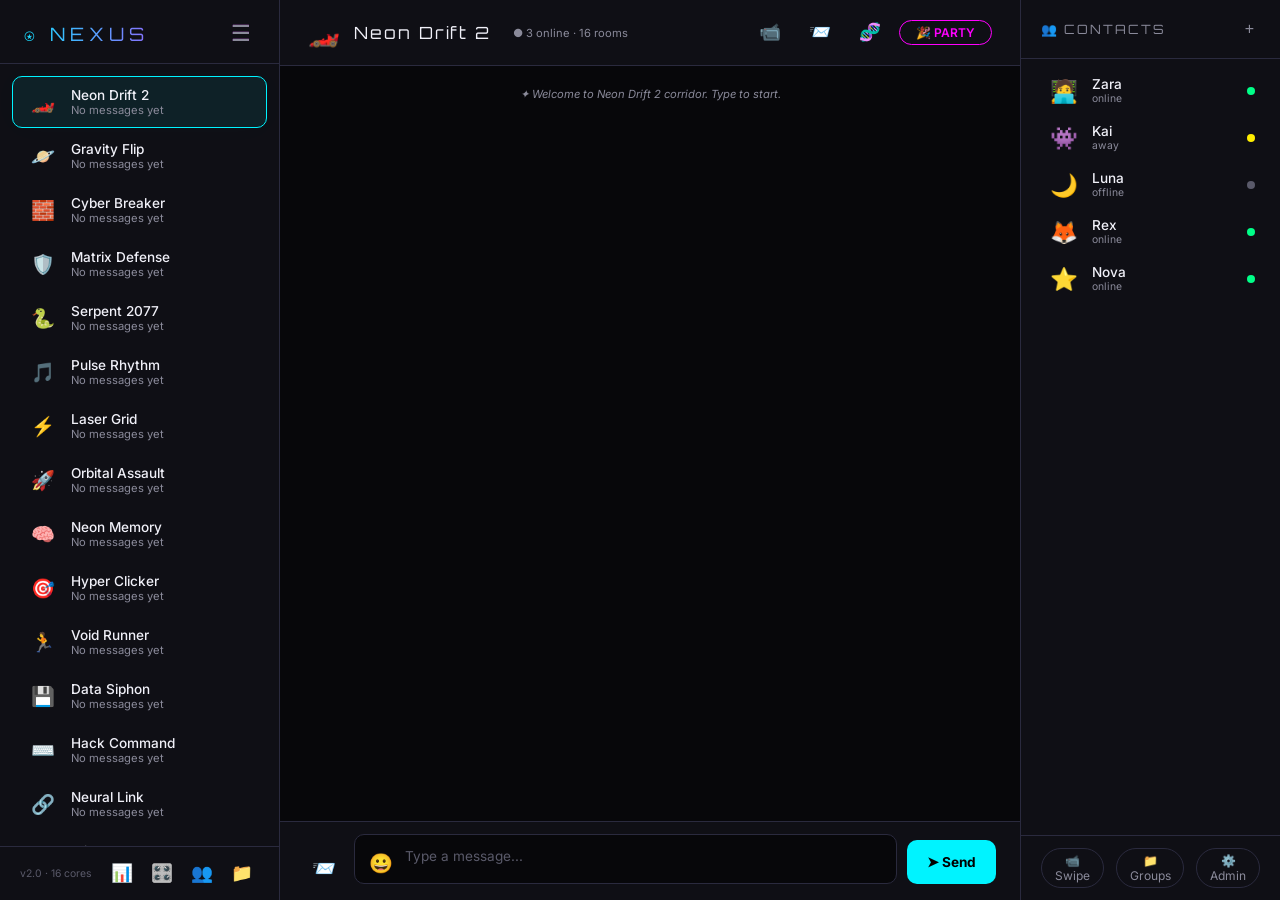
==== chatmd.html @ 2386f86c "Add files via upload" ====
<!DOCTYPE html>
<html lang="en">
<head>
    <meta charset="UTF-8" />
    <meta name="viewport" content="width=device-width, initial-scale=1.0" />
    <link rel="manifest" href="manifest.webmanifest">
<meta name="theme-color" content="#00FFFF">
    <title>NEON NEXUS // CHAT HUB</title>
    <link href="https://fonts.googleapis.com/css2?family=Orbitron:wght@400;700;900&family=Space+Grotesk:wght@400;500;600&family=Share+Tech+Mono&family=Inter:wght@400;500;600;700&display=swap" rel="stylesheet" />
    <style>
        /* ── RESET & ROOT ── */
        :root {
            --n1: #00f3ff;
            --n2: #ff00ff;
            --n3: #00ff88;
            --n4: #ffee00;
            --n5: #ff6b6b;
            --bg: #07070a;
            --surface: #0f0f15;
            --surface2: #181825;
            --card: #1a1a2e;
            --text: #f0f0f8;
            --text-dim: #8a8a9a;
            --text-muted: #5a5a6a;
            --border: #2a2a3e;
            --shadow: 0 8px 40px rgba(0, 0, 0, 0.6);
            --radius: 16px;
            --radius-sm: 10px;
            --transition: 0.25s ease;
            --font-body: 'Inter', sans-serif;
            --font-header: 'Orbitron', sans-serif;
            --font-mono: 'Share Tech Mono', monospace;
        }
        * {
            box-sizing: border-box;
            margin: 0;
            padding: 0;
        }
        body {
            margin: 0;
            background: var(--bg);
            color: var(--text);
            font-family: var(--font-body);
            overflow: hidden;
            height: 100vh;
            transition: background var(--transition), color var(--transition);
        }
        ::-webkit-scrollbar {
            width: 4px;
            height: 4px;
        }
        ::-webkit-scrollbar-track {
            background: var(--surface);
        }
        ::-webkit-scrollbar-thumb {
            background: var(--n1);
            border-radius: 10px;
        }

        /* ── THEMES ── */
        body.theme-dark {
            --bg: #07070a;
            --surface: #0f0f15;
            --surface2: #181825;
            --card: #1a1a2e;
            --text: #f0f0f8;
            --text-dim: #8a8a9a;
            --text-muted: #5a5a6a;
            --border: #2a2a3e;
        }
        body.theme-light {
            --bg: #eef0f5;
            --surface: #ffffff;
            --surface2: #f5f7fc;
            --card: #ffffff;
            --text: #1a1a2e;
            --text-dim: #6a6a7a;
            --text-muted: #9a9aaa;
            --border: #d0d5e0;
            --shadow: 0 8px 40px rgba(0, 0, 0, 0.08);
        }
        body.theme-neon {
            --bg: #0a001a;
            --surface: #12002a;
            --surface2: #1a003a;
            --card: #22004a;
            --text: #d0c0ff;
            --text-dim: #8866cc;
            --text-muted: #553388;
            --border: #442288;
            --shadow: 0 8px 40px rgba(100, 0, 255, 0.15);
        }
        body.theme-amber {
            --bg: #1a0e00;
            --surface: #2a1800;
            --surface2: #3a2200;
            --card: #4a2e00;
            --text: #ffdd99;
            --text-dim: #bb8833;
            --text-muted: #775522;
            --border: #664400;
            --shadow: 0 8px 40px rgba(255, 150, 0, 0.1);
        }

        /* ── FONTS ── */
        body.font-inter {
            --font-body: 'Inter', sans-serif;
            --font-header: 'Orbitron', sans-serif;
            --font-mono: 'Share Tech Mono', monospace;
        }
        body.font-space {
            --font-body: 'Space Grotesk', sans-serif;
            --font-header: 'Orbitron', sans-serif;
            --font-mono: 'Share Tech Mono', monospace;
        }
        body.font-exo {
            --font-body: 'Exo 2', sans-serif;
            --font-header: 'Exo 2', sans-serif;
            --font-mono: 'Share Tech Mono', monospace;
        }
        body.font-mono {
            --font-body: 'Share Tech Mono', monospace;
            --font-header: 'Orbitron', sans-serif;
            --font-mono: 'Share Tech Mono', monospace;
        }

        /* ── LAYOUT ── */
        .app-wrapper {
            display: flex;
            height: 100vh;
            width: 100vw;
            overflow: hidden;
        }

        /* ── LEFT SIDEBAR: CHANNELS ── */
        .sidebar-channels {
            width: 280px;
            min-width: 280px;
            background: var(--surface);
            border-right: 1px solid var(--border);
            display: flex;
            flex-direction: column;
            height: 100vh;
            overflow: hidden;
            transition: transform 0.35s cubic-bezier(0.23, 1, 0.32, 1), background var(--transition);
            z-index: 100;
            flex-shrink: 0;
        }
        .sidebar-channels .brand {
            padding: 20px 24px 16px;
            font-family: var(--font-header);
            font-size: 1.15rem;
            letter-spacing: 5px;
            background: linear-gradient(90deg, var(--n1), var(--n2));
            -webkit-background-clip: text;
            color: transparent;
            border-bottom: 1px solid var(--border);
            display: flex;
            align-items: center;
            justify-content: space-between;
            flex-shrink: 0;
        }
        .sidebar-channels .brand .toggle-btn {
            background: none;
            border: none;
            color: var(--text-dim);
            font-size: 1.4rem;
            cursor: pointer;
            padding: 0 4px;
            transition: 0.2s;
        }
        .sidebar-channels .brand .toggle-btn:hover {
            color: var(--text);
        }

        .channel-list {
            flex: 1;
            overflow-y: auto;
            padding: 12px 12px;
            display: flex;
            flex-direction: column;
            gap: 2px;
        }
        .channel-item {
            display: flex;
            align-items: center;
            gap: 12px;
            padding: 10px 14px;
            border-radius: var(--radius-sm);
            cursor: pointer;
            transition: 0.2s;
            border: 1px solid transparent;
            position: relative;
        }
        .channel-item:hover {
            background: rgba(255, 255, 255, 0.04);
            border-color: var(--border);
        }
        .channel-item.active {
            background: rgba(0, 243, 255, 0.08);
            border-color: var(--n1);
            box-shadow: 0 0 30px rgba(0, 243, 255, 0.02);
        }
        .channel-item .icon {
            font-size: 1.2rem;
            width: 32px;
            text-align: center;
            flex-shrink: 0;
        }
        .channel-item .info {
            flex: 1;
            min-width: 0;
        }
        .channel-item .info .name {
            font-size: 0.85rem;
            font-weight: 500;
            white-space: nowrap;
            overflow: hidden;
            text-overflow: ellipsis;
        }
        .channel-item .info .preview {
            font-size: 0.7rem;
            color: var(--text-dim);
            white-space: nowrap;
            overflow: hidden;
            text-overflow: ellipsis;
        }
        .channel-item .badge {
            background: var(--n2);
            color: #fff;
            border-radius: 30px;
            padding: 0 8px;
            font-size: 0.6rem;
            font-weight: 700;
            line-height: 1.6;
            flex-shrink: 0;
        }
        .channel-item .dot {
            width: 8px;
            height: 8px;
            border-radius: 50%;
            flex-shrink: 0;
        }
        .channel-item .dot.online {
            background: var(--n3);
        }
        .channel-item .dot.away {
            background: var(--n4);
        }
        .channel-item .dot.offline {
            background: var(--text-muted);
        }

        .sidebar-footer {
            padding: 12px 20px;
            border-top: 1px solid var(--border);
            font-size: 0.65rem;
            color: var(--text-muted);
            display: flex;
            justify-content: space-between;
            align-items: center;
            flex-shrink: 0;
        }
        .sidebar-footer .actions {
            display: flex;
            gap: 6px;
        }
        .sidebar-footer .actions button {
            background: none;
            border: none;
            color: var(--text-dim);
            font-size: 1.1rem;
            cursor: pointer;
            padding: 4px 6px;
            border-radius: 6px;
            transition: 0.2s;
        }
        .sidebar-footer .actions button:hover {
            background: rgba(255, 255, 255, 0.05);
            color: var(--text);
        }

        /* ── MAIN CHAT AREA ── */
        .chat-main {
            flex: 1;
            display: flex;
            flex-direction: column;
            height: 100vh;
            background: var(--bg);
            min-width: 0;
            position: relative;
        }

        /* Chat Header */
        .chat-header {
            padding: 16px 28px;
            background: var(--surface);
            border-bottom: 1px solid var(--border);
            display: flex;
            align-items: center;
            justify-content: space-between;
            flex-shrink: 0;
            backdrop-filter: blur(10px);
            transition: background var(--transition);
        }
        .chat-header .left {
            display: flex;
            align-items: center;
            gap: 14px;
        }
        .chat-header .left .back-btn {
            background: none;
            border: none;
            color: var(--text-dim);
            font-size: 1.2rem;
            cursor: pointer;
            display: none;
            padding: 4px 8px;
            border-radius: 8px;
            transition: 0.2s;
        }
        .chat-header .left .back-btn:hover {
            background: rgba(255, 255, 255, 0.05);
            color: var(--text);
        }
        .chat-header .left .room-icon {
            font-size: 1.6rem;
        }
        .chat-header .left .room-title {
            font-family: var(--font-header);
            font-size: 1.05rem;
            letter-spacing: 2px;
        }
        .chat-header .left .room-sub {
            font-size: 0.7rem;
            color: var(--text-dim);
            margin-left: 8px;
        }
        .chat-header .right {
            display: flex;
            align-items: center;
            gap: 8px;
        }
        .chat-header .right button {
            background: none;
            border: none;
            color: var(--text-dim);
            font-size: 1.1rem;
            cursor: pointer;
            padding: 6px 10px;
            border-radius: 8px;
            transition: 0.2s;
        }
        .chat-header .right button:hover {
            background: rgba(255, 255, 255, 0.05);
            color: var(--text);
        }
        .chat-header .right button.party-btn {
            color: var(--n2);
            border: 1px solid var(--n2);
            border-radius: 30px;
            padding: 4px 16px;
            font-size: 0.75rem;
            font-weight: 600;
            font-family: var(--font-body);
        }
        .chat-header .right button.party-btn:hover {
            background: var(--n2);
            color: #000;
            box-shadow: 0 0 40px var(--n2);
        }
        .chat-header .right button.party-btn.active {
            background: var(--n2);
            color: #000;
        }

        /* Messages */
        .message-area {
            flex: 1;
            overflow-y: auto;
            padding: 16px 24px;
            display: flex;
            flex-direction: column;
            gap: 4px;
            background: var(--bg);
            transition: background var(--transition);
        }
        .message-area .msg {
            padding: 8px 14px;
            border-radius: var(--radius-sm);
            max-width: 78%;
            word-break: break-word;
            line-height: 1.5;
            font-size: 0.85rem;
            animation: msgIn 0.25s ease;
            position: relative;
        }
        @keyframes msgIn {
            0% {
                opacity: 0;
                transform: translateY(8px) scale(0.98);
            }
            100% {
                opacity: 1;
                transform: translateY(0) scale(1);
            }
        }
        .message-area .msg.self {
            align-self: flex-end;
            background: var(--n1);
            color: #000;
            border-bottom-right-radius: 4px;
        }
        .message-area .msg.bot {
            align-self: flex-start;
            background: var(--surface2);
            border-left: 3px solid var(--n1);
            color: var(--text);
        }
        .message-area .msg.system {
            align-self: center;
            background: transparent;
            color: var(--text-dim);
            font-size: 0.7rem;
            font-style: italic;
            max-width: 90%;
            text-align: center;
            padding: 4px 12px;
        }
        .message-area .msg.future {
            border-left: 3px solid var(--n2);
            background: rgba(255, 0, 255, 0.05);
            color: var(--text);
        }
        .message-area .msg .meta {
            font-size: 0.6rem;
            opacity: 0.6;
            margin-top: 4px;
            display: flex;
            gap: 8px;
            align-items: center;
        }
        .message-area .msg .meta .time {
            font-family: var(--font-mono);
        }
        .message-area .msg .reactions {
            display: flex;
            gap: 4px;
            margin-top: 4px;
            flex-wrap: wrap;
        }
        .message-area .msg .reactions span {
            font-size: 0.7rem;
            padding: 0 8px;
            background: rgba(255, 255, 255, 0.05);
            border-radius: 20px;
            cursor: pointer;
            transition: 0.2s;
            border: 1px solid transparent;
        }
        .message-area .msg .reactions span:hover {
            border-color: var(--border);
            background: rgba(255, 255, 255, 0.08);
        }

        /* Typing indicator */
        .typing-indicator {
            padding: 4px 16px;
            font-size: 0.7rem;
            color: var(--text-dim);
            display: none;
            align-self: flex-start;
            gap: 6px;
            align-items: center;
        }
        .typing-indicator .dots {
            display: inline-flex;
            gap: 3px;
        }
        .typing-indicator .dots span {
            width: 6px;
            height: 6px;
            border-radius: 50%;
            background: var(--text-dim);
            animation: typingDot 1.2s infinite;
        }
        .typing-indicator .dots span:nth-child(2) {
            animation-delay: 0.2s;
        }
        .typing-indicator .dots span:nth-child(3) {
            animation-delay: 0.4s;
        }
        @keyframes typingDot {
            0%,
            60%,
            100% {
                transform: translateY(0);
                opacity: 0.4;
            }
            30% {
                transform: translateY(-6px);
                opacity: 1;
            }
        }

        /* Input area */
        .input-area {
            padding: 12px 24px 16px;
            background: var(--surface);
            border-top: 1px solid var(--border);
            display: flex;
            align-items: flex-end;
            gap: 10px;
            flex-shrink: 0;
            transition: background var(--transition);
        }
        .input-area .input-wrap {
            flex: 1;
            display: flex;
            align-items: flex-end;
            background: var(--bg);
            border-radius: var(--radius-sm);
            border: 1px solid var(--border);
            padding: 4px 8px;
            transition: 0.2s;
        }
        .input-area .input-wrap:focus-within {
            border-color: var(--n1);
            box-shadow: 0 0 30px rgba(0, 243, 255, 0.03);
        }
        .input-area .input-wrap textarea {
            flex: 1;
            background: transparent;
            border: none;
            color: var(--text);
            padding: 8px 6px;
            outline: none;
            font-family: var(--font-body);
            font-size: 0.85rem;
            resize: none;
            min-height: 40px;
            max-height: 120px;
            line-height: 1.4;
            width: 100%;
        }
        .input-area .input-wrap textarea::placeholder {
            color: var(--text-muted);
        }
        .input-area .input-wrap .emoji-btn {
            background: none;
            border: none;
            color: var(--text-dim);
            font-size: 1.2rem;
            cursor: pointer;
            padding: 4px 6px;
            border-radius: 6px;
            transition: 0.2s;
            flex-shrink: 0;
        }
        .input-area .input-wrap .emoji-btn:hover {
            color: var(--text);
            background: rgba(255, 255, 255, 0.05);
        }
        .input-area .send-btn {
            background: var(--n1);
            color: #000;
            border: none;
            padding: 10px 20px;
            border-radius: var(--radius-sm);
            cursor: pointer;
            font-weight: 700;
            font-family: var(--font-body);
            font-size: 0.85rem;
            transition: 0.2s;
            flex-shrink: 0;
            height: 44px;
            display: flex;
            align-items: center;
            gap: 6px;
        }
        .input-area .send-btn:hover {
            filter: brightness(1.15);
            box-shadow: 0 0 30px rgba(0, 243, 255, 0.15);
        }
        .input-area .attach-btn {
            background: none;
            border: none;
            color: var(--text-dim);
            font-size: 1.2rem;
            cursor: pointer;
            padding: 4px 8px;
            border-radius: 6px;
            transition: 0.2s;
            flex-shrink: 0;
        }
        .input-area .attach-btn:hover {
            color: var(--text);
            background: rgba(255, 255, 255, 0.05);
        }

        /* ── RIGHT SIDEBAR: CONTACTS & INFO ── */
        .sidebar-right {
            width: 260px;
            min-width: 260px;
            background: var(--surface);
            border-left: 1px solid var(--border);
            display: flex;
            flex-direction: column;
            height: 100vh;
            overflow: hidden;
            transition: transform 0.35s cubic-bezier(0.23, 1, 0.32, 1), background var(--transition);
            flex-shrink: 0;
        }
        .sidebar-right .header {
            padding: 16px 20px;
            border-bottom: 1px solid var(--border);
            font-family: var(--font-header);
            font-size: 0.8rem;
            letter-spacing: 2px;
            color: var(--text-dim);
            display: flex;
            justify-content: space-between;
            align-items: center;
            flex-shrink: 0;
        }
        .sidebar-right .header button {
            background: none;
            border: none;
            color: var(--text-dim);
            font-size: 1rem;
            cursor: pointer;
            padding: 4px 6px;
            border-radius: 6px;
            transition: 0.2s;
        }
        .sidebar-right .header button:hover {
            color: var(--text);
            background: rgba(255, 255, 255, 0.05);
        }
        .sidebar-right .contact-list {
            flex: 1;
            overflow-y: auto;
            padding: 8px 12px;
        }
        .sidebar-right .contact-item {
            display: flex;
            align-items: center;
            gap: 10px;
            padding: 8px 12px;
            border-radius: var(--radius-sm);
            cursor: pointer;
            transition: 0.2s;
            border: 1px solid transparent;
        }
        .sidebar-right .contact-item:hover {
            background: rgba(255, 255, 255, 0.03);
            border-color: var(--border);
        }
        .sidebar-right .contact-item .avatar {
            font-size: 1.4rem;
            width: 36px;
            text-align: center;
            flex-shrink: 0;
        }
        .sidebar-right .contact-item .info {
            flex: 1;
            min-width: 0;
        }
        .sidebar-right .contact-item .info .name {
            font-size: 0.85rem;
            font-weight: 500;
        }
        .sidebar-right .contact-item .info .status {
            font-size: 0.65rem;
            color: var(--text-dim);
        }
        .sidebar-right .contact-item .dot {
            width: 8px;
            height: 8px;
            border-radius: 50%;
            flex-shrink: 0;
        }
        .sidebar-right .contact-item .dot.online {
            background: var(--n3);
        }
        .sidebar-right .contact-item .dot.away {
            background: var(--n4);
        }
        .sidebar-right .contact-item .dot.offline {
            background: var(--text-muted);
        }
        .sidebar-right .footer {
            padding: 12px 20px;
            border-top: 1px solid var(--border);
            font-size: 0.65rem;
            color: var(--text-muted);
            display: flex;
            justify-content: center;
            gap: 12px;
            flex-shrink: 0;
        }
        .sidebar-right .footer button {
            background: none;
            border: none;
            color: var(--text-dim);
            font-size: 0.75rem;
            cursor: pointer;
            padding: 4px 10px;
            border-radius: 20px;
            border: 1px solid var(--border);
            transition: 0.2s;
            font-family: var(--font-body);
        }
        .sidebar-right .footer button:hover {
            border-color: var(--n1);
            color: var(--n1);
        }

        /* ── PARTY MODE ── */
        body.party-active .chat-header .room-title {
            animation: jitter 0.5s infinite;
        }
        body.party-active .message-area .msg {
            animation: msgIn 0.25s ease, partyGlow 2s infinite alternate;
        }
        body.party-active .input-area .send-btn {
            animation: pulseBtn 1.5s infinite alternate;
        }
        @keyframes jitter {
            0% {
                transform: translate(0);
                filter: hue-rotate(0deg);
            }
            50% {
                transform: translate(3px, -3px);
                filter: hue-rotate(180deg);
            }
            100% {
                transform: translate(-3px, 3px);
                filter: hue-rotate(360deg);
            }
        }
        @keyframes partyGlow {
            0% {
                box-shadow: 0 0 0px var(--n1);
            }
            100% {
                box-shadow: 0 0 20px var(--n2), 0 0 40px var(--n1);
            }
        }
        @keyframes pulseBtn {
            0% {
                box-shadow: 0 0 0px var(--n1);
            }
            100% {
                box-shadow: 0 0 30px var(--n2), 0 0 60px var(--n1);
            }
        }
        body.party-active .sidebar-channels .brand {
            animation: jitter 0.5s infinite;
        }
        body.party-active .sidebar-right .header {
            animation: jitter 0.5s infinite;
        }

        /* ── MODAL ── */
        .modal-overlay {
            position: fixed;
            inset: 0;
            background: rgba(0, 0, 0, 0.7);
            backdrop-filter: blur(12px);
            z-index: 500;
            display: none;
            align-items: center;
            justify-content: center;
            padding: 20px;
            animation: fadeIn 0.25s ease;
        }
        .modal-overlay.open {
            display: flex;
        }
        .modal {
            background: var(--surface);
            border: 1px solid var(--border);
            border-radius: var(--radius);
            max-width: 560px;
            width: 100%;
            max-height: 90vh;
            overflow-y: auto;
            padding: 28px 30px;
            box-shadow: var(--shadow);
            animation: slideUp 0.3s ease;
        }
        @keyframes fadeIn {
            0% {
                opacity: 0;
            }
            100% {
                opacity: 1;
            }
        }
        @keyframes slideUp {
            0% {
                transform: translateY(30px);
                opacity: 0;
            }
            100% {
                transform: translateY(0);
                opacity: 1;
            }
        }
        .modal h2 {
            font-family: var(--font-header);
            font-size: 1.1rem;
            letter-spacing: 3px;
            margin-bottom: 16px;
            color: var(--n1);
            display: flex;
            align-items: center;
            gap: 10px;
        }
        .modal .close-btn {
            margin-left: auto;
            background: none;
            border: none;
            color: var(--text-dim);
            font-size: 1.4rem;
            cursor: pointer;
            padding: 0 6px;
            transition: 0.2s;
        }
        .modal .close-btn:hover {
            color: var(--text);
        }
        .modal label {
            display: block;
            font-size: 0.75rem;
            color: var(--text-dim);
            margin: 12px 0 4px;
        }
        .modal input,
        .modal select,
        .modal textarea {
            width: 100%;
            padding: 10px 14px;
            background: var(--bg);
            border: 1px solid var(--border);
            border-radius: 8px;
            color: var(--text);
            font-family: var(--font-body);
            font-size: 0.85rem;
            transition: 0.2s;
            outline: none;
        }
        .modal input:focus,
        .modal select:focus,
        .modal textarea:focus {
            border-color: var(--n1);
            box-shadow: 0 0 20px rgba(0, 243, 255, 0.03);
        }
        .modal textarea {
            resize: vertical;
            min-height: 60px;
        }
        .modal .btn-primary {
            background: var(--n1);
            color: #000;
            border: none;
            padding: 10px 24px;
            border-radius: 30px;
            font-weight: 700;
            font-family: var(--font-body);
            cursor: pointer;
            transition: 0.2s;
            margin-top: 12px;
            font-size: 0.85rem;
        }
        .modal .btn-primary:hover {
            filter: brightness(1.15);
            box-shadow: 0 0 30px rgba(0, 243, 255, 0.1);
        }
        .modal .btn-secondary {
            background: transparent;
            border: 1px solid var(--border);
            color: var(--text);
            padding: 10px 24px;
            border-radius: 30px;
            font-weight: 600;
            font-family: var(--font-body);
            cursor: pointer;
            transition: 0.2s;
            margin-top: 12px;
            margin-left: 8px;
            font-size: 0.85rem;
        }
        .modal .btn-secondary:hover {
            border-color: var(--text);
        }
        .modal .row {
            display: flex;
            gap: 16px;
            flex-wrap: wrap;
        }
        .modal .row>* {
            flex: 1;
            min-width: 120px;
        }
        .modal .item-list {
            max-height: 180px;
            overflow-y: auto;
            border: 1px solid var(--border);
            border-radius: 8px;
            padding: 6px;
            background: var(--bg);
        }
        .modal .item-list .item {
            padding: 6px 10px;
            border-radius: 6px;
            display: flex;
            justify-content: space-between;
            align-items: center;
            font-size: 0.8rem;
            border-bottom: 1px solid var(--border);
        }
        .modal .item-list .item:last-child {
            border-bottom: none;
        }
        .modal .item-list .item .tag {
            font-size: 0.6rem;
            padding: 0 8px;
            border-radius: 20px;
            background: rgba(255, 0, 255, 0.08);
            color: var(--n2);
        }

        /* ── TOAST ── */
        .toast {
            position: fixed;
            bottom: 30px;
            right: 30px;
            background: var(--surface);
            border: 1px solid var(--border);
            border-radius: var(--radius-sm);
            padding: 14px 24px;
            box-shadow: var(--shadow);
            z-index: 999;
            font-size: 0.85rem;
            animation: slideUp 0.4s ease;
            max-width: 380px;
            backdrop-filter: blur(10px);
            display: flex;
            align-items: center;
            gap: 12px;
        }
        .toast .toast-icon {
            font-size: 1.4rem;
        }
        .toast .toast-body .toast-title {
            font-weight: 700;
            color: var(--n1);
        }
        .toast .toast-close {
            margin-left: auto;
            background: none;
            border: none;
            color: var(--text-dim);
            cursor: pointer;
            font-size: 1rem;
            padding: 0 4px;
        }

        /* ── EMOJI PICKER (simple) ── */
        .emoji-picker {
            display: none;
            position: absolute;
            bottom: 60px;
            left: 20px;
            background: var(--surface);
            border: 1px solid var(--border);
            border-radius: var(--radius-sm);
            padding: 12px;
            box-shadow: var(--shadow);
            z-index: 50;
            max-width: 260px;
            flex-wrap: wrap;
            gap: 4px;
        }
        .emoji-picker.open {
            display: flex;
        }
        .emoji-picker span {
            font-size: 1.4rem;
            cursor: pointer;
            padding: 4px 6px;
            border-radius: 6px;
            transition: 0.2s;
        }
        .emoji-picker span:hover {
            background: rgba(255, 255, 255, 0.05);
        }

        /* ── RESPONSIVE ── */
        @media (max-width: 1024px) {
            .sidebar-right {
                width: 220px;
                min-width: 220px;
            }
        }
        @media (max-width: 820px) {
            .sidebar-right {
                transform: translateX(260px);
                position: fixed;
                right: 0;
                top: 0;
                height: 100vh;
                box-shadow: 0 0 60px rgba(0, 0, 0, 0.6);
                z-index: 150;
            }
            .sidebar-right.open {
                transform: translateX(0);
            }
            .sidebar-channels {
                width: 240px;
                min-width: 240px;
            }
        }
        @media (max-width: 640px) {
            .sidebar-channels {
                position: fixed;
                transform: translateX(-280px);
                height: 100vh;
                box-shadow: 0 0 60px rgba(0, 0, 0, 0.6);
                z-index: 200;
            }
            .sidebar-channels.open {
                transform: translateX(0);
            }
            .chat-header .left .back-btn {
                display: block;
            }
            .chat-header .left .room-sub {
                display: none;
            }
            .chat-header {
                padding: 12px 16px;
            }
            .message-area {
                padding: 12px 14px;
            }
            .message-area .msg {
                max-width: 90%;
                font-size: 0.8rem;
            }
            .input-area {
                padding: 10px 14px 14px;
                gap: 6px;
            }
            .input-area .send-btn {
                padding: 8px 14px;
                font-size: 0.75rem;
                height: 40px;
            }
            .modal {
                padding: 20px;
                margin: 10px;
            }
            .toast {
                bottom: 16px;
                right: 16px;
                left: 16px;
                max-width: none;
            }
            .sidebar-right {
                width: 100%;
                transform: translateX(100%);
                border-left: none;
            }
            .sidebar-right.open {
                transform: translateX(0);
            }
        }

        /* ── UTILITY ── */
        .hidden {
            display: none !important;
        }
        .text-dim {
            color: var(--text-dim);
        }
        .text-muted {
            color: var(--text-muted);
        }
        .flex {
            display: flex;
        }
        .flex-col {
            flex-direction: column;
        }
        .items-center {
            align-items: center;
        }
        .gap-8 {
            gap: 8px;
        }
        .gap-4 {
            gap: 4px;
        }
        .mt-8 {
            margin-top: 8px;
        }
        .mb-8 {
            margin-bottom: 8px;
        }
        .w-full {
            width: 100%;
        }
        .tag-sm {
            font-size: 0.6rem;
            padding: 2px 10px;
            border-radius: 30px;
            background: rgba(255, 255, 255, 0.04);
            border: 1px solid var(--border);
        }
    </style>
</head>
<body>

    <div class="app-wrapper">

        <!-- ─── LEFT SIDEBAR: CHANNELS ─── -->
        <aside class="sidebar-channels" id="sidebarChannels">
            <div class="brand">
                <span>⍟ NEXUS</span>
                <button class="toggle-btn" id="toggleChannels" aria-label="Toggle channels">☰</button>
            </div>
            <div class="channel-list" id="channelList">
                <!-- populated by JS -->
            </div>
            <div class="sidebar-footer">
                <span>v2.0 · 16 cores</span>
                <div class="actions">
                    <button onclick="openModal('dashboard')" title="Dashboard">📊</button>
                    <button onclick="openModal('settings')" title="Settings">🎛️</button>
                    <button onclick="openModal('contacts')" title="Contacts">👥</button>
                    <button onclick="openModal('groups')" title="Groups">📁</button>
                </div>
            </div>
        </aside>

        <!-- ─── MAIN CHAT ─── -->
        <main class="chat-main">
            <!-- Chat Header -->
            <header class="chat-header">
                <div class="left">
                    <button class="back-btn" id="backBtn" onclick="closeSidebar('sidebarChannels')">←</button>
                    <span class="room-icon" id="roomIcon">🏎️</span>
                    <span class="room-title" id="roomTitle">Neon Drift 2</span>
                    <span class="room-sub" id="roomSub">● 12 online</span>
                </div>
                <div class="right">
                    <button onclick="openModal('facetime')" title="FaceTime Swipe">📹</button>
                    <button onclick="openModal('forward')" title="Forward">📨</button>
                    <button onclick="cloneCurrentRoom()" title="Clone">🧬</button>
                    <button class="party-btn" id="partyBtn" onclick="toggleParty()">🎉 PARTY</button>
                </div>
            </header>

            <!-- Message Area -->
            <div class="message-area" id="messageArea">
                <!-- populated by JS -->
            </div>

            <!-- Typing Indicator -->
            <div class="typing-indicator" id="typingIndicator">
                <span>Someone is typing</span>
                <span class="dots"><span></span><span></span><span></span></span>
            </div>

            <!-- Input Area -->
            <div class="input-area">
                <button class="attach-btn" onclick="openModal('forward')" title="Forward">📨</button>
                <div class="input-wrap" style="position:relative;">
                    <button class="emoji-btn" id="emojiBtn" onclick="toggleEmojiPicker()">😀</button>
                    <textarea id="messageInput" rows="1" placeholder="Type a message..." onkeydown="handleInputKey(event)"></textarea>
                    <div class="emoji-picker" id="emojiPicker">
                        <span onclick="insertEmoji('😀')">😀</span>
                        <span onclick="insertEmoji('😄')">😄</span>
                        <span onclick="insertEmoji('😂')">😂</span>
                        <span onclick="insertEmoji('🥰')">🥰</span>
                        <span onclick="insertEmoji('😎')">😎</span>
                        <span onclick="insertEmoji('🤖')">🤖</span>
                        <span onclick="insertEmoji('💜')">💜</span>
                        <span onclick="insertEmoji('🔥')">🔥</span>
                        <span onclick="insertEmoji('✨')">✨</span>
                        <span onclick="insertEmoji('🚀')">🚀</span>
                        <span onclick="insertEmoji('💎')">💎</span>
                        <span onclick="insertEmoji('🎉')">🎉</span>
                    </div>
                </div>
                <button class="send-btn" onclick="sendMessage()">➤ Send</button>
            </div>
        </main>

        <!-- ─── RIGHT SIDEBAR: CONTACTS ─── -->
        <aside class="sidebar-right" id="sidebarRight">
            <div class="header">
                <span>👥 CONTACTS</span>
                <button onclick="openModal('contacts')">+</button>
            </div>
            <div class="contact-list" id="contactList">
                <!-- populated by JS -->
            </div>
            <div class="footer">
                <button onclick="openModal('facetime')">📹 Swipe</button>
                <button onclick="openModal('groups')">📁 Groups</button>
                <button onclick="openModal('admin')">⚙️ Admin</button>
            </div>
        </aside>
    </div>

    <!-- ─── MODAL ─── -->
    <div class="modal-overlay" id="modalOverlay">
        <div class="modal" id="modalContent"></div>
    </div>

    <!-- ─── TOAST ─── -->
    <div id="toastContainer"></div>

    <script>
        // ━━━━━━━━━━━━━━━━━━━━━━━━━━━━━━━━━━━━━━━━━
        //  DATA
        // ━━━━━━━━━━━━━━━━━━━━━━━━━━━━━━━━━━━━━━━━━

        const CATEGORIES = [
            { name: "Neon Drift 2", icon: "🏎️", color: "#00f3ff" },
            { name: "Gravity Flip", icon: "🪐", color: "#ff00ff" },
            { name: "Cyber Breaker", icon: "🧱", color: "#00ff88" },
            { name: "Matrix Defense", icon: "🛡️", color: "#ffee00" },
            { name: "Serpent 2077", icon: "🐍", color: "#ff6b6b" },
            { name: "Pulse Rhythm", icon: "🎵", color: "#33ffaa" },
            { name: "Laser Grid", icon: "⚡", color: "#ff0055" },
            { name: "Orbital Assault", icon: "🚀", color: "#5500ff" },
            { name: "Neon Memory", icon: "🧠", color: "#00ccff" },
            { name: "Hyper Clicker", icon: "🎯", color: "#ccff00" },
            { name: "Void Runner", icon: "🏃", color: "#ff8800" },
            { name: "Data Siphon", icon: "💾", color: "#00ffcc" },
            { name: "Hack Command", icon: "⌨️", color: "#ff00aa" },
            { name: "Neural Link", icon: "🔗", color: "#aaff00" },
            { name: "Glitch Hunter", icon: "👾", color: "#ff0000" },
            { name: "System Core", icon: "💎", color: "#ffffff" }
        ];

        const DEFAULT_STATE = {
            contacts: [
                { id: 'c1', name: 'Zara', status: 'online', avatar: '🧑‍💻' },
                { id: 'c2', name: 'Kai', status: 'away', avatar: '👾' },
                { id: 'c3', name: 'Luna', status: 'offline', avatar: '🌙' },
                { id: 'c4', name: 'Rex', status: 'online', avatar: '🦊' },
                { id: 'c5', name: 'Nova', status: 'online', avatar: '⭐' },
            ],
            groups: [
                { id: 'g1', name: 'Neon Riders', members: ['c1', 'c2'], roomIds: [0, 2] },
                { id: 'g2', name: 'Void Crew', members: ['c3', 'c4'], roomIds: [1, 7] },
            ],
            adminRequests: [
                { id: 'ar1', userId: 'c2', userName: 'Kai', reason: 'Want to moderate', status: 'pending' },
            ],
            messages: {}, // roomIndex -> [{text, from, time, type, reactions}]
            futureMessages: [], // [{id, text, roomIdx, deliverAt, from, delivered}]
            theme: 'dark',
            font: 'inter',
            party: false,
            activeRoom: 0,
            roomClones: {}, // roomIndex -> [cloneIndex]
        };

        let state = loadState();
        let currentRoom = state.activeRoom || 0;
        let typingTimeout = null;
        let emojiPickerOpen = false;

        // ─── LOAD / SAVE ───
        function loadState() {
            try {
                const raw = localStorage.getItem('nexusChatState');
                if (raw) {
                    const parsed = JSON.parse(raw);
                    return { ...JSON.parse(JSON.stringify(DEFAULT_STATE)), ...parsed };
                }
            } catch (_) { /* ignore */ }
            return JSON.parse(JSON.stringify(DEFAULT_STATE));
        }

        function saveState() {
            try {
                localStorage.setItem('nexusChatState', JSON.stringify(state));
            } catch (_) { /* ignore */ }
        }

        // ─── HELPERS ───
        function uid() { return Date.now().toString(36) + Math.random().toString(36).slice(2, 6); }

        function now() { return new Date().toLocaleTimeString('en-US', { hour12: false, hour: '2-digit', minute: '2-digit' }); }

        function toast(title, msg, icon = '✨', duration = 4000) {
            const container = document.getElementById('toastContainer');
            const el = document.createElement('div');
            el.className = 'toast';
            el.innerHTML = `
            <span class="toast-icon">${icon}</span>
            <div class="toast-body">
              <div class="toast-title">${title}</div>
              <div>${msg}</div>
            </div>
            <button class="toast-close" onclick="this.parentElement.remove()">✕</button>
          `;
            container.appendChild(el);
            setTimeout(() => { if (el.parentElement) el.remove(); }, duration);
        }

        function getRoomName(idx) {
            if (idx < CATEGORIES.length) return CATEGORIES[idx].name;
            return `Room ${idx}`;
        }

        function getRoomIcon(idx) {
            if (idx < CATEGORIES.length) return CATEGORIES[idx].icon;
            return '🧬';
        }

        function getRoomColor(idx) {
            if (idx < CATEGORIES.length) return CATEGORIES[idx].color;
            return '#ffffff';
        }

        // ─━━━━━━━━━━━━━━━━━━━━━━━━━━━━━━━━━━━━━━━━
        //  RENDER
        // ─━━━━━━━━━━━━━━━━━━━━━━━━━━━━━━━━━━━━━━━━

        function renderAll() {
            renderChannelList();
            renderMessages();
            renderContacts();
            updateHeader();
            updateBadges();
        }

        function renderChannelList() {
            const list = document.getElementById('channelList');
            list.innerHTML = '';
            CATEGORIES.forEach((cat, idx) => {
                const item = document.createElement('div');
                item.className = `channel-item ${idx === currentRoom ? 'active' : ''}`;
                item.dataset.idx = idx;
                const msgs = state.messages[idx] || [];
                const last = msgs.length > 0 ? msgs[msgs.length - 1] : null;
                item.innerHTML = `
              <span class="icon">${cat.icon}</span>
              <div class="info">
                <div class="name">${cat.name}</div>
                <div class="preview">${last ? last.text : 'No messages yet'}</div>
              </div>
              ${msgs.length > 0 ? `<span class="badge">${msgs.length}</span>` : ''}
            `;
                item.addEventListener('click', () => switchRoom(idx));
                list.appendChild(item);
            });
        }

        function renderMessages() {
            const area = document.getElementById('messageArea');
            area.innerHTML = '';
            const msgs = state.messages[currentRoom] || [];
            if (msgs.length === 0) {
                const sys = document.createElement('div');
                sys.className = 'msg system';
                sys.innerText = `✦ Welcome to ${getRoomName(currentRoom)} corridor. Type to start.`;
                area.appendChild(sys);
            } else {
                msgs.forEach((m, i) => {
                    const div = document.createElement('div');
                    div.className = `msg ${m.type || 'bot'}`;
                    if (m.future) div.classList.add('future');
                    div.innerHTML = `
                ${m.text}
                <div class="meta">
                  <span>${m.from || 'SYSTEM'}</span>
                  <span class="time">${m.time || ''}</span>
                  ${m.reactions && m.reactions.length ? `<span>${m.reactions.join(' ')}</span>` : ''}
                </div>
              `;
                    // reactions
                    const reactionsDiv = document.createElement('div');
                    reactionsDiv.className = 'reactions';
                    const emojis = ['❤️', '🔥', '😂', '😮', '👏', '💯'];
                    emojis.forEach(e => {
                        const span = document.createElement('span');
                        span.innerText = e;
                        span.onclick = () => addReaction(currentRoom, i, e);
                        reactionsDiv.appendChild(span);
                    });
                    div.appendChild(reactionsDiv);
                    area.appendChild(div);
                });
            }
            area.scrollTop = area.scrollHeight;
        }

        function renderContacts() {
            const list = document.getElementById('contactList');
            list.innerHTML = '';
            state.contacts.forEach(c => {
                const item = document.createElement('div');
                item.className = 'contact-item';
                item.innerHTML = `
              <span class="avatar">${c.avatar || '👤'}</span>
              <div class="info">
                <div class="name">${c.name}</div>
                <div class="status">${c.status}</div>
              </div>
              <span class="dot ${c.status}"></span>
            `;
                item.addEventListener('click', () => {
                    toast('👤 Contact', `Chat with ${c.name}`, '💬');
                });
                list.appendChild(item);
            });
        }

        function updateHeader() {
            const icon = document.getElementById('roomIcon');
            const title = document.getElementById('roomTitle');
            const sub = document.getElementById('roomSub');
            icon.textContent = getRoomIcon(currentRoom);
            title.textContent = getRoomName(currentRoom);
            const online = state.contacts.filter(c => c.status === 'online').length;
            sub.textContent = `● ${online} online · ${CATEGORIES.length} rooms`;
            document.getElementById('roomIcon').style.color = getRoomColor(currentRoom);
        }

        function updateBadges() {
            const total = Object.values(state.messages).reduce((a, b) => a + (b ? b.length : 0), 0);
            // we could show badge on channel list
        }

        // ─── SWITCH ROOM ───
        function switchRoom(idx) {
            if (idx === currentRoom) return;
            currentRoom = idx;
            state.activeRoom = idx;
            saveState();
            renderAll();
            // close mobile sidebar
            if (window.innerWidth <= 640) {
                document.getElementById('sidebarChannels').classList.remove('open');
            }
        }

        // ─── SEND MESSAGE ───
        function sendMessage() {
            const input = document.getElementById('messageInput');
            const text = input.value.trim();
            if (!text) return;

            if (!state.messages[currentRoom]) state.messages[currentRoom] = [];
            const msg = { text, from: 'YOU', time: now(), type: 'self', reactions: [] };
            state.messages[currentRoom].push(msg);
            saveState();
            renderMessages();
            input.value = '';
            input.style.height = '40px';

            // bot reply
            showTyping();
            setTimeout(() => {
                hideTyping();
                const replies = [
                    `"${text}" processed.`, `Acknowledged.`, `Roger that.`, `✅ Done.`,
                    `Neon levels adjusted.`, `Command received.`, `Syncing...`
                ];
                const reply = replies[Math.floor(Math.random() * replies.length)];
                if (!state.messages[currentRoom]) state.messages[currentRoom] = [];
                state.messages[currentRoom].push({
                    text: reply,
                    from: getRoomName(currentRoom),
                    time: now(),
                    type: 'bot',
                    reactions: []
                });
                saveState();
                renderMessages();
                // update channel preview
                renderChannelList();
            }, 800 + Math.random() * 600);
        }

        function handleInputKey(e) {
            if (e.key === 'Enter' && !e.shiftKey) {
                e.preventDefault();
                sendMessage();
            }
            // auto-resize
            const el = e.target;
            el.style.height = '40px';
            el.style.height = Math.min(el.scrollHeight, 120) + 'px';
        }

        function showTyping() {
            document.getElementById('typingIndicator').style.display = 'flex';
        }

        function hideTyping() {
            document.getElementById('typingIndicator').style.display = 'none';
        }

        function addReaction(roomIdx, msgIdx, emoji) {
            const msgs = state.messages[roomIdx];
            if (!msgs || !msgs[msgIdx]) return;
            if (!msgs[msgIdx].reactions) msgs[msgIdx].reactions = [];
            if (!msgs[msgIdx].reactions.includes(emoji)) {
                msgs[msgIdx].reactions.push(emoji);
                saveState();
                renderMessages();
            }
        }

        // ─── EMOJI PICKER ───
        function toggleEmojiPicker() {
            const picker = document.getElementById('emojiPicker');
            emojiPickerOpen = !emojiPickerOpen;
            picker.classList.toggle('open', emojiPickerOpen);
        }

        function insertEmoji(emoji) {
            const input = document.getElementById('messageInput');
            const start = input.selectionStart;
            const end = input.selectionEnd;
            input.value = input.value.substring(0, start) + emoji + input.value.substring(end);
            input.selectionStart = input.selectionEnd = start + emoji.length;
            input.focus();
            toggleEmojiPicker();
        }

        // ─── CLONE ROOM ───
        function cloneCurrentRoom() {
            const cat = CATEGORIES[currentRoom];
            const newName = `${cat.name} Clone`;
            const newIdx = CATEGORIES.length;
            CATEGORIES.push({ name: newName, icon: '🧬', color: cat.color });
            if (!state.messages[currentRoom]) state.messages[currentRoom] = [];
            state.messages[newIdx] = state.messages[currentRoom].map(m => ({ ...m }));
            if (!state.roomClones) state.roomClones = {};
            if (!state.roomClones[currentRoom]) state.roomClones[currentRoom] = [];
            state.roomClones[currentRoom].push(newIdx);
            saveState();
            renderAll();
            toast('🧬 Clone', `Room "${cat.name}" duplicated as "${newName}"`, '🧬');
        }

        // ─── PARTY MODE ───
        function toggleParty() {
            state.party = !state.party;
            document.body.classList.toggle('party-active', state.party);
            const btn = document.getElementById('partyBtn');
            if (state.party) {
                btn.innerText = '🎉 DANCE';
                btn.classList.add('active');
            } else {
                btn.innerText = '🎉 PARTY';
                btn.classList.remove('active');
            }
            saveState();
            toast('🎉 Party', state.party ? 'PARTY MODE ACTIVATED' : 'Party mode deactivated', state.party ? '🎉' : '💤');
        }

        // ─── SIDEBAR TOGGLE ───
        document.getElementById('toggleChannels').addEventListener('click', () => {
            document.getElementById('sidebarChannels').classList.toggle('open');
        });

        document.getElementById('backBtn').addEventListener('click', () => {
            document.getElementById('sidebarChannels').classList.toggle('open');
        });

        // Click outside to close emoji picker
        document.addEventListener('click', (e) => {
            if (!e.target.closest('.emoji-picker') && !e.target.closest('.emoji-btn')) {
                document.getElementById('emojiPicker').classList.remove('open');
                emojiPickerOpen = false;
            }
        });

        // ─━━━━━━━━━━━━━━━━━━━━━━━━━━━━━━━━━━━━━━━━
        //  MODAL SYSTEM
        // ─━━━━━━━━━━━━━━━━━━━━━━━━━━━━━━━━━━━━━━━━

        const overlay = document.getElementById('modalOverlay');
        const content = document.getElementById('modalContent');

        function openModal(tab, data = {}) {
            overlay.classList.add('open');
            let html = '';
            switch (tab) {
                case 'dashboard':
                    html = renderDashboardModal();
                    break;
                case 'contacts':
                    html = renderContactsModal();
                    break;
                case 'groups':
                    html = renderGroupsModal();
                    break;
                case 'admin':
                    html = renderAdminModal();
                    break;
                case 'settings':
                    html = renderSettingsModal();
                    break;
                case 'forward':
                    html = renderForwardModal(data);
                    break;
                case 'facetime':
                    html = renderFaceTimeModal();
                    break;
                default:
                    html = `<h2>✨ ${tab} <button class="close-btn">✕</button></h2><p>Feature coming soon.</p>`;
            }
            content.innerHTML = html;
            content.querySelector('.close-btn')?.addEventListener('click', closeModal);
            overlay.addEventListener('click', (e) => { if (e.target === overlay) closeModal(); });
        }

        function closeModal() {
            overlay.classList.remove('open');
        }

        // ─── MODAL RENDERERS ───
        function renderDashboardModal() {
            const total = Object.values(state.messages).reduce((a, b) => a + (b ? b.length : 0), 0);
            const future = state.futureMessages ? state.futureMessages.length : 0;
            const contacts = state.contacts.length;
            const groups = state.groups.length;
            return `
            <h2>📊 Dashboard <button class="close-btn">✕</button></h2>
            <div style="display:grid;grid-template-columns:1fr 1fr;gap:12px;margin-top:8px;">
              <div style="background:var(--bg);padding:16px;border-radius:12px;border:1px solid var(--border);">
                <div style="font-size:0.6rem;color:var(--text-dim);">ROOMS</div>
                <div style="font-size:1.8rem;font-weight:700;">${CATEGORIES.length}</div>
              </div>
              <div style="background:var(--bg);padding:16px;border-radius:12px;border:1px solid var(--border);">
                <div style="font-size:0.6rem;color:var(--text-dim);">MESSAGES</div>
                <div style="font-size:1.8rem;font-weight:700;">${total}</div>
              </div>
              <div style="background:var(--bg);padding:16px;border-radius:12px;border:1px solid var(--border);">
                <div style="font-size:0.6rem;color:var(--text-dim);">CONTACTS</div>
                <div style="font-size:1.8rem;font-weight:700;">${contacts}</div>
              </div>
              <div style="background:var(--bg);padding:16px;border-radius:12px;border:1px solid var(--border);">
                <div style="font-size:0.6rem;color:var(--text-dim);">FUTURE</div>
                <div style="font-size:1.8rem;font-weight:700;">${future}</div>
              </div>
            </div>
            <div style="margin-top:16px;font-size:0.8rem;color:var(--text-dim);">
              <span class="tag-sm">Theme: ${state.theme}</span>
              <span class="tag-sm" style="margin-left:8px;">Font: ${state.font}</span>
              <span class="tag-sm" style="margin-left:8px;">Party: ${state.party ? '🎉 ON' : 'OFF'}</span>
              <span class="tag-sm" style="margin-left:8px;">Active: ${getRoomName(currentRoom)}</span>
            </div>
            <div style="margin-top:12px;display:flex;gap:8px;flex-wrap:wrap;">
              <button class="btn-primary" onclick="closeModal();toggleParty();">🎉 Toggle Party</button>
              <button class="btn-secondary" onclick="closeModal();">Close</button>
            </div>
          `;
        }

        function renderContactsModal() {
            let list = state.contacts.map(c =>
                `<div class="item">
              <span>${c.avatar || '👤'} ${c.name}</span>
              <span class="tag">${c.status}</span>
            </div>`
            ).join('');
            return `
            <h2>👥 Contacts <button class="close-btn">✕</button></h2>
            <div class="item-list">${list || '<div class="item" style="color:var(--text-dim);padding:12px;">No contacts yet.</div>'}</div>
            <div style="margin-top:12px;display:flex;gap:8px;flex-wrap:wrap;">
              <button class="btn-primary" onclick="addContact()">➕ Add Contact</button>
              <button class="btn-secondary" onclick="closeModal();">Close</button>
            </div>
          `;
        }

        function renderGroupsModal() {
            let list = state.groups.map(g =>
                `<div class="item">
              <span>📁 ${g.name}</span>
              <span class="tag">${g.members.length} members · ${g.roomIds.length} rooms</span>
            </div>`
            ).join('');
            return `
            <h2>📁 Groups <button class="close-btn">✕</button></h2>
            <div class="item-list">${list || '<div class="item" style="color:var(--text-dim);padding:12px;">No groups yet.</div>'}</div>
            <div style="margin-top:12px;display:flex;gap:8px;flex-wrap:wrap;">
              <button class="btn-primary" onclick="addGroup()">➕ New Group</button>
              <button class="btn-secondary" onclick="closeModal();">Close</button>
            </div>
          `;
        }

        function renderAdminModal() {
            const pending = state.adminRequests.filter(r => r.status === 'pending');
            let list = pending.map(r =>
                `<div class="item">
              <span>${r.userName}</span>
              <span style="font-size:0.7rem;color:var(--text-dim);">${r.reason}</span>
              <span>
                <button onclick="approveAdmin('${r.id}')" style="background:var(--n3);color:#000;border:none;padding:2px 10px;border-radius:20px;cursor:pointer;font-size:0.6rem;">✓</button>
                <button onclick="denyAdmin('${r.id}')" style="background:#ff6b6b;color:#fff;border:none;padding:2px 10px;border-radius:20px;cursor:pointer;font-size:0.6rem;">✕</button>
              </span>
            </div>`
            ).join('');
            return `
            <h2>⚙️ Admin Manager <button class="close-btn">✕</button></h2>
            <label>Pending Requests</label>
            <div class="item-list">${list || '<div class="item" style="color:var(--text-dim);padding:12px;">No pending requests.</div>'}</div>
            <div style="margin-top:12px;display:flex;gap:8px;flex-wrap:wrap;">
              <button class="btn-primary" onclick="requestAdmin()">📩 Request Admin</button>
              <button class="btn-secondary" onclick="closeModal();">Close</button>
            </div>
          `;
        }

        function renderSettingsModal() {
            const themes = ['dark', 'light', 'neon', 'amber'];
            const fonts = ['inter', 'space', 'exo', 'mono'];
            return `
            <h2>🎛️ Settings <button class="close-btn">✕</button></h2>
            <label>Theme</label>
            <select id="themeSelect" onchange="applyTheme(this.value)">
              ${themes.map(t => `<option value="${t}" ${state.theme === t ? 'selected' : ''}>${t.charAt(0).toUpperCase()+t.slice(1)}</option>`).join('')}
            </select>
            <label>Font</label>
            <select id="fontSelect" onchange="applyFont(this.value)">
              ${fonts.map(f => `<option value="${f}" ${state.font === f ? 'selected' : ''}>${f.charAt(0).toUpperCase()+f.slice(1)}</option>`).join('')}
            </select>
            <div style="margin-top:16px;display:flex;gap:8px;flex-wrap:wrap;">
              <button class="btn-primary" onclick="resetState()">🔄 Reset State</button>
              <button class="btn-secondary" onclick="closeModal();">Close</button>
            </div>
            <div style="margin-top:12px;font-size:0.7rem;color:var(--text-dim);">
              Data stored in localStorage. Reset clears all custom data.
            </div>
          `;
        }

        function renderForwardModal(data) {
            const roomOpts = CATEGORIES.map((c, i) =>
                `<option value="${i}" ${i === currentRoom ? 'selected' : ''}>${c.icon} ${c.name}</option>`
            ).join('');
            return `
            <h2>📨 Forward to Future <button class="close-btn">✕</button></h2>
            <label>Room</label>
            <select id="forwardRoomSelect">${roomOpts}</select>
            <label>Message</label>
            <textarea id="forwardMsg" placeholder="Write a message to the future..."></textarea>
            <label>Deliver at (date & time)</label>
            <input type="datetime-local" id="forwardTime" value="${new Date(Date.now()+3600000).toISOString().slice(0,16)}" />
            <div style="margin-top:12px;display:flex;gap:8px;flex-wrap:wrap;">
              <button class="btn-primary" onclick="scheduleForward()">📨 Schedule</button>
              <button class="btn-secondary" onclick="closeModal();">Cancel</button>
            </div>
          `;
        }

        function renderFaceTimeModal() {
            const users = state.contacts.length > 0 ? state.contacts : [
                { id: 'demo1', name: 'Neon Girl', avatar: '👩‍💻', status: 'online' },
                { id: 'demo2', name: 'Cyber Pup', avatar: '🐕', status: 'away' },
                { id: 'demo3', name: 'Void Walker', avatar: '🧙', status: 'online' },
                { id: 'demo4', name: 'Glitch Queen', avatar: '👾', status: 'offline' },
            ];
            const cards = users.map(u =>
                `<div class="swipe-card" data-id="${u.id}" style="background:var(--card);border:1px solid var(--border);border-radius:var(--radius);padding:24px;text-align:center;position:absolute;inset:0;display:flex;flex-direction:column;align-items:center;justify-content:center;transition:0.3s;">
              <div style="font-size:3.2rem;">${u.avatar || '👤'}</div>
              <div style="font-family:var(--font-header);font-size:1.1rem;letter-spacing:2px;margin-top:6px;">${u.name}</div>
              <div style="font-size:0.7rem;color:var(--text-dim);">${u.status} · ${Math.floor(Math.random()*999)+1} km away</div>
            </div>`
            ).join('');
            return `
            <h2>📹 FaceTime Swipe <button class="close-btn">✕</button></h2>
            <p style="font-size:0.8rem;color:var(--text-dim);">Swipe right to connect, left to pass. Random match every time.</p>
            <div class="swipe-container" id="swipeContainer" style="position:relative;height:260px;border-radius:var(--radius);border:1px solid var(--border);background:var(--bg);overflow:hidden;">
              ${cards}
            </div>
            <div class="swipe-actions" style="display:flex;justify-content:center;gap:30px;margin-top:16px;">
              <button class="swipe-nope" onclick="swipeAction('nope')" style="width:56px;height:56px;border-radius:50%;border:1px solid var(--border);background:var(--card);color:var(--text);font-size:1.6rem;cursor:pointer;transition:0.2s;">✕</button>
              <button class="swipe-yep" onclick="swipeAction('yep')" style="width:56px;height:56px;border-radius:50%;border:1px solid var(--border);background:var(--card);color:var(--text);font-size:1.6rem;cursor:pointer;transition:0.2s;">❤️</button>
            </div>
            <div style="margin-top:12px;font-size:0.7rem;color:var(--text-dim);text-align:center;" id="swipeStatus">Swipe to connect</div>
          `;
        }

        // ─── MODAL ACTIONS ───
        function addContact() {
            const name = prompt('Contact name:');
            if (name && name.trim()) {
                state.contacts.push({ id: uid(), name: name.trim(), status: 'offline', avatar: '👤' });
                saveState();
                renderAll();
                openModal('contacts');
                toast('👤 Contact', `${name} added.`, '👤');
            }
        }

        function addGroup() {
            const name = prompt('Group name:');
            if (name && name.trim()) {
                state.groups.push({ id: uid(), name: name.trim(), members: [], roomIds: [] });
                saveState();
                renderAll();
                openModal('groups');
                toast('📁 Group', `"${name}" created.`, '📁');
            }
        }

        function requestAdmin() {
            const reason = prompt('Why do you want admin access?');
            if (reason && reason.trim()) {
                state.adminRequests.push({ id: uid(), userId: 'user_' + uid(), userName: 'You', reason: reason.trim(),
                    status: 'pending' });
                saveState();
                renderAll();
                openModal('admin');
                toast('📩 Admin Request', 'Request submitted for review.', '📩');
            }
        }

        function approveAdmin(id) {
            const req = state.adminRequests.find(r => r.id === id);
            if (req) { req.status = 'approved';
                saveState();
                renderAll();
                openModal('admin');
                toast('✅ Admin', `${req.userName} is now an admin.`, '✅'); }
        }

        function denyAdmin(id) {
            const req = state.adminRequests.find(r => r.id === id);
            if (req) { req.status = 'denied';
                saveState();
                renderAll();
                openModal('admin');
                toast('❌ Admin', `${req.userName} request denied.`, '❌'); }
        }

        function applyTheme(val) {
            document.body.className = document.body.className.replace(/theme-\w+/g, '');
            document.body.classList.add(`theme-${val}`);
            state.theme = val;
            saveState();
        }

        function applyFont(val) {
            document.body.className = document.body.className.replace(/font-\w+/g, '');
            document.body.classList.add(`font-${val}`);
            state.font = val;
            saveState();
        }

        function resetState() {
            if (confirm('Reset all data? This cannot be undone.')) {
                localStorage.removeItem('nexusChatState');
                state = JSON.parse(JSON.stringify(DEFAULT_STATE));
                currentRoom = 0;
                renderAll();
                closeModal();
                toast('🔄 Reset', 'State has been reset to defaults.', '🔄');
            }
        }

        function scheduleForward() {
            const roomIdx = parseInt(document.getElementById('forwardRoomSelect').value);
            const text = document.getElementById('forwardMsg').value.trim();
            const deliverAt = document.getElementById('forwardTime').value;
            if (!text) { toast('⚠️ Error', 'Please write a message.', '⚠️'); return; }
            if (!deliverAt) { toast('⚠️ Error', 'Please pick a delivery time.', '⚠️'); return; }
            const dt = new Date(deliverAt);
            if (dt <= new Date()) { toast('⚠️ Error', 'Delivery time must be in the future.', '⚠️'); return; }
            if (!state.futureMessages) state.futureMessages = [];
            state.futureMessages.push({ id: uid(), text, roomIdx, deliverAt: dt.toISOString(), from: 'YOU',
                delivered: false });
            saveState();
            closeModal();
            toast('📨 Forward', `Message scheduled for ${dt.toLocaleString()}`, '📨');
            checkFutureMessages();
        }

        function swipeAction(dir) {
            const container = document.getElementById('swipeContainer');
            if (!container) return;
            const cards = container.querySelectorAll('.swipe-card');
            if (cards.length === 0) return;
            const current = cards[0];
            const name = current?.querySelector('div:nth-child(2)')?.textContent || 'User';
            if (dir === 'yep') {
                toast('❤️ Match!', `You connected with ${name}! 🎉`, '❤️');
                const id = current?.dataset?.id;
                if (id && !state.contacts.find(c => c.id === id)) {
                    const avatar = current.querySelector('div:first-child')?.textContent || '👤';
                    state.contacts.push({ id, name, status: 'online', avatar });
                    saveState();
                    renderAll();
                }
            } else {
                toast('👋 Pass', `Skipped ${name}`, '👋');
            }
            if (current) {
                current.style.transform = dir === 'yep' ? 'translateX(300px) rotate(10deg)' :
                    'translateX(-300px) rotate(-10deg)';
                current.style.opacity = '0';
                setTimeout(() => { if (current.parentElement) current.remove(); }, 300);
            }
            const status = document.getElementById('swipeStatus');
            const remaining = container.querySelectorAll('.swipe-card').length;
            if (remaining === 0) {
                status.textContent = '✨ No more profiles. Close and reopen to shuffle!';
            } else {
                status.textContent = `${remaining} profiles remaining`;
            }
        }

        // ─── CHECK FUTURE MESSAGES ───
        function checkFutureMessages() {
            if (!state.futureMessages) return;
            const now = new Date();
            let changed = false;
            state.futureMessages.forEach(fm => {
                if (!fm.delivered && new Date(fm.deliverAt) <= now) {
                    fm.delivered = true;
                    changed = true;
                    if (!state.messages[fm.roomIdx]) state.messages[fm.roomIdx] = [];
                    state.messages[fm.roomIdx].push({
                        text: `[FUTURE] ${fm.text}`,
                        from: `📨 ${fm.from}`,
                        time: now.toLocaleTimeString(),
                        type: 'future',
                        reactions: [],
                        future: true
                    });
                    toast('📨 Future Message', `Delivered to ${getRoomName(fm.roomIdx)}`, '📨');
                }
            });
            if (changed) {
                saveState();
                renderAll();
            }
            setTimeout(checkFutureMessages, 10000);
        }

        // ─── CLOSE SIDEBAR ───
        function closeSidebar(id) {
            document.getElementById(id).classList.remove('open');
        }

        // ─━━━━━━━━━━━━━━━━━━━━━━━━━━━━━━━━━━━━━━━━
        //  INIT
        // ─━━━━━━━━━━━━━━━━━━━━━━━━━━━━━━━━━━━━━━━━

        applyTheme(state.theme);
        applyFont(state.font);
        if (state.party) {
            document.body.classList.add('party-active');
            document.getElementById('partyBtn').innerText = '🎉 DANCE';
            document.getElementById('partyBtn').classList.add('active');
        }

        renderAll();
        checkFutureMessages();

        document.addEventListener('keydown', (e) => {
            if (e.key === 'Escape') closeModal();
        });

        // expose globals
        window.switchRoom = switchRoom;
        window.sendMessage = sendMessage;
        window.toggleParty = toggleParty;
        window.openModal = openModal;
        window.closeModal = closeModal;
        window.cloneCurrentRoom = cloneCurrentRoom;
        window.addContact = addContact;
        window.addGroup = addGroup;
        window.requestAdmin = requestAdmin;
        window.approveAdmin = approveAdmin;
        window.denyAdmin = denyAdmin;
        window.applyTheme = applyTheme;
        window.applyFont = applyFont;
        window.resetState = resetState;
        window.scheduleForward = scheduleForward;
        window.swipeAction = swipeAction;
        window.toggleEmojiPicker = toggleEmojiPicker;
        window.insertEmoji = insertEmoji;
        window.handleInputKey = handleInputKey;
        window.closeSidebar = closeSidebar;
        window.toast = toast;
        window.renderAll = renderAll;

        console.log('🚀 NEON NEXUS CHAT HUB v2.0');
        console.log('📊 State:', state);
    </script>
    <script>
if ('serviceWorker' in navigator) {
  navigator.serviceWorker.register('sw.js')
    .then(reg => console.log('SW registered:', reg.scope))
    .catch(err => console.warn('SW failed:', err));
}
</script>
</body>
</html>
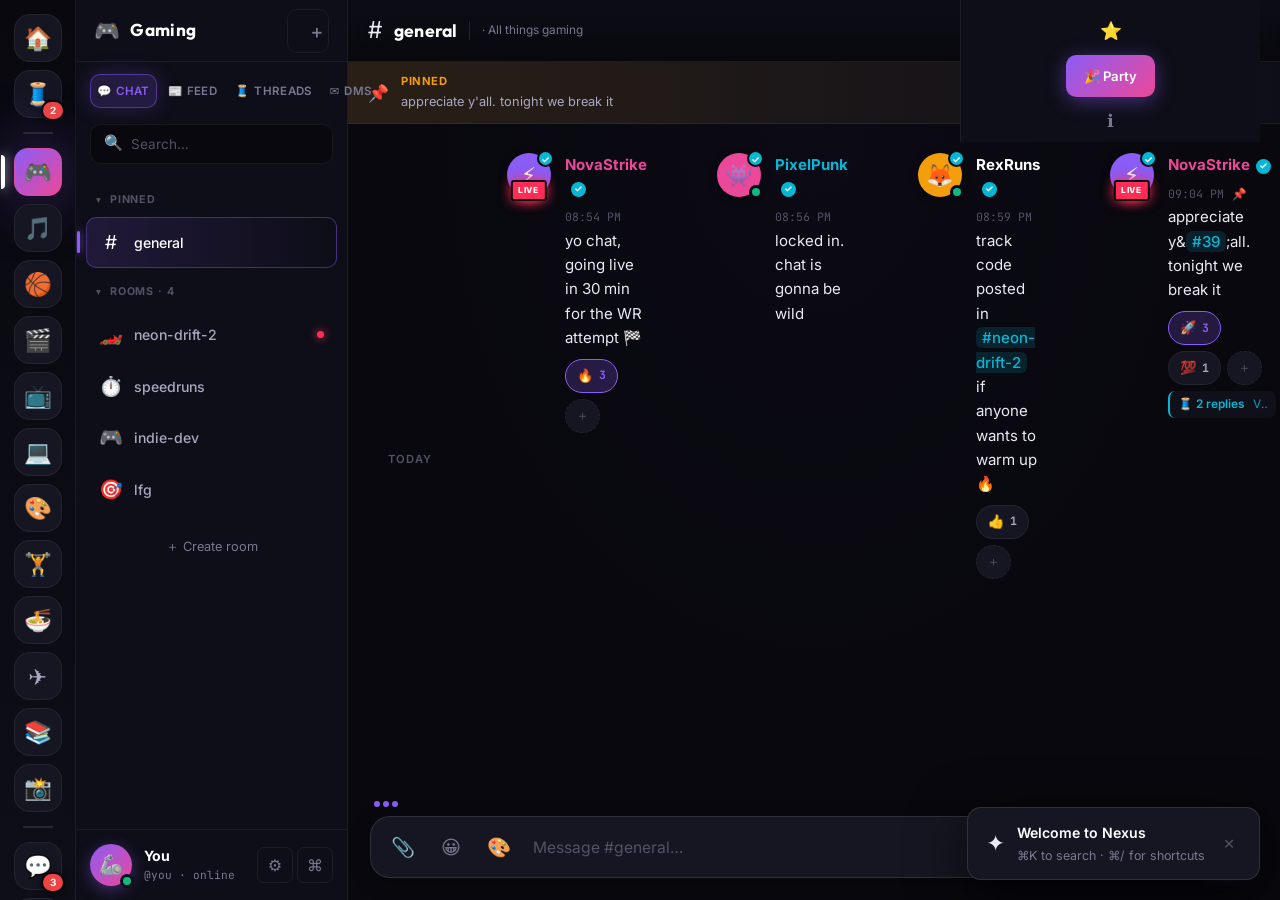
==== commit 81e34267: "Update chatmd.html modern chat" ====
--- a/chatmd.html
+++ b/chatmd.html
@@ -1,2019 +1,3656 @@
 <!DOCTYPE html>
 <html lang="en">
 <head>
-    <meta charset="UTF-8" />
-    <meta name="viewport" content="width=device-width, initial-scale=1.0" />
-    <link rel="manifest" href="manifest.webmanifest">
-<meta name="theme-color" content="#00FFFF">
-    <title>NEON NEXUS // CHAT HUB</title>
-    <link href="https://fonts.googleapis.com/css2?family=Orbitron:wght@400;700;900&family=Space+Grotesk:wght@400;500;600&family=Share+Tech+Mono&family=Inter:wght@400;500;600;700&display=swap" rel="stylesheet" />
-    <style>
-        /* ── RESET & ROOT ── */
-        :root {
-            --n1: #00f3ff;
-            --n2: #ff00ff;
-            --n3: #00ff88;
-            --n4: #ffee00;
-            --n5: #ff6b6b;
-            --bg: #07070a;
-            --surface: #0f0f15;
-            --surface2: #181825;
-            --card: #1a1a2e;
-            --text: #f0f0f8;
-            --text-dim: #8a8a9a;
-            --text-muted: #5a5a6a;
-            --border: #2a2a3e;
-            --shadow: 0 8px 40px rgba(0, 0, 0, 0.6);
-            --radius: 16px;
-            --radius-sm: 10px;
-            --transition: 0.25s ease;
-            --font-body: 'Inter', sans-serif;
-            --font-header: 'Orbitron', sans-serif;
-            --font-mono: 'Share Tech Mono', monospace;
-        }
-        * {
-            box-sizing: border-box;
-            margin: 0;
-            padding: 0;
-        }
-        body {
-            margin: 0;
-            background: var(--bg);
-            color: var(--text);
-            font-family: var(--font-body);
-            overflow: hidden;
-            height: 100vh;
-            transition: background var(--transition), color var(--transition);
-        }
-        ::-webkit-scrollbar {
-            width: 4px;
-            height: 4px;
-        }
-        ::-webkit-scrollbar-track {
-            background: var(--surface);
-        }
-        ::-webkit-scrollbar-thumb {
-            background: var(--n1);
-            border-radius: 10px;
-        }
-
-        /* ── THEMES ── */
-        body.theme-dark {
-            --bg: #07070a;
-            --surface: #0f0f15;
-            --surface2: #181825;
-            --card: #1a1a2e;
-            --text: #f0f0f8;
-            --text-dim: #8a8a9a;
-            --text-muted: #5a5a6a;
-            --border: #2a2a3e;
-        }
-        body.theme-light {
-            --bg: #eef0f5;
-            --surface: #ffffff;
-            --surface2: #f5f7fc;
-            --card: #ffffff;
-            --text: #1a1a2e;
-            --text-dim: #6a6a7a;
-            --text-muted: #9a9aaa;
-            --border: #d0d5e0;
-            --shadow: 0 8px 40px rgba(0, 0, 0, 0.08);
-        }
-        body.theme-neon {
-            --bg: #0a001a;
-            --surface: #12002a;
-            --surface2: #1a003a;
-            --card: #22004a;
-            --text: #d0c0ff;
-            --text-dim: #8866cc;
-            --text-muted: #553388;
-            --border: #442288;
-            --shadow: 0 8px 40px rgba(100, 0, 255, 0.15);
-        }
-        body.theme-amber {
-            --bg: #1a0e00;
-            --surface: #2a1800;
-            --surface2: #3a2200;
-            --card: #4a2e00;
-            --text: #ffdd99;
-            --text-dim: #bb8833;
-            --text-muted: #775522;
-            --border: #664400;
-            --shadow: 0 8px 40px rgba(255, 150, 0, 0.1);
-        }
-
-        /* ── FONTS ── */
-        body.font-inter {
-            --font-body: 'Inter', sans-serif;
-            --font-header: 'Orbitron', sans-serif;
-            --font-mono: 'Share Tech Mono', monospace;
-        }
-        body.font-space {
-            --font-body: 'Space Grotesk', sans-serif;
-            --font-header: 'Orbitron', sans-serif;
-            --font-mono: 'Share Tech Mono', monospace;
-        }
-        body.font-exo {
-            --font-body: 'Exo 2', sans-serif;
-            --font-header: 'Exo 2', sans-serif;
-            --font-mono: 'Share Tech Mono', monospace;
-        }
-        body.font-mono {
-            --font-body: 'Share Tech Mono', monospace;
-            --font-header: 'Orbitron', sans-serif;
-            --font-mono: 'Share Tech Mono', monospace;
-        }
-
-        /* ── LAYOUT ── */
-        .app-wrapper {
-            display: flex;
-            height: 100vh;
-            width: 100vw;
-            overflow: hidden;
-        }
-
-        /* ── LEFT SIDEBAR: CHANNELS ── */
-        .sidebar-channels {
-            width: 280px;
-            min-width: 280px;
-            background: var(--surface);
-            border-right: 1px solid var(--border);
-            display: flex;
-            flex-direction: column;
-            height: 100vh;
-            overflow: hidden;
-            transition: transform 0.35s cubic-bezier(0.23, 1, 0.32, 1), background var(--transition);
-            z-index: 100;
-            flex-shrink: 0;
-        }
-        .sidebar-channels .brand {
-            padding: 20px 24px 16px;
-            font-family: var(--font-header);
-            font-size: 1.15rem;
-            letter-spacing: 5px;
-            background: linear-gradient(90deg, var(--n1), var(--n2));
-            -webkit-background-clip: text;
-            color: transparent;
-            border-bottom: 1px solid var(--border);
-            display: flex;
-            align-items: center;
-            justify-content: space-between;
-            flex-shrink: 0;
-        }
-        .sidebar-channels .brand .toggle-btn {
-            background: none;
-            border: none;
-            color: var(--text-dim);
-            font-size: 1.4rem;
-            cursor: pointer;
-            padding: 0 4px;
-            transition: 0.2s;
-        }
-        .sidebar-channels .brand .toggle-btn:hover {
-            color: var(--text);
-        }
-
-        .channel-list {
-            flex: 1;
-            overflow-y: auto;
-            padding: 12px 12px;
-            display: flex;
-            flex-direction: column;
-            gap: 2px;
-        }
-        .channel-item {
-            display: flex;
-            align-items: center;
-            gap: 12px;
-            padding: 10px 14px;
-            border-radius: var(--radius-sm);
-            cursor: pointer;
-            transition: 0.2s;
-            border: 1px solid transparent;
-            position: relative;
-        }
-        .channel-item:hover {
-            background: rgba(255, 255, 255, 0.04);
-            border-color: var(--border);
-        }
-        .channel-item.active {
-            background: rgba(0, 243, 255, 0.08);
-            border-color: var(--n1);
-            box-shadow: 0 0 30px rgba(0, 243, 255, 0.02);
-        }
-        .channel-item .icon {
-            font-size: 1.2rem;
-            width: 32px;
-            text-align: center;
-            flex-shrink: 0;
-        }
-        .channel-item .info {
-            flex: 1;
-            min-width: 0;
-        }
-        .channel-item .info .name {
-            font-size: 0.85rem;
-            font-weight: 500;
-            white-space: nowrap;
-            overflow: hidden;
-            text-overflow: ellipsis;
-        }
-        .channel-item .info .preview {
-            font-size: 0.7rem;
-            color: var(--text-dim);
-            white-space: nowrap;
-            overflow: hidden;
-            text-overflow: ellipsis;
-        }
-        .channel-item .badge {
-            background: var(--n2);
-            color: #fff;
-            border-radius: 30px;
-            padding: 0 8px;
-            font-size: 0.6rem;
-            font-weight: 700;
-            line-height: 1.6;
-            flex-shrink: 0;
-        }
-        .channel-item .dot {
-            width: 8px;
-            height: 8px;
-            border-radius: 50%;
-            flex-shrink: 0;
-        }
-        .channel-item .dot.online {
-            background: var(--n3);
-        }
-        .channel-item .dot.away {
-            background: var(--n4);
-        }
-        .channel-item .dot.offline {
-            background: var(--text-muted);
-        }
-
-        .sidebar-footer {
-            padding: 12px 20px;
-            border-top: 1px solid var(--border);
-            font-size: 0.65rem;
-            color: var(--text-muted);
-            display: flex;
-            justify-content: space-between;
-            align-items: center;
-            flex-shrink: 0;
-        }
-        .sidebar-footer .actions {
-            display: flex;
-            gap: 6px;
-        }
-        .sidebar-footer .actions button {
-            background: none;
-            border: none;
-            color: var(--text-dim);
-            font-size: 1.1rem;
-            cursor: pointer;
-            padding: 4px 6px;
-            border-radius: 6px;
-            transition: 0.2s;
-        }
-        .sidebar-footer .actions button:hover {
-            background: rgba(255, 255, 255, 0.05);
-            color: var(--text);
-        }
-
-        /* ── MAIN CHAT AREA ── */
-        .chat-main {
-            flex: 1;
-            display: flex;
-            flex-direction: column;
-            height: 100vh;
-            background: var(--bg);
-            min-width: 0;
-            position: relative;
-        }
-
-        /* Chat Header */
-        .chat-header {
-            padding: 16px 28px;
-            background: var(--surface);
-            border-bottom: 1px solid var(--border);
-            display: flex;
-            align-items: center;
-            justify-content: space-between;
-            flex-shrink: 0;
-            backdrop-filter: blur(10px);
-            transition: background var(--transition);
-        }
-        .chat-header .left {
-            display: flex;
-            align-items: center;
-            gap: 14px;
-        }
-        .chat-header .left .back-btn {
-            background: none;
-            border: none;
-            color: var(--text-dim);
-            font-size: 1.2rem;
-            cursor: pointer;
-            display: none;
-            padding: 4px 8px;
-            border-radius: 8px;
-            transition: 0.2s;
-        }
-        .chat-header .left .back-btn:hover {
-            background: rgba(255, 255, 255, 0.05);
-            color: var(--text);
-        }
-        .chat-header .left .room-icon {
-            font-size: 1.6rem;
-        }
-        .chat-header .left .room-title {
-            font-family: var(--font-header);
-            font-size: 1.05rem;
-            letter-spacing: 2px;
-        }
-        .chat-header .left .room-sub {
-            font-size: 0.7rem;
-            color: var(--text-dim);
-            margin-left: 8px;
-        }
-        .chat-header .right {
-            display: flex;
-            align-items: center;
-            gap: 8px;
-        }
-        .chat-header .right button {
-            background: none;
-            border: none;
-            color: var(--text-dim);
-            font-size: 1.1rem;
-            cursor: pointer;
-            padding: 6px 10px;
-            border-radius: 8px;
-            transition: 0.2s;
-        }
-        .chat-header .right button:hover {
-            background: rgba(255, 255, 255, 0.05);
-            color: var(--text);
-        }
-        .chat-header .right button.party-btn {
-            color: var(--n2);
-            border: 1px solid var(--n2);
-            border-radius: 30px;
-            padding: 4px 16px;
-            font-size: 0.75rem;
-            font-weight: 600;
-            font-family: var(--font-body);
-        }
-        .chat-header .right button.party-btn:hover {
-            background: var(--n2);
-            color: #000;
-            box-shadow: 0 0 40px var(--n2);
-        }
-        .chat-header .right button.party-btn.active {
-            background: var(--n2);
-            color: #000;
-        }
-
-        /* Messages */
-        .message-area {
-            flex: 1;
-            overflow-y: auto;
-            padding: 16px 24px;
-            display: flex;
-            flex-direction: column;
-            gap: 4px;
-            background: var(--bg);
-            transition: background var(--transition);
-        }
-        .message-area .msg {
-            padding: 8px 14px;
-            border-radius: var(--radius-sm);
-            max-width: 78%;
-            word-break: break-word;
-            line-height: 1.5;
-            font-size: 0.85rem;
-            animation: msgIn 0.25s ease;
-            position: relative;
-        }
-        @keyframes msgIn {
-            0% {
-                opacity: 0;
-                transform: translateY(8px) scale(0.98);
-            }
-            100% {
-                opacity: 1;
-                transform: translateY(0) scale(1);
-            }
-        }
-        .message-area .msg.self {
-            align-self: flex-end;
-            background: var(--n1);
-            color: #000;
-            border-bottom-right-radius: 4px;
-        }
-        .message-area .msg.bot {
-            align-self: flex-start;
-            background: var(--surface2);
-            border-left: 3px solid var(--n1);
-            color: var(--text);
-        }
-        .message-area .msg.system {
-            align-self: center;
-            background: transparent;
-            color: var(--text-dim);
-            font-size: 0.7rem;
-            font-style: italic;
-            max-width: 90%;
-            text-align: center;
-            padding: 4px 12px;
-        }
-        .message-area .msg.future {
-            border-left: 3px solid var(--n2);
-            background: rgba(255, 0, 255, 0.05);
-            color: var(--text);
-        }
-        .message-area .msg .meta {
-            font-size: 0.6rem;
-            opacity: 0.6;
-            margin-top: 4px;
-            display: flex;
-            gap: 8px;
-            align-items: center;
-        }
-        .message-area .msg .meta .time {
-            font-family: var(--font-mono);
-        }
-        .message-area .msg .reactions {
-            display: flex;
-            gap: 4px;
-            margin-top: 4px;
-            flex-wrap: wrap;
-        }
-        .message-area .msg .reactions span {
-            font-size: 0.7rem;
-            padding: 0 8px;
-            background: rgba(255, 255, 255, 0.05);
-            border-radius: 20px;
-            cursor: pointer;
-            transition: 0.2s;
-            border: 1px solid transparent;
-        }
-        .message-area .msg .reactions span:hover {
-            border-color: var(--border);
-            background: rgba(255, 255, 255, 0.08);
-        }
-
-        /* Typing indicator */
-        .typing-indicator {
-            padding: 4px 16px;
-            font-size: 0.7rem;
-            color: var(--text-dim);
-            display: none;
-            align-self: flex-start;
-            gap: 6px;
-            align-items: center;
-        }
-        .typing-indicator .dots {
-            display: inline-flex;
-            gap: 3px;
-        }
-        .typing-indicator .dots span {
-            width: 6px;
-            height: 6px;
-            border-radius: 50%;
-            background: var(--text-dim);
-            animation: typingDot 1.2s infinite;
-        }
-        .typing-indicator .dots span:nth-child(2) {
-            animation-delay: 0.2s;
-        }
-        .typing-indicator .dots span:nth-child(3) {
-            animation-delay: 0.4s;
-        }
-        @keyframes typingDot {
-            0%,
-            60%,
-            100% {
-                transform: translateY(0);
-                opacity: 0.4;
-            }
-            30% {
-                transform: translateY(-6px);
-                opacity: 1;
-            }
-        }
-
-        /* Input area */
-        .input-area {
-            padding: 12px 24px 16px;
-            background: var(--surface);
-            border-top: 1px solid var(--border);
-            display: flex;
-            align-items: flex-end;
-            gap: 10px;
-            flex-shrink: 0;
-            transition: background var(--transition);
-        }
-        .input-area .input-wrap {
-            flex: 1;
-            display: flex;
-            align-items: flex-end;
-            background: var(--bg);
-            border-radius: var(--radius-sm);
-            border: 1px solid var(--border);
-            padding: 4px 8px;
-            transition: 0.2s;
-        }
-        .input-area .input-wrap:focus-within {
-            border-color: var(--n1);
-            box-shadow: 0 0 30px rgba(0, 243, 255, 0.03);
-        }
-        .input-area .input-wrap textarea {
-            flex: 1;
-            background: transparent;
-            border: none;
-            color: var(--text);
-            padding: 8px 6px;
-            outline: none;
-            font-family: var(--font-body);
-            font-size: 0.85rem;
-            resize: none;
-            min-height: 40px;
-            max-height: 120px;
-            line-height: 1.4;
-            width: 100%;
-        }
-        .input-area .input-wrap textarea::placeholder {
-            color: var(--text-muted);
-        }
-        .input-area .input-wrap .emoji-btn {
-            background: none;
-            border: none;
-            color: var(--text-dim);
-            font-size: 1.2rem;
-            cursor: pointer;
-            padding: 4px 6px;
-            border-radius: 6px;
-            transition: 0.2s;
-            flex-shrink: 0;
-        }
-        .input-area .input-wrap .emoji-btn:hover {
-            color: var(--text);
-            background: rgba(255, 255, 255, 0.05);
-        }
-        .input-area .send-btn {
-            background: var(--n1);
-            color: #000;
-            border: none;
-            padding: 10px 20px;
-            border-radius: var(--radius-sm);
-            cursor: pointer;
-            font-weight: 700;
-            font-family: var(--font-body);
-            font-size: 0.85rem;
-            transition: 0.2s;
-            flex-shrink: 0;
-            height: 44px;
-            display: flex;
-            align-items: center;
-            gap: 6px;
-        }
-        .input-area .send-btn:hover {
-            filter: brightness(1.15);
-            box-shadow: 0 0 30px rgba(0, 243, 255, 0.15);
-        }
-        .input-area .attach-btn {
-            background: none;
-            border: none;
-            color: var(--text-dim);
-            font-size: 1.2rem;
-            cursor: pointer;
-            padding: 4px 8px;
-            border-radius: 6px;
-            transition: 0.2s;
-            flex-shrink: 0;
-        }
-        .input-area .attach-btn:hover {
-            color: var(--text);
-            background: rgba(255, 255, 255, 0.05);
-        }
-
-        /* ── RIGHT SIDEBAR: CONTACTS & INFO ── */
-        .sidebar-right {
-            width: 260px;
-            min-width: 260px;
-            background: var(--surface);
-            border-left: 1px solid var(--border);
-            display: flex;
-            flex-direction: column;
-            height: 100vh;
-            overflow: hidden;
-            transition: transform 0.35s cubic-bezier(0.23, 1, 0.32, 1), background var(--transition);
-            flex-shrink: 0;
-        }
-        .sidebar-right .header {
-            padding: 16px 20px;
-            border-bottom: 1px solid var(--border);
-            font-family: var(--font-header);
-            font-size: 0.8rem;
-            letter-spacing: 2px;
-            color: var(--text-dim);
-            display: flex;
-            justify-content: space-between;
-            align-items: center;
-            flex-shrink: 0;
-        }
-        .sidebar-right .header button {
-            background: none;
-            border: none;
-            color: var(--text-dim);
-            font-size: 1rem;
-            cursor: pointer;
-            padding: 4px 6px;
-            border-radius: 6px;
-            transition: 0.2s;
-        }
-        .sidebar-right .header button:hover {
-            color: var(--text);
-            background: rgba(255, 255, 255, 0.05);
-        }
-        .sidebar-right .contact-list {
-            flex: 1;
-            overflow-y: auto;
-            padding: 8px 12px;
-        }
-        .sidebar-right .contact-item {
-            display: flex;
-            align-items: center;
-            gap: 10px;
-            padding: 8px 12px;
-            border-radius: var(--radius-sm);
-            cursor: pointer;
-            transition: 0.2s;
-            border: 1px solid transparent;
-        }
-        .sidebar-right .contact-item:hover {
-            background: rgba(255, 255, 255, 0.03);
-            border-color: var(--border);
-        }
-        .sidebar-right .contact-item .avatar {
-            font-size: 1.4rem;
-            width: 36px;
-            text-align: center;
-            flex-shrink: 0;
-        }
-        .sidebar-right .contact-item .info {
-            flex: 1;
-            min-width: 0;
-        }
-        .sidebar-right .contact-item .info .name {
-            font-size: 0.85rem;
-            font-weight: 500;
-        }
-        .sidebar-right .contact-item .info .status {
-            font-size: 0.65rem;
-            color: var(--text-dim);
-        }
-        .sidebar-right .contact-item .dot {
-            width: 8px;
-            height: 8px;
-            border-radius: 50%;
-            flex-shrink: 0;
-        }
-        .sidebar-right .contact-item .dot.online {
-            background: var(--n3);
-        }
-        .sidebar-right .contact-item .dot.away {
-            background: var(--n4);
-        }
-        .sidebar-right .contact-item .dot.offline {
-            background: var(--text-muted);
-        }
-        .sidebar-right .footer {
-            padding: 12px 20px;
-            border-top: 1px solid var(--border);
-            font-size: 0.65rem;
-            color: var(--text-muted);
-            display: flex;
-            justify-content: center;
-            gap: 12px;
-            flex-shrink: 0;
-        }
-        .sidebar-right .footer button {
-            background: none;
-            border: none;
-            color: var(--text-dim);
-            font-size: 0.75rem;
-            cursor: pointer;
-            padding: 4px 10px;
-            border-radius: 20px;
-            border: 1px solid var(--border);
-            transition: 0.2s;
-            font-family: var(--font-body);
-        }
-        .sidebar-right .footer button:hover {
-            border-color: var(--n1);
-            color: var(--n1);
-        }
-
-        /* ── PARTY MODE ── */
-        body.party-active .chat-header .room-title {
-            animation: jitter 0.5s infinite;
-        }
-        body.party-active .message-area .msg {
-            animation: msgIn 0.25s ease, partyGlow 2s infinite alternate;
-        }
-        body.party-active .input-area .send-btn {
-            animation: pulseBtn 1.5s infinite alternate;
-        }
-        @keyframes jitter {
-            0% {
-                transform: translate(0);
-                filter: hue-rotate(0deg);
-            }
-            50% {
-                transform: translate(3px, -3px);
-                filter: hue-rotate(180deg);
-            }
-            100% {
-                transform: translate(-3px, 3px);
-                filter: hue-rotate(360deg);
-            }
-        }
-        @keyframes partyGlow {
-            0% {
-                box-shadow: 0 0 0px var(--n1);
-            }
-            100% {
-                box-shadow: 0 0 20px var(--n2), 0 0 40px var(--n1);
-            }
-        }
-        @keyframes pulseBtn {
-            0% {
-                box-shadow: 0 0 0px var(--n1);
-            }
-            100% {
-                box-shadow: 0 0 30px var(--n2), 0 0 60px var(--n1);
-            }
-        }
-        body.party-active .sidebar-channels .brand {
-            animation: jitter 0.5s infinite;
-        }
-        body.party-active .sidebar-right .header {
-            animation: jitter 0.5s infinite;
-        }
-
-        /* ── MODAL ── */
-        .modal-overlay {
-            position: fixed;
-            inset: 0;
-            background: rgba(0, 0, 0, 0.7);
-            backdrop-filter: blur(12px);
-            z-index: 500;
-            display: none;
-            align-items: center;
-            justify-content: center;
-            padding: 20px;
-            animation: fadeIn 0.25s ease;
-        }
-        .modal-overlay.open {
-            display: flex;
-        }
-        .modal {
-            background: var(--surface);
-            border: 1px solid var(--border);
-            border-radius: var(--radius);
-            max-width: 560px;
-            width: 100%;
-            max-height: 90vh;
-            overflow-y: auto;
-            padding: 28px 30px;
-            box-shadow: var(--shadow);
-            animation: slideUp 0.3s ease;
-        }
-        @keyframes fadeIn {
-            0% {
-                opacity: 0;
-            }
-            100% {
-                opacity: 1;
-            }
-        }
-        @keyframes slideUp {
-            0% {
-                transform: translateY(30px);
-                opacity: 0;
-            }
-            100% {
-                transform: translateY(0);
-                opacity: 1;
-            }
-        }
-        .modal h2 {
-            font-family: var(--font-header);
-            font-size: 1.1rem;
-            letter-spacing: 3px;
-            margin-bottom: 16px;
-            color: var(--n1);
-            display: flex;
-            align-items: center;
-            gap: 10px;
-        }
-        .modal .close-btn {
-            margin-left: auto;
-            background: none;
-            border: none;
-            color: var(--text-dim);
-            font-size: 1.4rem;
-            cursor: pointer;
-            padding: 0 6px;
-            transition: 0.2s;
-        }
-        .modal .close-btn:hover {
-            color: var(--text);
-        }
-        .modal label {
-            display: block;
-            font-size: 0.75rem;
-            color: var(--text-dim);
-            margin: 12px 0 4px;
-        }
-        .modal input,
-        .modal select,
-        .modal textarea {
-            width: 100%;
-            padding: 10px 14px;
-            background: var(--bg);
-            border: 1px solid var(--border);
-            border-radius: 8px;
-            color: var(--text);
-            font-family: var(--font-body);
-            font-size: 0.85rem;
-            transition: 0.2s;
-            outline: none;
-        }
-        .modal input:focus,
-        .modal select:focus,
-        .modal textarea:focus {
-            border-color: var(--n1);
-            box-shadow: 0 0 20px rgba(0, 243, 255, 0.03);
-        }
-        .modal textarea {
-            resize: vertical;
-            min-height: 60px;
-        }
-        .modal .btn-primary {
-            background: var(--n1);
-            color: #000;
-            border: none;
-            padding: 10px 24px;
-            border-radius: 30px;
-            font-weight: 700;
-            font-family: var(--font-body);
-            cursor: pointer;
-            transition: 0.2s;
-            margin-top: 12px;
-            font-size: 0.85rem;
-        }
-        .modal .btn-primary:hover {
-            filter: brightness(1.15);
-            box-shadow: 0 0 30px rgba(0, 243, 255, 0.1);
-        }
-        .modal .btn-secondary {
-            background: transparent;
-            border: 1px solid var(--border);
-            color: var(--text);
-            padding: 10px 24px;
-            border-radius: 30px;
-            font-weight: 600;
-            font-family: var(--font-body);
-            cursor: pointer;
-            transition: 0.2s;
-            margin-top: 12px;
-            margin-left: 8px;
-            font-size: 0.85rem;
-        }
-        .modal .btn-secondary:hover {
-            border-color: var(--text);
-        }
-        .modal .row {
-            display: flex;
-            gap: 16px;
-            flex-wrap: wrap;
-        }
-        .modal .row>* {
-            flex: 1;
-            min-width: 120px;
-        }
-        .modal .item-list {
-            max-height: 180px;
-            overflow-y: auto;
-            border: 1px solid var(--border);
-            border-radius: 8px;
-            padding: 6px;
-            background: var(--bg);
-        }
-        .modal .item-list .item {
-            padding: 6px 10px;
-            border-radius: 6px;
-            display: flex;
-            justify-content: space-between;
-            align-items: center;
-            font-size: 0.8rem;
-            border-bottom: 1px solid var(--border);
-        }
-        .modal .item-list .item:last-child {
-            border-bottom: none;
-        }
-        .modal .item-list .item .tag {
-            font-size: 0.6rem;
-            padding: 0 8px;
-            border-radius: 20px;
-            background: rgba(255, 0, 255, 0.08);
-            color: var(--n2);
-        }
-
-        /* ── TOAST ── */
-        .toast {
-            position: fixed;
-            bottom: 30px;
-            right: 30px;
-            background: var(--surface);
-            border: 1px solid var(--border);
-            border-radius: var(--radius-sm);
-            padding: 14px 24px;
-            box-shadow: var(--shadow);
-            z-index: 999;
-            font-size: 0.85rem;
-            animation: slideUp 0.4s ease;
-            max-width: 380px;
-            backdrop-filter: blur(10px);
-            display: flex;
-            align-items: center;
-            gap: 12px;
-        }
-        .toast .toast-icon {
-            font-size: 1.4rem;
-        }
-        .toast .toast-body .toast-title {
-            font-weight: 700;
-            color: var(--n1);
-        }
-        .toast .toast-close {
-            margin-left: auto;
-            background: none;
-            border: none;
-            color: var(--text-dim);
-            cursor: pointer;
-            font-size: 1rem;
-            padding: 0 4px;
-        }
-
-        /* ── EMOJI PICKER (simple) ── */
-        .emoji-picker {
-            display: none;
-            position: absolute;
-            bottom: 60px;
-            left: 20px;
-            background: var(--surface);
-            border: 1px solid var(--border);
-            border-radius: var(--radius-sm);
-            padding: 12px;
-            box-shadow: var(--shadow);
-            z-index: 50;
-            max-width: 260px;
-            flex-wrap: wrap;
-            gap: 4px;
-        }
-        .emoji-picker.open {
-            display: flex;
-        }
-        .emoji-picker span {
-            font-size: 1.4rem;
-            cursor: pointer;
-            padding: 4px 6px;
-            border-radius: 6px;
-            transition: 0.2s;
-        }
-        .emoji-picker span:hover {
-            background: rgba(255, 255, 255, 0.05);
-        }
-
-        /* ── RESPONSIVE ── */
-        @media (max-width: 1024px) {
-            .sidebar-right {
-                width: 220px;
-                min-width: 220px;
-            }
-        }
-        @media (max-width: 820px) {
-            .sidebar-right {
-                transform: translateX(260px);
-                position: fixed;
-                right: 0;
-                top: 0;
-                height: 100vh;
-                box-shadow: 0 0 60px rgba(0, 0, 0, 0.6);
-                z-index: 150;
-            }
-            .sidebar-right.open {
-                transform: translateX(0);
-            }
-            .sidebar-channels {
-                width: 240px;
-                min-width: 240px;
-            }
-        }
-        @media (max-width: 640px) {
-            .sidebar-channels {
-                position: fixed;
-                transform: translateX(-280px);
-                height: 100vh;
-                box-shadow: 0 0 60px rgba(0, 0, 0, 0.6);
-                z-index: 200;
-            }
-            .sidebar-channels.open {
-                transform: translateX(0);
-            }
-            .chat-header .left .back-btn {
-                display: block;
-            }
-            .chat-header .left .room-sub {
-                display: none;
-            }
-            .chat-header {
-                padding: 12px 16px;
-            }
-            .message-area {
-                padding: 12px 14px;
-            }
-            .message-area .msg {
-                max-width: 90%;
-                font-size: 0.8rem;
-            }
-            .input-area {
-                padding: 10px 14px 14px;
-                gap: 6px;
-            }
-            .input-area .send-btn {
-                padding: 8px 14px;
-                font-size: 0.75rem;
-                height: 40px;
-            }
-            .modal {
-                padding: 20px;
-                margin: 10px;
-            }
-            .toast {
-                bottom: 16px;
-                right: 16px;
-                left: 16px;
-                max-width: none;
-            }
-            .sidebar-right {
-                width: 100%;
-                transform: translateX(100%);
-                border-left: none;
-            }
-            .sidebar-right.open {
-                transform: translateX(0);
-            }
-        }
-
-        /* ── UTILITY ── */
-        .hidden {
-            display: none !important;
-        }
-        .text-dim {
-            color: var(--text-dim);
-        }
-        .text-muted {
-            color: var(--text-muted);
-        }
-        .flex {
-            display: flex;
-        }
-        .flex-col {
-            flex-direction: column;
-        }
-        .items-center {
-            align-items: center;
-        }
-        .gap-8 {
-            gap: 8px;
-        }
-        .gap-4 {
-            gap: 4px;
-        }
-        .mt-8 {
-            margin-top: 8px;
-        }
-        .mb-8 {
-            margin-bottom: 8px;
-        }
-        .w-full {
-            width: 100%;
-        }
-        .tag-sm {
-            font-size: 0.6rem;
-            padding: 2px 10px;
-            border-radius: 30px;
-            background: rgba(255, 255, 255, 0.04);
-            border: 1px solid var(--border);
-        }
-    </style>
+<meta charset="UTF-8" />
+<meta name="viewport" content="width=device-width, initial-scale=1.0, viewport-fit=cover, maximum-scale=5" />
+<meta name="theme-color" content="#08080e" />
+<meta name="apple-mobile-web-app-capable" content="yes" />
+<meta name="apple-mobile-web-app-status-bar-style" content="black-translucent" />
+<title>NEXUS · Entertainment Chat</title>
+<link rel="preconnect" href="https://fonts.googleapis.com">
+<link rel="preconnect" href="https://fonts.gstatic.com" crossorigin>
+<link href="https://fonts.googleapis.com/css2?family=Inter:wght@300;400;500;600;700;800&family=Outfit:wght@400;500;600;700;800;900&family=JetBrains+Mono:wght@400;500;700&display=swap" rel="stylesheet">
+<style>
+/* ═══════════════════════════════════════════════════════════════════════
+   NEXUS · ENTERTAINMENT CHAT · v5.1
+   ═══════════════════════════════════════════════════════════════════════ */
+
+/* ── RESET ───────────────────────────────────────────────────────── */
+*,*::before,*::after{box-sizing:border-box;margin:0;padding:0;}
+html,body{height:100%;overflow:hidden;overscroll-behavior:none;}
+body{
+  font-size:15px;line-height:1.55;-webkit-font-smoothing:antialiased;
+  background:var(--bg-0);color:var(--t-1);font-family:var(--ff);
+  -webkit-tap-highlight-color:transparent;
+  text-rendering:optimizeLegibility;
+  transition:background .3s var(--e),color .3s var(--e);
+}
+button,input,textarea,select{font-family:inherit;font-size:inherit;color:inherit;}
+button{background:none;border:none;cursor:pointer;-webkit-tap-highlight-color:transparent;}
+a{color:var(--acc-3);text-decoration:none;}
+a:hover{text-decoration:underline;}
+img{max-width:100%;display:block;}
+::selection{background:color-mix(in srgb,var(--acc) 40%,transparent);}
+::-webkit-scrollbar{width:8px;height:8px;}
+::-webkit-scrollbar-track{background:transparent;}
+::-webkit-scrollbar-thumb{background:var(--line-3);border-radius:8px;}
+::-webkit-scrollbar-thumb:hover{background:var(--t-4);}
+
+/* ── ROOT + AURORA (default theme baked into :root so nothing looks plain) ── */
+:root{
+  --bg-0:#08080e; --bg-1:#0e0e18; --bg-2:#161622; --bg-3:#1e1e2c; --bg-4:#272736;
+  --feed-bg:#0a0a13; --post-bg:#1a1a28;
+  --line-1:rgba(255,255,255,.06); --line-2:rgba(255,255,255,.11); --line-3:rgba(255,255,255,.18);
+  --t-0:#ffffff; --t-1:#eaeaf4; --t-2:#a8a8c0; --t-3:#787890; --t-4:#525266;
+  --acc:#8b5cf6; --acc-2:#ec4899; --acc-3:#06b6d4; --acc-4:#f59e0b;
+  --ok:#10b981; --warn:#f59e0b; --bad:#ef4444; --live:#ff2d55;
+  --grad:linear-gradient(135deg,#8b5cf6 0%,#ec4899 100%);
+  --grad-2:linear-gradient(135deg,#06b6d4 0%,#8b5cf6 100%);
+  --grad-3:linear-gradient(135deg,#8b5cf6,#ec4899,#06b6d4);
+  --sh-sm:0 1px 3px rgba(0,0,0,.4);
+  --sh-md:0 6px 20px rgba(0,0,0,.5);
+  --sh-lg:0 14px 56px rgba(0,0,0,.65);
+  --sh-xl:0 24px 80px rgba(0,0,0,.75);
+  --glow:0 0 40px rgba(139,92,246,.35);
+  --glow-strong:0 0 60px rgba(139,92,246,.5);
+  --r-xs:7px; --r-sm:10px; --r-md:14px; --r-lg:20px; --r-xl:26px; --r-full:999px;
+  --ff:'Inter',system-ui,sans-serif;
+  --fd:'Outfit',system-ui,sans-serif;
+  --fm:'JetBrains Mono',ui-monospace,monospace;
+  --e:cubic-bezier(.4,0,.2,1);
+  --e-out:cubic-bezier(.16,1,.3,1);
+  --e-spring:cubic-bezier(.34,1.56,.64,1);
+  --rail-w:76px; --side-w:272px; --right-w:300px; --nav-h:0px;
+  --party-c1:rgba(139,92,246,.55); --party-c2:rgba(236,72,153,.35); --party-c3:rgba(6,182,212,.25);
+}
+
+/* ── THEMES ─────────────────────────────────────────────────────── */
+body.t-aurora{
+  --bg-0:#08080e; --bg-1:#0e0e18; --bg-2:#161622; --bg-3:#1e1e2c; --bg-4:#272736;
+  --feed-bg:#0a0a13; --post-bg:#1a1a28;
+  --acc:#8b5cf6; --acc-2:#ec4899; --acc-3:#06b6d4;
+  --grad:linear-gradient(135deg,#8b5cf6 0%,#ec4899 100%);
+  --grad-2:linear-gradient(135deg,#06b6d4 0%,#8b5cf6 100%);
+  --glow:0 0 40px rgba(139,92,246,.35);
+  --glow-strong:0 0 60px rgba(139,92,246,.5);
+  --party-c1:rgba(139,92,246,.55); --party-c2:rgba(236,72,153,.35); --party-c3:rgba(6,182,212,.25);
+}
+body.t-midnight{
+  --bg-0:#050810; --bg-1:#0a0f1e; --bg-2:#101828; --bg-3:#17213a; --bg-4:#1f2a48;
+  --feed-bg:#060a16; --post-bg:#0f1729;
+  --acc:#3b82f6; --acc-2:#06b6d4; --acc-3:#8b5cf6;
+  --grad:linear-gradient(135deg,#3b82f6 0%,#06b6d4 100%);
+  --grad-2:linear-gradient(135deg,#06b6d4 0%,#3b82f6 100%);
+  --glow:0 0 40px rgba(59,130,246,.4);
+  --glow-strong:0 0 60px rgba(59,130,246,.55);
+  --party-c1:rgba(59,130,246,.55); --party-c2:rgba(6,182,212,.35); --party-c3:rgba(139,92,246,.25);
+}
+body.t-ember{
+  --bg-0:#120806; --bg-1:#1a0c09; --bg-2:#25120d; --bg-3:#321814; --bg-4:#43201a;
+  --feed-bg:#0e0604; --post-bg:#200f0b;
+  --acc:#f97316; --acc-2:#ef4444; --acc-3:#f59e0b;
+  --grad:linear-gradient(135deg,#f97316 0%,#ef4444 100%);
+  --grad-2:linear-gradient(135deg,#f59e0b 0%,#f97316 100%);
+  --glow:0 0 40px rgba(249,115,22,.4);
+  --glow-strong:0 0 60px rgba(249,115,22,.55);
+  --party-c1:rgba(249,115,22,.55); --party-c2:rgba(239,68,68,.35); --party-c3:rgba(245,158,11,.25);
+}
+body.t-forest{
+  --bg-0:#050e0a; --bg-1:#0a1712; --bg-2:#0f221b; --bg-3:#153024; --bg-4:#1d4030;
+  --feed-bg:#040c08; --post-bg:#0e2018;
+  --acc:#10b981; --acc-2:#84cc16; --acc-3:#06b6d4;
+  --grad:linear-gradient(135deg,#10b981 0%,#84cc16 100%);
+  --grad-2:linear-gradient(135deg,#06b6d4 0%,#10b981 100%);
+  --glow:0 0 40px rgba(16,185,129,.4);
+  --glow-strong:0 0 60px rgba(16,185,129,.55);
+  --party-c1:rgba(16,185,129,.55); --party-c2:rgba(132,204,22,.35); --party-c3:rgba(6,182,212,.25);
+}
+body.t-candy{
+  --bg-0:#1c0d20; --bg-1:#25132a; --bg-2:#301a38; --bg-3:#3e2448; --bg-4:#4e2f58;
+  --feed-bg:#1a0c1e; --post-bg:#2c1833;
+  --acc:#f472b6; --acc-2:#c084fc; --acc-3:#fb7185;
+  --grad:linear-gradient(135deg,#f472b6 0%,#c084fc 100%);
+  --grad-2:linear-gradient(135deg,#fb7185 0%,#c084fc 100%);
+  --glow:0 0 40px rgba(244,114,182,.4);
+  --glow-strong:0 0 60px rgba(244,114,182,.55);
+  --party-c1:rgba(244,114,182,.55); --party-c2:rgba(192,132,252,.35); --party-c3:rgba(251,113,133,.25);
+}
+body.t-cyber{
+  --bg-0:#030508; --bg-1:#070c15; --bg-2:#0a1220; --bg-3:#101a2e; --bg-4:#172440;
+  --feed-bg:#020408; --post-bg:#091220;
+  --acc:#facc15; --acc-2:#06b6d4; --acc-3:#ec4899;
+  --grad:linear-gradient(135deg,#facc15 0%,#06b6d4 100%);
+  --grad-2:linear-gradient(135deg,#06b6d4 0%,#ec4899 100%);
+  --glow:0 0 40px rgba(250,204,21,.4);
+  --glow-strong:0 0 60px rgba(250,204,21,.55);
+  --party-c1:rgba(250,204,21,.55); --party-c2:rgba(6,182,212,.35); --party-c3:rgba(236,72,153,.25);
+}
+body.t-mono{
+  --bg-0:#0a0a0a; --bg-1:#111; --bg-2:#1a1a1a; --bg-3:#242424; --bg-4:#303030;
+  --feed-bg:#0d0d0d; --post-bg:#1c1c1c;
+  --t-0:#fff; --t-1:#e0e0e0; --t-2:#b0b0b0; --t-3:#808080;
+  --acc:#e5e5e5; --acc-2:#a3a3a3; --acc-3:#737373;
+  --grad:linear-gradient(135deg,#e5e5e5 0%,#737373 100%);
+  --grad-2:linear-gradient(135deg,#a3a3a3 0%,#525252 100%);
+  --glow:0 0 40px rgba(229,229,229,.2);
+  --glow-strong:0 0 60px rgba(229,229,229,.35);
+  --party-c1:rgba(229,229,229,.5); --party-c2:rgba(163,163,163,.3); --party-c3:rgba(115,115,115,.22);
+}
+
+/* ── SHELL ──────────────────────────────────────────────────────── */
+.app{display:flex;height:100dvh;width:100vw;overflow:hidden;position:relative;isolation:isolate;}
+.app::before{
+  content:'';position:fixed;inset:0;pointer-events:none;z-index:-1;
+  background:
+    radial-gradient(ellipse 900px 700px at 12% 8%,color-mix(in srgb,var(--acc) 12%,transparent),transparent 55%),
+    radial-gradient(ellipse 700px 500px at 88% 92%,color-mix(in srgb,var(--acc-2) 10%,transparent),transparent 55%),
+    radial-gradient(ellipse 500px 400px at 50% 50%,color-mix(in srgb,var(--acc-3) 5%,transparent),transparent 60%);
+}
+.app>*{position:relative;z-index:1;}
+
+/* ── RAIL ───────────────────────────────────────────────────────── */
+.rail{
+  width:var(--rail-w);flex-shrink:0;
+  background:linear-gradient(180deg,var(--bg-0),var(--bg-1));
+  display:flex;flex-direction:column;align-items:center;
+  padding:14px 0 12px;gap:8px;border-right:1px solid var(--line-1);
+  overflow-y:auto;overflow-x:hidden;
+}
+.rail::-webkit-scrollbar{width:0;}
+.rail-btn{
+  position:relative;width:48px;height:48px;border-radius:16px;
+  display:grid;place-items:center;font-size:1.4rem;
+  background:var(--bg-2);color:var(--t-2);
+  border:1px solid var(--line-1);
+  transition:transform .2s var(--e-spring),background .2s var(--e),
+             color .2s var(--e),box-shadow .3s var(--e),border-radius .2s var(--e);
+  flex-shrink:0;
+}
+.rail-btn:hover{
+  border-radius:14px;transform:translateY(-2px);
+  background:var(--bg-3);color:var(--t-0);
+  border-color:var(--line-3);
+}
+.rail-btn.on{
+  border-radius:14px;background:var(--grad);color:#fff;
+  border-color:transparent;
+  box-shadow:var(--glow-strong),0 6px 24px rgba(0,0,0,.4);
+}
+.rail-btn.on::before{
+  content:'';position:absolute;left:-14px;top:50%;transform:translateY(-50%);
+  width:4px;height:34px;border-radius:0 4px 4px 0;background:var(--t-0);
+  box-shadow:0 0 12px rgba(255,255,255,.8);
+}
+.rail-btn .bdg{
+  position:absolute;bottom:-4px;right:-4px;background:var(--bad);color:#fff;
+  border-radius:var(--r-full);font-size:.62rem;font-weight:700;padding:2px 7px;
+  border:2px solid var(--bg-0);min-width:20px;text-align:center;line-height:1.3;
+  box-shadow:0 2px 8px rgba(0,0,0,.5);
+}
+.rail-btn .bdg.live{background:var(--live);animation:livePulse 2s infinite;}
+@keyframes livePulse{0%,100%{opacity:1;transform:scale(1);}50%{opacity:.7;transform:scale(1.08);}}
+.rail-btn .tip{
+  position:absolute;left:calc(100% + 14px);top:50%;transform:translateY(-50%) scale(.9);
+  background:var(--bg-4);color:var(--t-0);padding:8px 14px;border-radius:var(--r-sm);
+  font-size:.78rem;font-weight:500;white-space:nowrap;pointer-events:none;
+  opacity:0;transition:all .2s var(--e);z-index:100;
+  border:1px solid var(--line-2);box-shadow:var(--sh-md);
+}
+.rail-btn:hover .tip{opacity:1;transform:translateY(-50%) scale(1);}
+.rail-div{width:30px;height:2px;background:var(--line-2);border-radius:2px;margin:6px 0;flex-shrink:0;}
+.rail-add{
+  width:48px;height:48px;border-radius:50%;background:var(--bg-2);
+  border:1px dashed var(--line-3);color:var(--ok);font-size:1.5rem;font-weight:300;
+  display:grid;place-items:center;cursor:pointer;flex-shrink:0;
+  transition:all .25s var(--e-spring);
+}
+.rail-add:hover{
+  border-radius:14px;background:var(--ok);color:#000;
+  border-style:solid;transform:rotate(90deg);
+  box-shadow:0 0 30px rgba(16,185,129,.5);
+}
+
+/* ── SIDEBAR ────────────────────────────────────────────────────── */
+.side{
+  width:var(--side-w);flex-shrink:0;
+  background:var(--bg-1);
+  display:flex;flex-direction:column;
+  border-right:1px solid var(--line-1);
+  z-index:50;
+  transition:transform .3s var(--e-out);
+}
+.side-head{
+  height:62px;padding:0 18px;
+  display:flex;align-items:center;justify-content:space-between;
+  border-bottom:1px solid var(--line-1);flex-shrink:0;gap:10px;
+}
+.side-head .ttl{
+  font-family:var(--fd);font-weight:700;font-size:1.08rem;letter-spacing:.3px;
+  color:var(--t-0);display:flex;align-items:center;gap:10px;min-width:0;
+}
+.side-head .ttl .ic{font-size:1.3rem;}
+.side-head .ttl .nm{overflow:hidden;text-overflow:ellipsis;white-space:nowrap;}
+.side-head .btn{
+  width:36px;height:36px;border-radius:var(--r-sm);display:grid;place-items:center;
+  color:var(--t-3);font-size:1.05rem;transition:all .2s var(--e);
+  border:1px solid var(--line-1);
+}
+.side-head .btn:hover{
+  background:var(--grad);color:#fff;
+  border-color:transparent;box-shadow:var(--glow);
+}
+.view-tabs{display:flex;gap:4px;padding:12px 14px 8px;flex-shrink:0;}
+.view-tabs button{
+  flex:1;padding:9px 6px;border-radius:var(--r-sm);font-size:.72rem;font-weight:600;
+  color:var(--t-3);letter-spacing:.3px;transition:all .2s var(--e);
+  text-transform:uppercase;border:1px solid transparent;
+  display:flex;align-items:center;justify-content:center;gap:5px;
+}
+.view-tabs button:hover{color:var(--t-2);background:var(--bg-2);}
+.view-tabs button.on{
+  background:color-mix(in srgb,var(--acc) 18%,transparent);
+  color:var(--acc);border-color:color-mix(in srgb,var(--acc) 45%,transparent);
+  box-shadow:0 0 20px color-mix(in srgb,var(--acc) 25%,transparent);
+}
+.search-box{padding:8px 14px 12px;position:relative;flex-shrink:0;}
+.search-box input{
+  width:100%;background:var(--bg-0);border:1px solid var(--line-1);
+  border-radius:var(--r-sm);padding:11px 14px 11px 40px;font-size:.85rem;
+  color:var(--t-1);outline:none;transition:all .2s var(--e);
+}
+.search-box input:focus{
+  border-color:var(--acc);background:var(--bg-2);
+  box-shadow:0 0 0 4px color-mix(in srgb,var(--acc) 15%,transparent);
+}
+.search-box input::placeholder{color:var(--t-4);}
+.search-box .ic{
+  position:absolute;left:28px;top:calc(50% - 3px);transform:translateY(-50%);
+  color:var(--t-4);font-size:.95rem;pointer-events:none;
+}
+
+.list{flex:1;overflow-y:auto;padding:0 10px 12px;}
+.list-sec{
+  display:flex;align-items:center;gap:8px;padding:16px 10px 8px;
+  font-size:.67rem;font-weight:700;color:var(--t-4);letter-spacing:.9px;
+  text-transform:uppercase;cursor:pointer;user-select:none;transition:color .2s var(--e);
+}
+.list-sec:hover{color:var(--t-2);}
+.list-sec .ar{font-size:.6rem;transition:transform .2s var(--e);}
+.list-sec.collapsed .ar{transform:rotate(-90deg);}
+
+.item{
+  display:flex;align-items:center;gap:11px;padding:10px 12px;border-radius:var(--r-sm);
+  cursor:pointer;transition:all .15s var(--e);color:var(--t-2);font-size:.88rem;
+  border:1px solid transparent;position:relative;min-width:0;min-height:46px;
+}
+.item:hover{background:var(--bg-2);color:var(--t-0);}
+.item.on{
+  background:linear-gradient(90deg,color-mix(in srgb,var(--acc) 15%,transparent),transparent);
+  color:var(--t-0);border-color:color-mix(in srgb,var(--acc) 40%,transparent);
+}
+.item.on::before{
+  content:'';position:absolute;left:-10px;top:50%;transform:translateY(-50%);
+  width:3px;height:22px;background:var(--acc);border-radius:3px;
+  box-shadow:0 0 10px var(--acc);
+}
+.item .ico{font-size:1.2rem;flex-shrink:0;width:24px;text-align:center;}
+.item .nm{flex:1;min-width:0;white-space:nowrap;overflow:hidden;text-overflow:ellipsis;font-weight:500;}
+.item.unread .nm{color:var(--t-0);font-weight:700;}
+.item.muted{opacity:.5;}
+.item .bdg{
+  background:var(--bad);color:#fff;border-radius:var(--r-full);font-size:.65rem;
+  font-weight:700;padding:2px 8px;min-width:20px;text-align:center;line-height:1.5;flex-shrink:0;
+  box-shadow:0 2px 8px rgba(239,68,68,.4);
+}
+.item .live-dot{
+  width:7px;height:7px;border-radius:50%;background:var(--live);
+  box-shadow:0 0 8px var(--live);flex-shrink:0;animation:livePulse 2s infinite;
+}
+.item .av{
+  width:32px;height:32px;border-radius:50%;display:grid;place-items:center;
+  font-size:.9rem;flex-shrink:0;position:relative;
+}
+.item .av .st{
+  position:absolute;bottom:-1px;right:-1px;width:10px;height:10px;
+  border-radius:50%;border:2px solid var(--bg-1);
+}
+.st.online{background:var(--ok);}
+.st.away{background:var(--warn);}
+.st.busy{background:var(--bad);}
+.st.offline{background:var(--t-4);}
+.st.live{background:var(--live);animation:livePulse 1.2s infinite;}
+
+.me-bar{
+  padding:14px;border-top:1px solid var(--line-1);
+  display:flex;align-items:center;gap:12px;background:var(--bg-1);flex-shrink:0;
+}
+.me-av{
+  width:42px;height:42px;border-radius:50%;background:var(--grad);
+  display:grid;place-items:center;font-size:1.2rem;flex-shrink:0;
+  cursor:pointer;position:relative;
+  transition:transform .2s var(--e-spring),box-shadow .3s var(--e);
+  box-shadow:0 4px 16px rgba(139,92,246,.4);
+}
+.me-av:hover{transform:scale(1.08);box-shadow:var(--glow-strong);}
+.me-av .st{
+  position:absolute;bottom:-2px;right:-2px;width:14px;height:14px;
+  border-radius:50%;border:3px solid var(--bg-1);background:var(--ok);
+}
+.me-info{flex:1;min-width:0;cursor:pointer;}
+.me-info .n{font-size:.88rem;font-weight:700;color:var(--t-0);white-space:nowrap;overflow:hidden;text-overflow:ellipsis;}
+.me-info .t{font-size:.7rem;color:var(--t-3);font-family:var(--fm);}
+.me-acts{display:flex;gap:4px;}
+.me-acts button{
+  width:36px;height:36px;border-radius:var(--r-xs);display:grid;place-items:center;
+  color:var(--t-3);font-size:1rem;transition:all .2s var(--e);
+  border:1px solid var(--line-1);
+}
+.me-acts button:hover{background:var(--bg-3);color:var(--t-0);border-color:var(--line-3);}
+
+/* ── MAIN ───────────────────────────────────────────────────────── */
+.main{flex:1;min-width:0;display:flex;flex-direction:column;background:var(--bg-0);position:relative;}
+.hdr{
+  height:62px;padding:0 20px;display:flex;align-items:center;gap:14px;
+  border-bottom:1px solid var(--line-1);
+  background:linear-gradient(180deg,color-mix(in srgb,var(--bg-1) 90%,transparent),color-mix(in srgb,var(--bg-0) 85%,transparent));
+  backdrop-filter:blur(24px);-webkit-backdrop-filter:blur(24px);
+  flex-shrink:0;z-index:20;
+}
+.hdr .left{display:flex;align-items:center;gap:12px;min-width:0;flex:1;}
+.hdr .back{
+  display:none;width:40px;height:40px;border-radius:var(--r-sm);
+  align-items:center;justify-content:center;color:var(--t-2);font-size:1.2rem;
+  transition:all .2s var(--e);flex-shrink:0;
+  border:1px solid var(--line-1);
+}
+.hdr .back:hover{background:var(--bg-3);color:var(--t-0);}
+.hdr .ic{font-size:1.45rem;flex-shrink:0;}
+.hdr .ttl{
+  font-family:var(--fd);font-weight:700;font-size:1.1rem;color:var(--t-0);
+  white-space:nowrap;overflow:hidden;text-overflow:ellipsis;letter-spacing:.2px;
+}
+.hdr .sub{
+  font-size:.74rem;color:var(--t-3);white-space:nowrap;overflow:hidden;
+  text-overflow:ellipsis;padding-left:12px;border-left:1px solid var(--line-2);
+}
+.hdr .right{display:flex;align-items:center;gap:3px;flex-shrink:0;}
+.ibtn{
+  width:42px;height:42px;border-radius:var(--r-sm);display:grid;place-items:center;
+  color:var(--t-3);font-size:1.1rem;
+  transition:all .2s var(--e);position:relative;
+  border:1px solid transparent;
+}
+.ibtn:hover{background:var(--bg-3);color:var(--t-0);border-color:var(--line-2);}
+.ibtn.on{color:var(--acc);background:color-mix(in srgb,var(--acc) 15%,transparent);border-color:color-mix(in srgb,var(--acc) 40%,transparent);}
+.ibtn.pri{
+  background:var(--grad);color:#fff;width:auto;padding:0 18px;
+  font-weight:600;font-size:.82rem;gap:7px;display:flex;align-items:center;
+  box-shadow:0 4px 20px rgba(139,92,246,.45);
+  border:none;
+}
+.ibtn.pri:hover{filter:brightness(1.12);transform:translateY(-1px);box-shadow:var(--glow-strong);}
+
+.pinned-bar{
+  display:none;align-items:center;gap:12px;padding:11px 20px;
+  background:linear-gradient(90deg,color-mix(in srgb,var(--acc-4) 12%,var(--bg-1)),var(--bg-1));
+  border-bottom:1px solid var(--line-1);font-size:.8rem;flex-shrink:0;
+}
+.pinned-bar.on{display:flex;animation:slideDown .25s var(--e-out);}
+@keyframes slideDown{from{opacity:0;transform:translateY(-8px);}to{opacity:1;transform:translateY(0);}}
+.pinned-bar .pi{color:var(--acc-4);font-size:1.05rem;flex-shrink:0;}
+.pinned-bar .pb{flex:1;min-width:0;}
+.pinned-bar .pb b{
+  color:var(--acc-4);font-size:.7rem;text-transform:uppercase;
+  letter-spacing:.6px;display:block;margin-bottom:2px;
+}
+.pinned-bar .pb span{
+  color:var(--t-2);display:block;white-space:nowrap;
+  overflow:hidden;text-overflow:ellipsis;
+}
+.pinned-bar button{
+  color:var(--t-3);font-size:.85rem;padding:6px 10px;
+  border-radius:var(--r-xs);transition:all .2s var(--e);min-height:36px;
+}
+.pinned-bar button:hover{color:var(--t-0);background:var(--bg-3);}
+
+/* ── MESSAGES ───────────────────────────────────────────────────── */
+.msgs{
+  flex:1;overflow-y:auto;padding:22px 0 28px;
+  scroll-behavior:smooth;position:relative;
+  background:radial-gradient(ellipse at top,color-mix(in srgb,var(--acc) 3%,transparent),transparent 60%);
+}
+.day-div{
+  display:flex;align-items:center;gap:14px;padding:20px 26px 8px;
+  color:var(--t-4);font-size:.7rem;font-weight:600;letter-spacing:.9px;
+  text-transform:uppercase;
+}
+.day-div::before,.day-div::after{content:'';flex:1;height:1px;background:var(--line-1);}
+
+.msg{
+  display:flex;gap:14px;padding:6px 26px;position:relative;
+  border:1px solid transparent;border-radius:var(--r-md);
+  margin:0 8px;
+  transition:background .15s var(--e),border-color .3s var(--e),box-shadow .3s var(--e);
+}
+.msg:hover{background:color-mix(in srgb,var(--bg-2) 60%,transparent);}
+.msg.grp{padding-top:2px;padding-bottom:2px;}
+.msg.grp .av-w{visibility:hidden;height:0;}
+
+.av-w{width:44px;flex-shrink:0;}
+.av{
+  width:44px;height:44px;border-radius:50%;display:grid;place-items:center;
+  font-size:1.2rem;font-weight:600;color:#fff;cursor:pointer;
+  transition:transform .2s var(--e-spring),box-shadow .3s var(--e);
+  position:relative;user-select:none;
+  box-shadow:0 2px 8px rgba(0,0,0,.35);
+}
+.av:hover{transform:scale(1.08);box-shadow:0 4px 16px rgba(0,0,0,.5);}
+.av .st{
+  position:absolute;bottom:-2px;right:-2px;width:14px;height:14px;
+  border-radius:50%;border:3px solid var(--bg-0);
+}
+.av .vf{
+  position:absolute;top:-3px;right:-3px;width:17px;height:17px;border-radius:50%;
+  background:var(--acc-3);border:2px solid var(--bg-0);
+  display:grid;place-items:center;font-size:.62rem;color:#fff;font-weight:700;
+}
+.av .live{
+  position:absolute;bottom:-4px;left:50%;transform:translateX(-50%);
+  background:var(--live);color:#fff;font-size:.52rem;font-weight:800;
+  padding:2px 6px;border-radius:3px;letter-spacing:.6px;
+  border:2px solid var(--bg-0);
+  box-shadow:0 0 12px var(--live);
+}
+
+.body{flex:1;min-width:0;position:relative;}
+.head{display:flex;align-items:baseline;gap:8px;margin-bottom:3px;flex-wrap:wrap;}
+.who{
+  font-weight:700;font-size:.94rem;color:var(--t-0);
+  cursor:pointer;transition:color .2s var(--e);
+}
+.who:hover{text-decoration:underline;}
+.who.vf::after{
+  content:'✓';display:inline-grid;place-items:center;width:15px;height:15px;
+  background:var(--acc-3);color:#fff;border-radius:50%;font-size:.6rem;
+  font-weight:700;margin-left:6px;vertical-align:middle;
+}
+.who.bot::after{
+  content:'BOT';font-size:.55rem;background:var(--acc);color:#fff;
+  padding:1px 6px;border-radius:3px;margin-left:6px;font-weight:700;
+  letter-spacing:.5px;vertical-align:middle;
+}
+.who.role-mod{color:var(--acc-3);}
+.who.role-admin{color:var(--acc-2);}
+.who.role-owner{color:var(--acc-4);}
+.tm{font-size:.72rem;color:var(--t-4);font-family:var(--fm);cursor:default;}
+.edited{font-size:.66rem;color:var(--t-4);font-style:italic;}
+.txt{
+  font-size:.94rem;color:var(--t-1);line-height:1.62;
+  word-wrap:break-word;word-break:break-word;white-space:pre-wrap;
+}
+.txt.emo{font-size:2.8rem;line-height:1.15;}
+
+.txt code{
+  font-family:var(--fm);font-size:.85em;background:var(--bg-3);
+  padding:3px 8px;border-radius:var(--r-xs);color:var(--acc-3);
+  border:1px solid var(--line-1);
+}
+.txt pre{
+  background:var(--bg-0);border:1px solid var(--line-2);border-radius:var(--r-md);
+  padding:14px 16px;margin:10px 0;overflow-x:auto;position:relative;
+}
+.txt pre code{background:none;border:none;padding:0;color:var(--t-1);font-size:.84rem;line-height:1.6;}
+.txt pre .cc{
+  position:absolute;top:8px;right:8px;background:var(--bg-3);
+  border:1px solid var(--line-2);color:var(--t-2);font-size:.7rem;
+  padding:4px 10px;border-radius:var(--r-xs);cursor:pointer;
+  opacity:0;transition:opacity .2s var(--e);
+}
+.txt pre:hover .cc{opacity:1;}
+.txt blockquote{
+  border-left:3px solid var(--acc);padding:3px 0 3px 14px;margin:8px 0;
+  color:var(--t-2);font-style:italic;
+  background:color-mix(in srgb,var(--acc) 5%,transparent);
+  border-radius:0 var(--r-xs) var(--r-xs) 0;
+}
+.txt .spoiler{
+  background:var(--bg-4);color:transparent;border-radius:4px;padding:0 6px;
+  cursor:pointer;transition:all .2s var(--e);user-select:none;
+}
+.txt .spoiler.rev{background:color-mix(in srgb,var(--acc) 20%,transparent);color:var(--t-1);}
+.txt .mention{
+  color:var(--acc);background:color-mix(in srgb,var(--acc) 18%,transparent);
+  padding:1px 6px;border-radius:6px;font-weight:600;cursor:pointer;
+  transition:background .15s var(--e);
+}
+.txt .mention:hover{background:color-mix(in srgb,var(--acc) 30%,transparent);}
+.txt .mention.me{color:var(--acc-4);background:color-mix(in srgb,var(--acc-4) 22%,transparent);}
+.txt .clink{
+  color:var(--acc-3);background:color-mix(in srgb,var(--acc-3) 15%,transparent);
+  padding:1px 6px;border-radius:6px;font-weight:500;cursor:pointer;
+}
+.txt .clink:hover{background:color-mix(in srgb,var(--acc-3) 28%,transparent);}
+.txt b{color:var(--t-0);}
+
+.reply-ref{
+  display:flex;align-items:center;gap:8px;font-size:.74rem;color:var(--t-3);
+  margin-bottom:6px;cursor:pointer;padding:4px 8px;transition:all .15s var(--e);
+  background:color-mix(in srgb,var(--bg-2) 60%,transparent);
+  border-radius:var(--r-xs);border-left:2px solid var(--t-4);
+}
+.reply-ref:hover{color:var(--t-1);background:var(--bg-3);}
+.reply-ref b{color:var(--t-2);font-weight:600;}
+.reply-ref .tx{white-space:nowrap;overflow:hidden;text-overflow:ellipsis;opacity:.85;flex:1;min-width:0;}
+
+.att{margin-top:8px;max-width:440px;}
+.att.image img{
+  border-radius:var(--r-md);cursor:pointer;
+  transition:transform .2s var(--e);border:1px solid var(--line-1);
+}
+.att.image img:hover{transform:scale(1.01);}
+.att.file{
+  display:flex;align-items:center;gap:12px;padding:14px;background:var(--bg-2);
+  border:1px solid var(--line-2);border-radius:var(--r-md);cursor:pointer;
+  transition:all .2s var(--e);
+}
+.att.file:hover{border-color:var(--acc);background:var(--bg-3);}
+.att.file .fi{
+  width:46px;height:46px;border-radius:var(--r-sm);background:var(--grad-2);
+  display:grid;place-items:center;font-size:1.25rem;flex-shrink:0;color:#fff;
+}
+.att.file .fm{flex:1;min-width:0;}
+.att.file .fn{
+  font-size:.86rem;font-weight:600;color:var(--t-0);
+  white-space:nowrap;overflow:hidden;text-overflow:ellipsis;
+}
+.att.file .fs{font-size:.7rem;color:var(--t-3);font-family:var(--fm);}
+
+.att.voice{
+  display:flex;align-items:center;gap:12px;padding:12px 16px;
+  background:var(--bg-2);border:1px solid var(--line-2);
+  border-radius:var(--r-lg);max-width:340px;
+}
+.att.voice .play{
+  width:40px;height:40px;border-radius:50%;background:var(--grad);
+  display:grid;place-items:center;color:#fff;font-size:.95rem;
+  flex-shrink:0;cursor:pointer;transition:transform .2s var(--e-spring);
+}
+.att.voice .play:hover{transform:scale(1.1);}
+.att.voice .wave{flex:1;display:flex;align-items:center;gap:2px;height:30px;}
+.att.voice .wave i{
+  width:3px;background:var(--t-3);border-radius:2px;transition:background .2s var(--e);
+}
+.att.voice.playing .wave i{background:var(--acc-3);}
+.att.voice .dur{font-size:.74rem;color:var(--t-3);font-family:var(--fm);flex-shrink:0;}
+
+.att.poll{display:flex;flex-direction:column;gap:8px;max-width:460px;margin-top:8px;}
+.att.poll .q{font-weight:700;font-size:.92rem;color:var(--t-0);margin-bottom:4px;}
+.att.poll .opt{
+  position:relative;padding:12px 16px;border:1px solid var(--line-2);
+  border-radius:var(--r-md);cursor:pointer;transition:all .2s var(--e);
+  overflow:hidden;font-size:.86rem;
+}
+.att.poll .opt:hover{border-color:var(--acc);}
+.att.poll .opt .bar{
+  position:absolute;left:0;top:0;bottom:0;
+  background:color-mix(in srgb,var(--acc) 20%,transparent);
+  width:0;transition:width .5s var(--e-out);z-index:0;
+}
+.att.poll .opt .row{
+  position:relative;z-index:1;display:flex;
+  justify-content:space-between;align-items:center;gap:10px;
+}
+.att.poll .opt .txt{display:flex;align-items:center;gap:8px;}
+.att.poll .opt .check{
+  width:18px;height:18px;border-radius:50%;border:2px solid var(--line-3);
+  flex-shrink:0;display:grid;place-items:center;
+  transition:all .2s var(--e);font-size:.65rem;color:transparent;
+}
+.att.poll .opt.voted .check{background:var(--acc);border-color:var(--acc);color:#fff;}
+.att.poll .opt.voted{border-color:var(--acc);}
+.att.poll .opt .pct{font-family:var(--fm);font-size:.74rem;color:var(--t-3);}
+.att.poll .meta{font-size:.7rem;color:var(--t-4);display:flex;gap:10px;margin-top:4px;}
+
+.rxns{display:flex;gap:6px;margin-top:8px;flex-wrap:wrap;}
+.rxn{
+  display:flex;align-items:center;gap:6px;padding:4px 11px;
+  border-radius:var(--r-full);background:var(--bg-2);border:1px solid var(--line-1);
+  font-size:.82rem;cursor:pointer;transition:all .18s var(--e-spring);user-select:none;
+  min-height:34px;
+}
+.rxn:hover{border-color:var(--line-3);transform:translateY(-1px);background:var(--bg-3);}
+.rxn.me{background:color-mix(in srgb,var(--acc) 22%,transparent);border-color:var(--acc);}
+.rxn .c{font-size:.72rem;font-weight:700;color:var(--t-2);font-family:var(--fm);}
+.rxn.me .c{color:var(--acc);}
+.rxn.add{padding:4px 10px;color:var(--t-4);border-style:dashed;}
+.rxn.add:hover{color:var(--t-1);}
+
+.tools{
+  position:absolute;top:-18px;right:26px;display:flex;gap:2px;padding:4px;
+  background:var(--bg-3);border:1px solid var(--line-2);
+  border-radius:var(--r-md);box-shadow:var(--sh-md);
+  opacity:0;pointer-events:none;transition:all .18s var(--e-spring);
+  transform:translateY(4px) scale(.96);z-index:5;
+}
+.msg:hover .tools{opacity:1;pointer-events:auto;transform:translateY(0) scale(1);}
+.tools button{
+  width:34px;height:34px;border-radius:var(--r-xs);display:grid;place-items:center;
+  color:var(--t-3);font-size:.95rem;transition:all .15s var(--e);
+}
+.tools button:hover{background:var(--bg-4);color:var(--t-0);}
+.tools .sp{width:1px;background:var(--line-2);margin:4px 3px;}
+
+.sys{display:flex;align-items:center;gap:10px;padding:8px 26px;color:var(--t-3);font-size:.78rem;}
+.sys .i{color:var(--t-4);}
+.sys b{color:var(--t-2);font-weight:600;}
+.sys .t{font-size:.7rem;color:var(--t-4);font-family:var(--fm);margin-left:auto;}
+
+.typing{
+  padding:4px 26px 10px;font-size:.74rem;color:var(--t-3);
+  display:none;align-items:center;gap:10px;flex-shrink:0;height:26px;
+}
+.typing.on{display:flex;}
+.typing .d{display:inline-flex;gap:3px;}
+.typing .d span{
+  width:6px;height:6px;border-radius:50%;background:var(--acc);
+  animation:tp 1.2s infinite;
+}
+.typing .d span:nth-child(2){animation-delay:.15s;}
+.typing .d span:nth-child(3){animation-delay:.3s;}
+@keyframes tp{0%,60%,100%{transform:translateY(0);opacity:.4;}30%{transform:translateY(-5px);opacity:1;}}
+
+.empty{
+  text-align:center;color:var(--t-4);padding:60px 30px;
+  font-size:.92rem;line-height:1.9;
+}
+.empty .ic{font-size:3.8rem;margin-bottom:18px;opacity:.8;}
+.empty .tt{font-size:1.15rem;color:var(--t-2);font-weight:600;margin-bottom:8px;}
+
+/* ── FEED ───────────────────────────────────────────────────────── */
+.feed{
+  flex:1;overflow-y:auto;
+  background:var(--feed-bg);
+  display:none;flex-direction:column;
+}
+.feed.on{display:flex;}
+.feed-wrap{max-width:640px;margin:0 auto;padding:24px 18px 40px;width:100%;}
+
+.feed-composer{
+  background:linear-gradient(135deg,color-mix(in srgb,var(--acc) 8%,var(--post-bg)),var(--post-bg));
+  border:1px solid color-mix(in srgb,var(--acc) 25%,var(--line-2));
+  border-radius:var(--r-lg);
+  padding:20px;margin-bottom:24px;
+  box-shadow:var(--sh-sm);
+}
+.feed-composer .row{display:flex;gap:14px;align-items:flex-start;}
+.feed-composer .av{width:46px;height:46px;font-size:1.25rem;}
+.feed-composer textarea{
+  flex:1;background:transparent;border:none;outline:none;resize:none;
+  font-size:.98rem;color:var(--t-0);padding:12px 0;min-height:56px;
+  font-family:var(--ff);line-height:1.55;
+}
+.feed-composer textarea::placeholder{color:var(--t-4);}
+.feed-composer .acts{
+  display:flex;justify-content:space-between;align-items:center;
+  margin-top:14px;padding-top:14px;border-top:1px solid var(--line-1);
+}
+.feed-composer .acts .ico-row{display:flex;gap:2px;}
+.feed-composer .acts .ico-row button{
+  width:40px;height:40px;border-radius:var(--r-sm);
+  color:var(--t-2);font-size:1.15rem;
+  display:grid;place-items:center;transition:all .15s var(--e);
+}
+.feed-composer .acts .ico-row button:hover{background:var(--bg-3);color:var(--acc);}
+
+.post{
+  background:var(--post-bg);
+  border:1px solid var(--line-2);
+  border-radius:var(--r-lg);
+  padding:22px;margin-bottom:16px;
+  transition:all .2s var(--e);
+  box-shadow:var(--sh-sm);
+}
+.post:hover{
+  border-color:color-mix(in srgb,var(--acc) 50%,var(--line-2));
+  transform:translateY(-2px);
+  box-shadow:var(--sh-md);
+}
+.post-head{display:flex;gap:14px;align-items:flex-start;margin-bottom:16px;}
+.post-head .av{width:48px;height:48px;font-size:1.3rem;cursor:pointer;}
+.post-head .info{flex:1;min-width:0;cursor:pointer;}
+.post-head .nm{
+  font-weight:700;font-size:1rem;color:var(--t-0);
+  display:flex;align-items:center;gap:6px;
+}
+.post-head .vf{
+  width:17px;height:17px;background:var(--acc-3);color:#fff;border-radius:50%;
+  display:grid;place-items:center;font-size:.62rem;font-weight:700;
+}
+.post-head .mt{
+  font-size:.8rem;color:var(--t-3);
+  display:flex;gap:6px;align-items:center;margin-top:4px;
+  flex-wrap:wrap;
+}
+.post-head .tag{
+  font-size:.7rem;background:color-mix(in srgb,var(--acc) 22%,transparent);
+  color:var(--acc);padding:2px 9px;border-radius:5px;font-weight:600;
+}
+.post-head .tag.live{
+  background:color-mix(in srgb,var(--live) 25%,transparent);
+  color:var(--live);
+  animation:livePulse 2s infinite;
+}
+.post-head .more{
+  color:var(--t-3);padding:6px 8px;border-radius:var(--r-xs);
+  transition:all .15s var(--e);
+}
+.post-head .more:hover{background:var(--bg-3);color:var(--t-0);}
+.post-body{
+  font-size:.98rem;color:var(--t-0);line-height:1.7;
+  margin-bottom:16px;white-space:pre-wrap;word-wrap:break-word;
+}
+.post-media{
+  border-radius:var(--r-md);overflow:hidden;margin:16px 0;
+  border:1px solid var(--line-1);
+}
+.post-media .placeholder{
+  aspect-ratio:16/10;
+  background:linear-gradient(135deg,
+    color-mix(in srgb,var(--acc) 55%,var(--bg-3)) 0%,
+    color-mix(in srgb,var(--acc-2) 45%,var(--bg-3)) 100%);
+  display:grid;place-items:center;color:rgba(255,255,255,.95);
+  font-size:3.2rem;
+  text-shadow:0 4px 12px rgba(0,0,0,.5);
+}
+.post-stats{
+  display:flex;gap:20px;font-size:.82rem;color:var(--t-2);
+  padding:12px 0;border-bottom:1px solid var(--line-1);margin-bottom:8px;
+}
+.post-stats span{display:flex;align-items:center;gap:6px;}
+.post-acts{display:flex;justify-content:space-around;padding-top:6px;}
+.post-acts button{
+  flex:1;padding:11px 0;border-radius:var(--r-sm);color:var(--t-2);
+  font-size:.84rem;font-weight:600;
+  display:flex;align-items:center;justify-content:center;gap:8px;
+  transition:all .15s var(--e);min-height:46px;
+}
+.post-acts button:hover{background:var(--bg-3);color:var(--t-0);}
+.post-acts button.liked{color:var(--acc-2);}
+.post-acts button.liked .ic{filter:drop-shadow(0 0 10px var(--acc-2));}
+
+/* ── THREADS ────────────────────────────────────────────────────── */
+.threads-view{flex:1;overflow-y:auto;background:var(--bg-0);display:none;flex-direction:column;}
+.threads-view.on{display:flex;}
+.threads-wrap{max-width:760px;margin:0 auto;padding:28px 20px 40px;width:100%;}
+.threads-head{margin-bottom:28px;}
+.threads-head h1{
+  font-family:var(--fd);font-size:1.8rem;font-weight:800;
+  color:var(--t-0);letter-spacing:-.02em;margin-bottom:8px;
+  background:var(--grad);-webkit-background-clip:text;background-clip:text;-webkit-text-fill-color:transparent;
+}
+.threads-head p{color:var(--t-3);font-size:.94rem;}
+.thread-card{
+  background:var(--post-bg);border:1px solid var(--line-2);
+  border-radius:var(--r-lg);padding:22px;margin-bottom:14px;
+  cursor:pointer;transition:all .2s var(--e);
+}
+.thread-card:hover{
+  border-color:var(--acc);transform:translateY(-2px);
+  box-shadow:var(--sh-md),0 0 40px color-mix(in srgb,var(--acc) 20%,transparent);
+}
+.thread-card .tc-head{display:flex;gap:14px;align-items:flex-start;margin-bottom:14px;}
+.thread-card .tc-av{
+  width:44px;height:44px;border-radius:50%;display:grid;place-items:center;
+  font-size:1.2rem;flex-shrink:0;position:relative;
+}
+.thread-card .tc-meta{flex:1;min-width:0;}
+.thread-card .tc-name{
+  font-weight:700;font-size:.94rem;color:var(--t-0);
+  display:flex;align-items:center;gap:6px;
+}
+.thread-card .tc-time{font-size:.72rem;color:var(--t-3);font-family:var(--fm);}
+.thread-card .tc-room{
+  font-size:.72rem;color:var(--acc);
+  background:color-mix(in srgb,var(--acc) 15%,transparent);
+  padding:2px 10px;border-radius:var(--r-xs);
+  display:inline-block;margin-top:6px;
+}
+.thread-card .tc-text{
+  color:var(--t-1);font-size:.92rem;line-height:1.65;
+  margin-bottom:14px;
+  display:-webkit-box;-webkit-line-clamp:3;-webkit-box-orient:vertical;
+  overflow:hidden;
+}
+.thread-card .tc-foot{
+  display:flex;gap:18px;color:var(--t-3);font-size:.78rem;
+  padding-top:14px;border-top:1px solid var(--line-1);
+}
+.thread-card .tc-foot span{display:flex;align-items:center;gap:6px;}
+
+.thread-detail{flex:1;display:none;flex-direction:column;background:var(--bg-0);}
+.thread-detail.on{display:flex;}
+.thread-detail .td-head{
+  padding:14px 20px;border-bottom:1px solid var(--line-1);
+  background:var(--bg-1);display:flex;align-items:center;gap:14px;flex-shrink:0;
+}
+.thread-detail .td-head button{
+  width:42px;height:42px;border-radius:var(--r-sm);
+  display:grid;place-items:center;color:var(--t-2);font-size:1.2rem;
+  transition:all .2s var(--e);border:1px solid var(--line-1);
+}
+.thread-detail .td-head button:hover{background:var(--bg-3);color:var(--t-0);}
+.thread-detail .td-head h2{
+  font-family:var(--fd);font-size:1.05rem;font-weight:700;
+  color:var(--t-0);flex:1;
+}
+.thread-detail .td-msgs{flex:1;overflow-y:auto;padding:20px 0;}
+
+/* ── COMPOSER ───────────────────────────────────────────────────── */
+.comp-wrap{padding:0 22px 22px;flex-shrink:0;position:relative;}
+.comp{
+  background:var(--bg-2);border:1px solid var(--line-2);
+  border-radius:var(--r-lg);
+  transition:all .3s var(--e);position:relative;
+  box-shadow:0 4px 20px rgba(0,0,0,.3);
+}
+.comp.foc{
+  border-color:color-mix(in srgb,var(--acc) 60%,transparent);
+  box-shadow:0 0 0 4px color-mix(in srgb,var(--acc) 12%,transparent),var(--glow);
+}
+.comp-top{
+  display:none;align-items:center;gap:12px;padding:12px 16px;
+  border-bottom:1px solid var(--line-1);font-size:.78rem;color:var(--t-3);
+}
+.comp-top.on{display:flex;}
+.comp-top .rp{flex:1;min-width:0;display:flex;align-items:center;gap:10px;}
+.comp-top .rp .bar{
+  width:3px;height:38px;background:var(--acc);border-radius:3px;flex-shrink:0;
+  box-shadow:0 0 12px var(--acc);
+}
+.comp-top .rp .inf{min-width:0;}
+.comp-top .rp .inf b{color:var(--acc);display:block;font-size:.72rem;}
+.comp-top .rp .inf span{
+  display:block;white-space:nowrap;overflow:hidden;
+  text-overflow:ellipsis;color:var(--t-2);
+}
+.comp-top button{
+  color:var(--t-3);padding:4px 10px;border-radius:var(--r-xs);
+  transition:all .15s var(--e);
+}
+.comp-top button:hover{color:var(--t-0);background:var(--bg-3);}
+
+.att-prev{
+  display:none;gap:10px;padding:12px 16px;
+  border-bottom:1px solid var(--line-1);flex-wrap:wrap;
+}
+.att-prev.on{display:flex;}
+.att-chip{
+  position:relative;padding:10px 12px;background:var(--bg-3);
+  border:1px solid var(--line-2);border-radius:var(--r-sm);
+  display:flex;align-items:center;gap:10px;font-size:.8rem;max-width:240px;
+}
+.att-chip img{width:42px;height:42px;border-radius:var(--r-xs);object-fit:cover;}
+.att-chip .fn{white-space:nowrap;overflow:hidden;text-overflow:ellipsis;}
+.att-chip .rm{
+  position:absolute;top:-7px;right:-7px;width:22px;height:22px;border-radius:50%;
+  background:var(--bad);color:#fff;display:grid;place-items:center;
+  font-size:.72rem;cursor:pointer;border:2px solid var(--bg-2);
+}
+
+.comp-body{display:flex;align-items:flex-end;gap:4px;padding:8px 10px;}
+.cbtn{
+  width:44px;height:44px;border-radius:var(--r-sm);
+  display:grid;place-items:center;color:var(--t-3);font-size:1.2rem;
+  transition:all .15s var(--e);flex-shrink:0;
+}
+.cbtn:hover{background:var(--bg-3);color:var(--t-0);}
+.comp-body textarea{
+  flex:1;background:transparent;border:none;outline:none;resize:none;
+  padding:11px 8px;font-size:.98rem;line-height:1.5;color:var(--t-1);
+  max-height:200px;min-height:44px;height:44px;
+}
+.comp-body textarea::placeholder{color:var(--t-4);}
+.send{
+  width:44px;height:44px;border-radius:var(--r-sm);background:var(--grad);color:#fff;
+  display:grid;place-items:center;font-size:1.15rem;flex-shrink:0;
+  transition:transform .2s var(--e-spring),box-shadow .3s var(--e);
+  box-shadow:0 4px 16px rgba(139,92,246,.4);
+}
+.send:hover{transform:scale(1.06) translateY(-1px);box-shadow:var(--glow-strong);}
+.send:active{transform:scale(.94);}
+.send:disabled{opacity:.4;cursor:not-allowed;box-shadow:none;transform:none;}
+.cc{
+  font-size:.68rem;color:var(--t-4);font-family:var(--fm);
+  align-self:flex-end;padding:0 10px 12px 0;
+}
+.cc.warn{color:var(--warn);}
+.cc.over{color:var(--bad);}
+
+/* ── EMOJI ──────────────────────────────────────────────────────── */
+.emoji{
+  position:absolute;bottom:calc(100% + 10px);right:0;
+  width:min(380px,calc(100vw - 40px));height:440px;
+  background:var(--bg-1);border:1px solid var(--line-2);
+  border-radius:var(--r-lg);box-shadow:var(--sh-xl);
+  z-index:200;display:none;flex-direction:column;overflow:hidden;
+}
+.emoji.on{display:flex;animation:slideUp .2s var(--e-out);}
+@keyframes slideUp{from{opacity:0;transform:translateY(8px);}to{opacity:1;transform:translateY(0);}}
+.emoji-h{padding:12px 14px;border-bottom:1px solid var(--line-1);flex-shrink:0;}
+.emoji-h input{
+  width:100%;background:var(--bg-0);border:1px solid var(--line-1);
+  border-radius:var(--r-sm);padding:10px 14px;outline:none;font-size:.86rem;
+}
+.emoji-h input:focus{border-color:var(--acc);}
+.emoji-cats{
+  display:flex;gap:2px;padding:8px 10px;
+  border-bottom:1px solid var(--line-1);overflow-x:auto;flex-shrink:0;
+}
+.emoji-cats::-webkit-scrollbar{height:0;}
+.emoji-cats button{
+  width:40px;height:40px;border-radius:var(--r-xs);font-size:1.2rem;
+  flex-shrink:0;transition:all .15s var(--e);
+}
+.emoji-cats button:hover{background:var(--bg-3);}
+.emoji-b{flex:1;overflow-y:auto;padding:10px 14px;}
+.emoji-sec{margin-bottom:16px;}
+.emoji-sec-t{
+  font-size:.68rem;font-weight:700;color:var(--t-4);
+  text-transform:uppercase;letter-spacing:.9px;padding:8px 0 6px;
+}
+.emoji-g{display:grid;grid-template-columns:repeat(8,1fr);gap:2px;}
+.emoji-g button{
+  aspect-ratio:1;border-radius:var(--r-xs);font-size:1.45rem;
+  display:grid;place-items:center;transition:all .15s var(--e);line-height:1;
+}
+.emoji-g button:hover{background:var(--bg-4);transform:scale(1.18);}
+
+/* ── RIGHT PANEL ────────────────────────────────────────────────── */
+.right{
+  width:var(--right-w);flex-shrink:0;background:var(--bg-1);
+  border-left:1px solid var(--line-1);
+  display:flex;flex-direction:column;overflow:hidden;z-index:40;
+  transition:transform .3s var(--e-out),width .3s var(--e-out);
+}
+.right.hide{width:0;border-left:none;transform:translateX(100%);}
+.right .sec{padding:22px;border-bottom:1px solid var(--line-1);}
+.right .sec h4{
+  font-size:.72rem;font-weight:700;color:var(--t-3);
+  text-transform:uppercase;letter-spacing:.9px;margin-bottom:16px;
+}
+.room-info{text-align:center;}
+.room-info .big-ic{
+  width:88px;height:88px;border-radius:26px;background:var(--grad);
+  display:grid;place-items:center;font-size:2.4rem;margin:0 auto 16px;color:#fff;
+  box-shadow:var(--glow-strong);
+}
+.room-info .nm{
+  font-family:var(--fd);font-size:1.2rem;font-weight:700;
+  color:var(--t-0);margin-bottom:6px;
+}
+.room-info .tp{font-size:.82rem;color:var(--t-3);line-height:1.6;margin-bottom:14px;}
+.room-info .st{
+  display:flex;justify-content:center;gap:20px;
+  font-size:.78rem;color:var(--t-3);
+}
+.room-info .st b{color:var(--t-1);}
+.room-acts{display:flex;gap:8px;margin-top:18px;}
+.room-acts button{
+  flex:1;padding:12px 6px;border-radius:var(--r-sm);background:var(--bg-2);
+  border:1px solid var(--line-1);color:var(--t-3);
+  font-size:.74rem;font-weight:600;
+  transition:all .15s var(--e);
+  display:flex;flex-direction:column;align-items:center;gap:4px;
+  min-height:60px;
+}
+.room-acts button:hover{
+  border-color:var(--acc);color:var(--acc);background:var(--bg-3);
+  box-shadow:0 0 20px color-mix(in srgb,var(--acc) 20%,transparent);
+}
+.room-acts button .ic{font-size:1.2rem;}
+
+.member{
+  display:flex;align-items:center;gap:12px;padding:9px 10px;
+  border-radius:var(--r-sm);cursor:pointer;
+  transition:background .15s var(--e);min-height:50px;
+}
+.member:hover{background:var(--bg-2);}
+.member .av{width:38px;height:38px;font-size:1.05rem;flex-shrink:0;}
+.member .inf{flex:1;min-width:0;}
+.member .inf .n{
+  font-size:.88rem;font-weight:600;color:var(--t-1);
+  white-space:nowrap;overflow:hidden;text-overflow:ellipsis;
+  display:flex;align-items:center;gap:5px;
+}
+.member .inf .n .vf{
+  width:14px;height:14px;background:var(--acc-3);color:#fff;border-radius:50%;
+  display:grid;place-items:center;font-size:.52rem;font-weight:700;flex-shrink:0;
+}
+.member .inf .st{
+  font-size:.72rem;color:var(--t-3);
+  white-space:nowrap;overflow:hidden;text-overflow:ellipsis;
+}
+.member .role{
+  font-size:.62rem;font-weight:700;padding:3px 9px;border-radius:5px;
+  letter-spacing:.4px;text-transform:uppercase;flex-shrink:0;
+}
+.member .role.mod{background:color-mix(in srgb,var(--acc-3) 25%,transparent);color:var(--acc-3);}
+.member .role.admin{background:color-mix(in srgb,var(--acc-2) 25%,transparent);color:var(--acc-2);}
+.member .role.owner{background:color-mix(in srgb,var(--acc-4) 25%,transparent);color:var(--acc-4);}
+
+/* ── MODAL ──────────────────────────────────────────────────────── */
+.ovl{
+  position:fixed;inset:0;background:rgba(0,0,0,.78);
+  backdrop-filter:blur(14px);-webkit-backdrop-filter:blur(14px);
+  z-index:500;display:none;align-items:center;justify-content:center;padding:20px;
+}
+.ovl.on{display:flex;animation:fade .2s var(--e);}
+@keyframes fade{from{opacity:0;}to{opacity:1;}}
+.modal{
+  background:var(--bg-1);border:1px solid var(--line-2);border-radius:var(--r-xl);
+  box-shadow:var(--sh-xl);max-width:640px;width:100%;max-height:88vh;
+  overflow:hidden;display:flex;flex-direction:column;
+  animation:mIn .3s var(--e-spring);
+}
+@keyframes mIn{from{transform:scale(.94) translateY(12px);opacity:0;}to{transform:scale(1) translateY(0);opacity:1;}}
+.mh{
+  padding:22px 26px;border-bottom:1px solid var(--line-1);
+  display:flex;align-items:center;gap:12px;flex-shrink:0;
+}
+.mh h2{
+  font-family:var(--fd);font-weight:700;font-size:1.15rem;
+  color:var(--t-0);flex:1;letter-spacing:.2px;
+}
+.mh .x{
+  width:40px;height:40px;border-radius:var(--r-sm);display:grid;place-items:center;
+  color:var(--t-3);font-size:1.1rem;transition:all .2s var(--e);
+  border:1px solid var(--line-1);
+}
+.mh .x:hover{background:var(--bg-3);color:var(--t-0);transform:rotate(90deg);}
+.mb{padding:24px 26px;overflow-y:auto;flex:1;}
+.mf{
+  padding:16px 26px;border-top:1px solid var(--line-1);
+  display:flex;justify-content:flex-end;gap:10px;flex-shrink:0;
+}
+
+.fr{margin-bottom:18px;}
+.fr label{
+  display:block;font-size:.74rem;font-weight:600;color:var(--t-2);
+  margin-bottom:8px;letter-spacing:.3px;
+}
+.fr input,.fr select,.fr textarea{
+  width:100%;background:var(--bg-0);border:1px solid var(--line-2);
+  border-radius:var(--r-sm);padding:12px 16px;outline:none;font-size:.9rem;
+  color:var(--t-1);transition:all .2s var(--e);
+}
+.fr textarea{resize:vertical;min-height:90px;}
+.fr input:focus,.fr select:focus,.fr textarea:focus{
+  border-color:var(--acc);
+  box-shadow:0 0 0 4px color-mix(in srgb,var(--acc) 15%,transparent);
+}
+.hint{font-size:.7rem;color:var(--t-4);margin-top:6px;}
+
+.btn{
+  padding:11px 20px;border-radius:var(--r-sm);font-weight:600;
+  font-size:.86rem;transition:all .15s var(--e);
+  display:inline-flex;align-items:center;gap:8px;
+  white-space:nowrap;cursor:pointer;min-height:44px;
+}
+.btn-pri{
+  background:var(--grad);color:#fff;
+  box-shadow:0 4px 20px rgba(139,92,246,.4);
+}
+.btn-pri:hover{transform:translateY(-1px);box-shadow:var(--glow-strong);}
+.btn-gh{background:transparent;color:var(--t-2);border:1px solid var(--line-2);}
+.btn-gh:hover{background:var(--bg-2);color:var(--t-0);border-color:var(--line-3);}
+.btn-bad{
+  background:color-mix(in srgb,var(--bad) 18%,transparent);color:var(--bad);
+  border:1px solid color-mix(in srgb,var(--bad) 45%,transparent);
+}
+.btn-bad:hover{background:var(--bad);color:#fff;}
+
+.icon-pick{display:grid;grid-template-columns:repeat(8,1fr);gap:8px;}
+.icon-pick button{
+  aspect-ratio:1;border-radius:var(--r-sm);border:1px solid var(--line-1);
+  background:var(--bg-2);font-size:1.3rem;display:grid;place-items:center;
+  transition:all .15s var(--e-spring);
+}
+.icon-pick button:hover{background:var(--bg-3);transform:scale(1.1);}
+.icon-pick button.on{
+  border-color:var(--acc);
+  background:color-mix(in srgb,var(--acc) 22%,transparent);
+  box-shadow:0 0 0 3px color-mix(in srgb,var(--acc) 25%,transparent);
+}
+
+.sgrp{margin-bottom:28px;}
+.sgrp h3{
+  font-size:.74rem;font-weight:700;color:var(--t-3);
+  text-transform:uppercase;letter-spacing:.9px;
+  margin-bottom:14px;padding-bottom:10px;border-bottom:1px solid var(--line-1);
+}
+.srow{
+  display:flex;align-items:center;gap:16px;padding:14px 0;
+  border-bottom:1px solid var(--line-1);
+}
+.srow:last-child{border-bottom:none;}
+.srow .inf{flex:1;min-width:0;}
+.srow .inf .l{font-size:.92rem;font-weight:500;color:var(--t-1);}
+.srow .inf .d{font-size:.74rem;color:var(--t-3);margin-top:3px;}
+.sw{
+  position:relative;width:50px;height:30px;border-radius:15px;
+  background:var(--bg-4);cursor:pointer;
+  transition:background .25s var(--e);flex-shrink:0;
+}
+.sw::after{
+  content:'';position:absolute;top:3px;left:3px;width:24px;height:24px;
+  border-radius:50%;background:var(--t-3);
+  transition:all .25s var(--e-spring);
+}
+.sw.on{background:var(--acc);box-shadow:0 0 20px color-mix(in srgb,var(--acc) 40%,transparent);}
+.sw.on::after{left:23px;background:#fff;}
+
+.theme-grid{display:grid;grid-template-columns:repeat(4,1fr);gap:12px;margin-top:12px;}
+.t-swatch{
+  aspect-ratio:1.4;border-radius:var(--r-md);cursor:pointer;
+  border:2px solid transparent;transition:all .15s var(--e);
+  position:relative;overflow:hidden;
+}
+.t-swatch:hover{transform:translateY(-3px);}
+.t-swatch.on{
+  border-color:var(--t-0);
+  box-shadow:0 0 0 3px color-mix(in srgb,var(--acc) 40%,transparent),var(--glow);
+}
+.t-swatch .nm{
+  position:absolute;bottom:8px;left:10px;font-size:.68rem;font-weight:700;
+  color:#fff;text-shadow:0 2px 6px rgba(0,0,0,.95);text-transform:capitalize;
+  letter-spacing:.3px;
+}
+
+.pills{display:flex;gap:8px;flex-wrap:wrap;}
+.pill{
+  padding:9px 18px;border-radius:var(--r-full);border:1px solid var(--line-2);
+  font-size:.82rem;cursor:pointer;transition:all .15s var(--e);
+  color:var(--t-2);text-transform:capitalize;min-height:40px;
+  display:flex;align-items:center;
+}
+.pill:hover{border-color:var(--line-3);color:var(--t-1);}
+.pill.on{background:var(--acc);color:#fff;border-color:var(--acc);box-shadow:0 0 20px color-mix(in srgb,var(--acc) 40%,transparent);}
+
+/* ── CMDK ───────────────────────────────────────────────────────── */
+.cmdk{
+  position:fixed;inset:0;background:rgba(0,0,0,.75);
+  backdrop-filter:blur(16px);-webkit-backdrop-filter:blur(16px);
+  z-index:800;display:none;
+  align-items:flex-start;justify-content:center;padding-top:12vh;
+}
+.cmdk.on{display:flex;animation:fade .15s var(--e);}
+.cmdk-box{
+  width:min(640px,92vw);background:var(--bg-1);
+  border:1px solid var(--line-2);border-radius:var(--r-xl);
+  box-shadow:var(--sh-xl);display:flex;flex-direction:column;
+  max-height:72vh;overflow:hidden;animation:mIn .28s var(--e-spring);
+}
+.cmdk-in{
+  display:flex;align-items:center;gap:12px;padding:20px 24px;
+  border-bottom:1px solid var(--line-1);flex-shrink:0;
+}
+.cmdk-in .i{color:var(--t-3);font-size:1.1rem;}
+.cmdk-in input{
+  flex:1;background:transparent;border:none;outline:none;
+  font-size:1.05rem;color:var(--t-0);
+}
+.cmdk-in input::placeholder{color:var(--t-4);}
+.cmdk-in .k{
+  font-family:var(--fm);font-size:.68rem;color:var(--t-4);
+  padding:5px 10px;border:1px solid var(--line-2);border-radius:6px;
+}
+.cmdk-list{overflow-y:auto;padding:10px;}
+.cmdk-it{
+  display:flex;align-items:center;gap:14px;padding:13px 16px;
+  border-radius:var(--r-md);cursor:pointer;transition:background .12s var(--e);
+  font-size:.92rem;min-height:50px;
+}
+.cmdk-it:hover,.cmdk-it.sel{background:var(--bg-3);}
+.cmdk-it .ic{font-size:1.2rem;width:28px;text-align:center;flex-shrink:0;}
+.cmdk-it .c{flex:1;min-width:0;}
+.cmdk-it .c b{color:var(--t-0);font-weight:600;}
+.cmdk-it .c .s{
+  font-size:.74rem;color:var(--t-3);display:block;margin-top:2px;
+  white-space:nowrap;overflow:hidden;text-overflow:ellipsis;
+}
+.cmdk-group{
+  font-size:.68rem;font-weight:700;color:var(--t-4);
+  text-transform:uppercase;letter-spacing:.9px;padding:14px 16px 6px;
+}
+
+/* ── CTX ────────────────────────────────────────────────────────── */
+.ctx{
+  position:fixed;background:var(--bg-2);border:1px solid var(--line-2);
+  border-radius:var(--r-md);box-shadow:var(--sh-lg);padding:8px;
+  min-width:240px;z-index:900;display:none;
+}
+.ctx.on{display:block;animation:mIn .14s var(--e-spring);}
+.ctx-it{
+  display:flex;align-items:center;gap:12px;padding:11px 14px;
+  border-radius:var(--r-sm);cursor:pointer;font-size:.88rem;
+  color:var(--t-1);transition:all .12s var(--e);min-height:44px;
+}
+.ctx-it:hover{background:var(--bg-4);}
+.ctx-it.dng{color:var(--bad);}
+.ctx-it.dng:hover{background:color-mix(in srgb,var(--bad) 18%,transparent);}
+.ctx-it .ik{font-size:1.05rem;width:22px;text-align:center;flex-shrink:0;}
+.ctx-sep{height:1px;background:var(--line-1);margin:6px 8px;}
+.ctx-quick{
+  display:flex;gap:2px;padding:6px 8px 8px;
+  border-bottom:1px solid var(--line-1);margin-bottom:6px;
+}
+.ctx-quick button{
+  width:40px;height:40px;border-radius:var(--r-xs);font-size:1.35rem;
+  transition:all .15s var(--e-spring);display:grid;place-items:center;
+}
+.ctx-quick button:hover{background:var(--bg-4);transform:scale(1.18);}
+
+/* ── TOASTS / LB / CONFETTI ─────────────────────────────────────── */
+.toasts{
+  position:fixed;bottom:20px;right:20px;z-index:999;
+  display:flex;flex-direction:column;gap:10px;align-items:flex-end;
+  pointer-events:none;
+}
+.toast{
+  background:var(--bg-2);border:1px solid var(--line-2);border-radius:var(--r-md);
+  padding:14px 18px;box-shadow:var(--sh-lg);font-size:.88rem;max-width:360px;
+  backdrop-filter:blur(24px);display:flex;align-items:center;gap:12px;
+  pointer-events:auto;animation:tIn .3s var(--e-spring);
+}
+@keyframes tIn{from{transform:translateX(120%);opacity:0;}to{transform:translateX(0);opacity:1;}}
+.toast.out{animation:tOut .2s var(--e) forwards;}
+@keyframes tOut{to{transform:translateX(120%);opacity:0;}}
+.toast .i{font-size:1.4rem;flex-shrink:0;}
+.toast .b{min-width:0;flex:1;}
+.toast .b .t{font-weight:600;color:var(--t-0);font-size:.88rem;}
+.toast .b .m{color:var(--t-3);font-size:.78rem;margin-top:2px;}
+.toast .x{color:var(--t-4);padding:4px 6px;font-size:.9rem;transition:color .15s var(--e);}
+.toast .x:hover{color:var(--t-0);}
+
+.lb{
+  position:fixed;inset:0;background:rgba(0,0,0,.95);z-index:950;
+  display:none;align-items:center;justify-content:center;padding:40px;
+}
+.lb.on{display:flex;animation:fade .2s var(--e);}
+.lb img{max-width:100%;max-height:100%;border-radius:var(--r-md);box-shadow:var(--sh-xl);}
+.lb .x{
+  position:absolute;top:20px;right:20px;width:50px;height:50px;border-radius:50%;
+  background:rgba(255,255,255,.14);color:#fff;font-size:1.25rem;
+  display:grid;place-items:center;transition:all .2s var(--e);
+}
+.lb .x:hover{background:rgba(255,255,255,.26);transform:rotate(90deg);}
+
+#confetti{position:fixed;inset:0;pointer-events:none;z-index:998;}
+
+.scroll-btm{
+  position:absolute;right:26px;bottom:130px;width:50px;height:50px;
+  border-radius:50%;background:var(--bg-3);border:1px solid var(--line-3);
+  color:var(--t-1);display:none;align-items:center;justify-content:center;
+  font-size:1.2rem;box-shadow:var(--sh-md);z-index:15;
+  transition:all .2s var(--e-spring);
+}
+.scroll-btm.on{display:flex;}
+.scroll-btm:hover{
+  background:var(--acc);color:#fff;transform:translateY(-3px);
+  box-shadow:var(--glow-strong);
+}
+
+/* ── PARTY MODE — NEON BORDERS ─────────────────────────────────── */
+body.party .msg{
+  border-color:var(--party-c1);
+  box-shadow:0 0 16px var(--party-c2),0 0 32px var(--party-c3),
+    inset 0 0 20px color-mix(in srgb,var(--acc-3) 10%,transparent);
+}
+body.party .comp{
+  border-color:var(--party-c1);
+  box-shadow:0 0 24px var(--party-c2),0 0 48px var(--party-c3);
+}
+body.party .hdr{
+  box-shadow:0 1px 0 var(--party-c1),0 4px 32px var(--party-c2);
+}
+body.party .side{box-shadow:inset -1px 0 0 var(--party-c1),0 0 32px var(--party-c3);}
+body.party .rail{box-shadow:inset -1px 0 0 var(--party-c1);}
+body.party .right{box-shadow:inset 1px 0 0 var(--party-c1),0 0 32px var(--party-c3);}
+body.party .send,
+body.party .ibtn.pri,
+body.party .rail-btn.on,
+body.party .me-av{box-shadow:0 0 28px var(--party-c1),0 0 56px var(--party-c2);}
+body.party .av{box-shadow:0 0 16px var(--party-c2);}
+body.party .post{
+  border-color:var(--party-c1);
+  box-shadow:0 0 18px var(--party-c2),0 0 36px var(--party-c3);
+}
+
+/* ── MOBILE NAV ─────────────────────────────────────────────────── */
+.mnav{
+  display:none;position:fixed;bottom:0;left:0;right:0;
+  height:calc(66px + env(safe-area-inset-bottom,0px));
+  padding-bottom:env(safe-area-inset-bottom,0px);
+  background:color-mix(in srgb,var(--bg-1) 96%,transparent);
+  backdrop-filter:blur(28px);-webkit-backdrop-filter:blur(28px);
+  border-top:1px solid var(--line-1);z-index:150;
+}
+.mnav-inner{
+  height:66px;display:flex;align-items:stretch;justify-content:space-around;
+  max-width:640px;margin:0 auto;
+}
+.mnav-btn{
+  flex:1;display:flex;flex-direction:column;align-items:center;justify-content:center;
+  gap:3px;color:var(--t-3);font-size:.64rem;font-weight:600;
+  letter-spacing:.2px;transition:all .2s var(--e);
+  position:relative;padding:6px 4px;min-height:46px;
+}
+.mnav-btn .mi{font-size:1.4rem;line-height:1;}
+.mnav-btn.on{color:var(--acc);}
+.mnav-btn.on::after{
+  content:'';position:absolute;top:0;left:50%;transform:translateX(-50%);
+  width:36px;height:3px;background:var(--acc);border-radius:0 0 4px 4px;
+  box-shadow:0 0 12px var(--acc);
+}
+
+/* ── RESPONSIVE ─────────────────────────────────────────────────── */
+@media (max-width:1200px){:root{--right-w:270px;--side-w:250px;}}
+@media (max-width:1024px){
+  .right{position:fixed;right:0;top:0;bottom:0;height:100dvh;
+    box-shadow:-20px 0 60px rgba(0,0,0,.55);z-index:200;}
+  .right.hide{width:var(--right-w);}
+}
+@media (max-width:860px){
+  :root{
+    --rail-w:0px;--side-w:280px;--right-w:290px;
+    --nav-h:calc(66px + env(safe-area-inset-bottom,0px));
+  }
+  .rail{display:none;}
+  .mnav{display:block;}
+  .side{
+    position:fixed;left:0;top:0;bottom:0;height:100dvh;
+    box-shadow:20px 0 60px rgba(0,0,0,.6);z-index:200;
+    transform:translateX(-100%);width:var(--side-w);
+  }
+  .side.open{transform:translateX(0);}
+  .right{
+    position:fixed;right:0;top:0;bottom:0;height:100dvh;
+    box-shadow:-20px 0 60px rgba(0,0,0,.6);z-index:200;
+    transform:translateX(100%);width:var(--right-w);
+  }
+  .right.open{transform:translateX(0);}
+  .right.hide{transform:translateX(100%);width:var(--right-w);}
+  .hdr .back{display:flex;}
+  .main{padding-bottom:var(--nav-h);}
+  .comp-wrap{padding:0 12px 12px;}
+  .hdr{padding:0 12px;height:58px;}
+  .hdr .sub{display:none;}
+  .msgs{padding:18px 0 20px;}
+  .msg{padding:6px 14px;gap:12px;margin:0 4px;}
+  .av-w{width:38px;}
+  .av{width:38px;height:38px;font-size:1.05rem;}
+  .tools{right:10px;top:-16px;}
+  .feed-wrap{padding:16px 14px 32px;}
+  .post{padding:18px;border-radius:var(--r-md);}
+  .threads-wrap{padding:20px 14px 32px;}
+  .emoji{
+    position:fixed;bottom:var(--nav-h);left:0;right:0;
+    width:100%;max-width:none;height:60vh;
+    border-radius:var(--r-xl) var(--r-xl) 0 0;
+  }
+  .toasts{bottom:calc(var(--nav-h) + 12px);left:12px;right:12px;align-items:stretch;}
+  .toast{max-width:none;}
+  .scroll-btm{bottom:calc(var(--nav-h) + 100px);}
+  .ibtn.pri{padding:0 12px;font-size:.75rem;}
+}
+@media (max-width:480px){
+  .post-head .av{width:42px;height:42px;font-size:1.15rem;}
+  .post-body{font-size:.94rem;}
+  .feed-composer{padding:16px;}
+  .threads-head h1{font-size:1.5rem;}
+  .thread-card{padding:18px;}
+  .hdr .ttl{font-size:1rem;}
+  .btn{padding:10px 16px;font-size:.84rem;}
+  .mh{padding:18px 20px;}
+  .mb{padding:20px;}
+  .mf{padding:14px 20px;}
+}
+@media (prefers-reduced-motion:reduce){
+  *,*::before,*::after{animation-duration:.01ms !important;transition-duration:.01ms !important;}
+}
+</style>
 </head>
-<body>
-
-    <div class="app-wrapper">
-
-        <!-- ─── LEFT SIDEBAR: CHANNELS ─── -->
-        <aside class="sidebar-channels" id="sidebarChannels">
-            <div class="brand">
-                <span>⍟ NEXUS</span>
-                <button class="toggle-btn" id="toggleChannels" aria-label="Toggle channels">☰</button>
+
+<body class="t-aurora">
+
+<div class="app">
+
+  <nav class="rail" id="rail" aria-label="Categories"></nav>
+
+  <aside class="side" id="side" aria-label="Rooms and DMs">
+    <div class="side-head">
+      <div class="ttl">
+        <span class="ic" id="sideIc">🎮</span>
+        <span class="nm" id="sideNm">Gaming</span>
+      </div>
+      <button class="btn" onclick="openNewRoom()" aria-label="New room">＋</button>
+    </div>
+    <div class="view-tabs" id="viewTabs">
+      <button data-v="chat"    onclick="setView('chat')">💬 <span>Chat</span></button>
+      <button data-v="feed"    onclick="setView('feed')">📰 <span>Feed</span></button>
+      <button data-v="threads" onclick="setView('threads')">🧵 <span>Threads</span></button>
+      <button data-v="dms"     onclick="setView('dms')">✉️ <span>DMs</span></button>
+    </div>
+    <div class="search-box">
+      <span class="ic">🔍</span>
+      <input id="roomSearch" placeholder="Search…" oninput="renderList()" />
+    </div>
+    <div class="list" id="list"></div>
+    <div class="me-bar">
+      <div class="me-av" onclick="openMe()">🦾<span class="st"></span></div>
+      <div class="me-info" onclick="openMe()">
+        <div class="n">You</div>
+        <div class="t">@you · online</div>
+      </div>
+      <div class="me-acts">
+        <button onclick="openSettings()" aria-label="Settings">⚙️</button>
+        <button onclick="openCmdk()" aria-label="Commands">⌘</button>
+      </div>
+    </div>
+  </aside>
+
+  <main class="main">
+    <header class="hdr">
+      <div class="left">
+        <button class="back" onclick="toggleSide()" aria-label="Menu">☰</button>
+        <span class="ic" id="hdrIc">#</span>
+        <span class="ttl" id="hdrTtl">general</span>
+        <span class="sub" id="hdrSub"></span>
+      </div>
+      <div class="right">
+        <button class="ibtn" onclick="toggleGlobalSearch()" aria-label="Search">🔍</button>
+        <button class="ibtn" onclick="openPinned()" aria-label="Pinned">📌</button>
+        <button class="ibtn" onclick="openStarred()" aria-label="Starred">⭐</button>
+        <button class="ibtn pri" id="partyBtn" onclick="toggleParty()">🎉 Party</button>
+        <button class="ibtn" onclick="toggleRight()" aria-label="Details">ℹ️</button>
+      </div>
+    </header>
+
+    <div class="pinned-bar" id="pinnedBar">
+      <span class="pi">📌</span>
+      <div class="pb">
+        <b>Pinned</b>
+        <span id="pinnedText"></span>
+      </div>
+      <button onclick="jumpToPin()">Jump</button>
+      <button onclick="closePinnedBar()" aria-label="Close">✕</button>
+    </div>
+
+    <div class="msgs" id="msgs"></div>
+    <div class="feed" id="feed"></div>
+
+    <div class="threads-view" id="threadsView">
+      <div class="threads-wrap">
+        <div class="threads-head">
+          <h1>🧵 Threads</h1>
+          <p>Deep-dive conversations, offshoots from rooms.</p>
+        </div>
+        <div id="threadsList"></div>
+      </div>
+    </div>
+
+    <div class="thread-detail" id="threadDetail">
+      <div class="td-head">
+        <button onclick="closeThreadDetail()" aria-label="Back">←</button>
+        <h2 id="threadDetailTitle">Thread</h2>
+      </div>
+      <div class="td-msgs" id="threadDetailMsgs"></div>
+    </div>
+
+    <div class="typing" id="typing">
+      <span class="d"><span></span><span></span><span></span></span>
+      <span id="typingTxt"></span>
+    </div>
+
+    <button class="scroll-btm" id="scrollBtm" onclick="scrollBottom()" aria-label="Scroll to bottom">↓</button>
+
+    <div class="comp-wrap" id="compWrap">
+      <div class="comp" id="comp">
+        <div class="comp-top" id="compTop">
+          <div class="rp">
+            <div class="bar"></div>
+            <div class="inf">
+              <b id="rpNm">Replying</b>
+              <span id="rpTx"></span>
             </div>
-            <div class="channel-list" id="channelList">
-                <!-- populated by JS -->
-            </div>
-            <div class="sidebar-footer">
-                <span>v2.0 · 16 cores</span>
-                <div class="actions">
-                    <button onclick="openModal('dashboard')" title="Dashboard">📊</button>
-                    <button onclick="openModal('settings')" title="Settings">🎛️</button>
-                    <button onclick="openModal('contacts')" title="Contacts">👥</button>
-                    <button onclick="openModal('groups')" title="Groups">📁</button>
-                </div>
-            </div>
-        </aside>
-
-        <!-- ─── MAIN CHAT ─── -->
-        <main class="chat-main">
-            <!-- Chat Header -->
-            <header class="chat-header">
-                <div class="left">
-                    <button class="back-btn" id="backBtn" onclick="closeSidebar('sidebarChannels')">←</button>
-                    <span class="room-icon" id="roomIcon">🏎️</span>
-                    <span class="room-title" id="roomTitle">Neon Drift 2</span>
-                    <span class="room-sub" id="roomSub">● 12 online</span>
-                </div>
-                <div class="right">
-                    <button onclick="openModal('facetime')" title="FaceTime Swipe">📹</button>
-                    <button onclick="openModal('forward')" title="Forward">📨</button>
-                    <button onclick="cloneCurrentRoom()" title="Clone">🧬</button>
-                    <button class="party-btn" id="partyBtn" onclick="toggleParty()">🎉 PARTY</button>
-                </div>
-            </header>
-
-            <!-- Message Area -->
-            <div class="message-area" id="messageArea">
-                <!-- populated by JS -->
-            </div>
-
-            <!-- Typing Indicator -->
-            <div class="typing-indicator" id="typingIndicator">
-                <span>Someone is typing</span>
-                <span class="dots"><span></span><span></span><span></span></span>
-            </div>
-
-            <!-- Input Area -->
-            <div class="input-area">
-                <button class="attach-btn" onclick="openModal('forward')" title="Forward">📨</button>
-                <div class="input-wrap" style="position:relative;">
-                    <button class="emoji-btn" id="emojiBtn" onclick="toggleEmojiPicker()">😀</button>
-                    <textarea id="messageInput" rows="1" placeholder="Type a message..." onkeydown="handleInputKey(event)"></textarea>
-                    <div class="emoji-picker" id="emojiPicker">
-                        <span onclick="insertEmoji('😀')">😀</span>
-                        <span onclick="insertEmoji('😄')">😄</span>
-                        <span onclick="insertEmoji('😂')">😂</span>
-                        <span onclick="insertEmoji('🥰')">🥰</span>
-                        <span onclick="insertEmoji('😎')">😎</span>
-                        <span onclick="insertEmoji('🤖')">🤖</span>
-                        <span onclick="insertEmoji('💜')">💜</span>
-                        <span onclick="insertEmoji('🔥')">🔥</span>
-                        <span onclick="insertEmoji('✨')">✨</span>
-                        <span onclick="insertEmoji('🚀')">🚀</span>
-                        <span onclick="insertEmoji('💎')">💎</span>
-                        <span onclick="insertEmoji('🎉')">🎉</span>
-                    </div>
-                </div>
-                <button class="send-btn" onclick="sendMessage()">➤ Send</button>
-            </div>
-        </main>
-
-        <!-- ─── RIGHT SIDEBAR: CONTACTS ─── -->
-        <aside class="sidebar-right" id="sidebarRight">
-            <div class="header">
-                <span>👥 CONTACTS</span>
-                <button onclick="openModal('contacts')">+</button>
-            </div>
-            <div class="contact-list" id="contactList">
-                <!-- populated by JS -->
-            </div>
-            <div class="footer">
-                <button onclick="openModal('facetime')">📹 Swipe</button>
-                <button onclick="openModal('groups')">📁 Groups</button>
-                <button onclick="openModal('admin')">⚙️ Admin</button>
-            </div>
-        </aside>
+          </div>
+          <button onclick="clearReply()" aria-label="Cancel">✕</button>
+        </div>
+        <div class="att-prev" id="attPrev"></div>
+        <div class="comp-body">
+          <button class="cbtn" onclick="document.getElementById('fileIn').click()" aria-label="Attach">📎</button>
+          <input type="file" id="fileIn" hidden multiple onchange="handleFiles(this.files)" />
+          <button class="cbtn" id="emojiBtn" onclick="toggleEmoji(event)" aria-label="Emoji">😀</button>
+          <button class="cbtn" onclick="insertSticker()" aria-label="Sticker">🎨</button>
+          <textarea id="input" placeholder="Message…" onkeydown="onKey(event)" oninput="onInput()" onfocus="onFocus()" onblur="onBlur()"></textarea>
+          <span class="cc" id="cc"></span>
+          <button class="send" id="sendBtn" onclick="send()" aria-label="Send">➤</button>
+        </div>
+        <div class="emoji" id="emoji"></div>
+      </div>
     </div>
-
-    <!-- ─── MODAL ─── -->
-    <div class="modal-overlay" id="modalOverlay">
-        <div class="modal" id="modalContent"></div>
+  </main>
+
+  <aside class="right" id="right" aria-label="Room details">
+    <div id="rightBody"></div>
+  </aside>
+</div>
+
+<nav class="mnav" id="mnav">
+  <div class="mnav-inner">
+    <button class="mnav-btn" data-nav="chat" onclick="mobileNav('chat')"><span class="mi">💬</span><span>Chat</span></button>
+    <button class="mnav-btn" data-nav="feed" onclick="mobileNav('feed')"><span class="mi">📰</span><span>Feed</span></button>
+    <button class="mnav-btn" data-nav="threads" onclick="mobileNav('threads')"><span class="mi">🧵</span><span>Threads</span></button>
+    <button class="mnav-btn" data-nav="dms" onclick="mobileNav('dms')"><span class="mi">✉️</span><span>DMs</span></button>
+    <button class="mnav-btn" data-nav="you" onclick="mobileNav('you')"><span class="mi">🦾</span><span>You</span></button>
+  </div>
+</nav>
+
+<div class="ovl" id="ovl"><div class="modal" id="modal"></div></div>
+
+<div class="cmdk" id="cmdk">
+  <div class="cmdk-box">
+    <div class="cmdk-in">
+      <span class="i">⌘</span>
+      <input id="cmdkIn" placeholder="Search rooms, people, messages, or a command…"
+             oninput="renderCmdk()" onkeydown="cmdkKey(event)" />
+      <span class="k">ESC</span>
     </div>
-
-    <!-- ─── TOAST ─── -->
-    <div id="toastContainer"></div>
-
-    <script>
-        // ━━━━━━━━━━━━━━━━━━━━━━━━━━━━━━━━━━━━━━━━━
-        //  DATA
-        // ━━━━━━━━━━━━━━━━━━━━━━━━━━━━━━━━━━━━━━━━━
-
-        const CATEGORIES = [
-            { name: "Neon Drift 2", icon: "🏎️", color: "#00f3ff" },
-            { name: "Gravity Flip", icon: "🪐", color: "#ff00ff" },
-            { name: "Cyber Breaker", icon: "🧱", color: "#00ff88" },
-            { name: "Matrix Defense", icon: "🛡️", color: "#ffee00" },
-            { name: "Serpent 2077", icon: "🐍", color: "#ff6b6b" },
-            { name: "Pulse Rhythm", icon: "🎵", color: "#33ffaa" },
-            { name: "Laser Grid", icon: "⚡", color: "#ff0055" },
-            { name: "Orbital Assault", icon: "🚀", color: "#5500ff" },
-            { name: "Neon Memory", icon: "🧠", color: "#00ccff" },
-            { name: "Hyper Clicker", icon: "🎯", color: "#ccff00" },
-            { name: "Void Runner", icon: "🏃", color: "#ff8800" },
-            { name: "Data Siphon", icon: "💾", color: "#00ffcc" },
-            { name: "Hack Command", icon: "⌨️", color: "#ff00aa" },
-            { name: "Neural Link", icon: "🔗", color: "#aaff00" },
-            { name: "Glitch Hunter", icon: "👾", color: "#ff0000" },
-            { name: "System Core", icon: "💎", color: "#ffffff" }
-        ];
-
-        const DEFAULT_STATE = {
-            contacts: [
-                { id: 'c1', name: 'Zara', status: 'online', avatar: '🧑‍💻' },
-                { id: 'c2', name: 'Kai', status: 'away', avatar: '👾' },
-                { id: 'c3', name: 'Luna', status: 'offline', avatar: '🌙' },
-                { id: 'c4', name: 'Rex', status: 'online', avatar: '🦊' },
-                { id: 'c5', name: 'Nova', status: 'online', avatar: '⭐' },
-            ],
-            groups: [
-                { id: 'g1', name: 'Neon Riders', members: ['c1', 'c2'], roomIds: [0, 2] },
-                { id: 'g2', name: 'Void Crew', members: ['c3', 'c4'], roomIds: [1, 7] },
-            ],
-            adminRequests: [
-                { id: 'ar1', userId: 'c2', userName: 'Kai', reason: 'Want to moderate', status: 'pending' },
-            ],
-            messages: {}, // roomIndex -> [{text, from, time, type, reactions}]
-            futureMessages: [], // [{id, text, roomIdx, deliverAt, from, delivered}]
-            theme: 'dark',
-            font: 'inter',
-            party: false,
-            activeRoom: 0,
-            roomClones: {}, // roomIndex -> [cloneIndex]
-        };
-
-        let state = loadState();
-        let currentRoom = state.activeRoom || 0;
-        let typingTimeout = null;
-        let emojiPickerOpen = false;
-
-        // ─── LOAD / SAVE ───
-        function loadState() {
-            try {
-                const raw = localStorage.getItem('nexusChatState');
-                if (raw) {
-                    const parsed = JSON.parse(raw);
-                    return { ...JSON.parse(JSON.stringify(DEFAULT_STATE)), ...parsed };
-                }
-            } catch (_) { /* ignore */ }
-            return JSON.parse(JSON.stringify(DEFAULT_STATE));
-        }
-
-        function saveState() {
-            try {
-                localStorage.setItem('nexusChatState', JSON.stringify(state));
-            } catch (_) { /* ignore */ }
-        }
-
-        // ─── HELPERS ───
-        function uid() { return Date.now().toString(36) + Math.random().toString(36).slice(2, 6); }
-
-        function now() { return new Date().toLocaleTimeString('en-US', { hour12: false, hour: '2-digit', minute: '2-digit' }); }
-
-        function toast(title, msg, icon = '✨', duration = 4000) {
-            const container = document.getElementById('toastContainer');
-            const el = document.createElement('div');
-            el.className = 'toast';
-            el.innerHTML = `
-            <span class="toast-icon">${icon}</span>
-            <div class="toast-body">
-              <div class="toast-title">${title}</div>
-              <div>${msg}</div>
-            </div>
-            <button class="toast-close" onclick="this.parentElement.remove()">✕</button>
-          `;
-            container.appendChild(el);
-            setTimeout(() => { if (el.parentElement) el.remove(); }, duration);
-        }
-
-        function getRoomName(idx) {
-            if (idx < CATEGORIES.length) return CATEGORIES[idx].name;
-            return `Room ${idx}`;
-        }
-
-        function getRoomIcon(idx) {
-            if (idx < CATEGORIES.length) return CATEGORIES[idx].icon;
-            return '🧬';
-        }
-
-        function getRoomColor(idx) {
-            if (idx < CATEGORIES.length) return CATEGORIES[idx].color;
-            return '#ffffff';
-        }
-
-        // ─━━━━━━━━━━━━━━━━━━━━━━━━━━━━━━━━━━━━━━━━
-        //  RENDER
-        // ─━━━━━━━━━━━━━━━━━━━━━━━━━━━━━━━━━━━━━━━━
-
-        function renderAll() {
-            renderChannelList();
-            renderMessages();
-            renderContacts();
-            updateHeader();
-            updateBadges();
-        }
-
-        function renderChannelList() {
-            const list = document.getElementById('channelList');
-            list.innerHTML = '';
-            CATEGORIES.forEach((cat, idx) => {
-                const item = document.createElement('div');
-                item.className = `channel-item ${idx === currentRoom ? 'active' : ''}`;
-                item.dataset.idx = idx;
-                const msgs = state.messages[idx] || [];
-                const last = msgs.length > 0 ? msgs[msgs.length - 1] : null;
-                item.innerHTML = `
-              <span class="icon">${cat.icon}</span>
-              <div class="info">
-                <div class="name">${cat.name}</div>
-                <div class="preview">${last ? last.text : 'No messages yet'}</div>
-              </div>
-              ${msgs.length > 0 ? `<span class="badge">${msgs.length}</span>` : ''}
-            `;
-                item.addEventListener('click', () => switchRoom(idx));
-                list.appendChild(item);
-            });
-        }
-
-        function renderMessages() {
-            const area = document.getElementById('messageArea');
-            area.innerHTML = '';
-            const msgs = state.messages[currentRoom] || [];
-            if (msgs.length === 0) {
-                const sys = document.createElement('div');
-                sys.className = 'msg system';
-                sys.innerText = `✦ Welcome to ${getRoomName(currentRoom)} corridor. Type to start.`;
-                area.appendChild(sys);
-            } else {
-                msgs.forEach((m, i) => {
-                    const div = document.createElement('div');
-                    div.className = `msg ${m.type || 'bot'}`;
-                    if (m.future) div.classList.add('future');
-                    div.innerHTML = `
-                ${m.text}
-                <div class="meta">
-                  <span>${m.from || 'SYSTEM'}</span>
-                  <span class="time">${m.time || ''}</span>
-                  ${m.reactions && m.reactions.length ? `<span>${m.reactions.join(' ')}</span>` : ''}
-                </div>
-              `;
-                    // reactions
-                    const reactionsDiv = document.createElement('div');
-                    reactionsDiv.className = 'reactions';
-                    const emojis = ['❤️', '🔥', '😂', '😮', '👏', '💯'];
-                    emojis.forEach(e => {
-                        const span = document.createElement('span');
-                        span.innerText = e;
-                        span.onclick = () => addReaction(currentRoom, i, e);
-                        reactionsDiv.appendChild(span);
-                    });
-                    div.appendChild(reactionsDiv);
-                    area.appendChild(div);
-                });
-            }
-            area.scrollTop = area.scrollHeight;
-        }
-
-        function renderContacts() {
-            const list = document.getElementById('contactList');
-            list.innerHTML = '';
-            state.contacts.forEach(c => {
-                const item = document.createElement('div');
-                item.className = 'contact-item';
-                item.innerHTML = `
-              <span class="avatar">${c.avatar || '👤'}</span>
-              <div class="info">
-                <div class="name">${c.name}</div>
-                <div class="status">${c.status}</div>
-              </div>
-              <span class="dot ${c.status}"></span>
-            `;
-                item.addEventListener('click', () => {
-                    toast('👤 Contact', `Chat with ${c.name}`, '💬');
-                });
-                list.appendChild(item);
-            });
-        }
-
-        function updateHeader() {
-            const icon = document.getElementById('roomIcon');
-            const title = document.getElementById('roomTitle');
-            const sub = document.getElementById('roomSub');
-            icon.textContent = getRoomIcon(currentRoom);
-            title.textContent = getRoomName(currentRoom);
-            const online = state.contacts.filter(c => c.status === 'online').length;
-            sub.textContent = `● ${online} online · ${CATEGORIES.length} rooms`;
-            document.getElementById('roomIcon').style.color = getRoomColor(currentRoom);
-        }
-
-        function updateBadges() {
-            const total = Object.values(state.messages).reduce((a, b) => a + (b ? b.length : 0), 0);
-            // we could show badge on channel list
-        }
-
-        // ─── SWITCH ROOM ───
-        function switchRoom(idx) {
-            if (idx === currentRoom) return;
-            currentRoom = idx;
-            state.activeRoom = idx;
-            saveState();
-            renderAll();
-            // close mobile sidebar
-            if (window.innerWidth <= 640) {
-                document.getElementById('sidebarChannels').classList.remove('open');
-            }
-        }
-
-        // ─── SEND MESSAGE ───
-        function sendMessage() {
-            const input = document.getElementById('messageInput');
-            const text = input.value.trim();
-            if (!text) return;
-
-            if (!state.messages[currentRoom]) state.messages[currentRoom] = [];
-            const msg = { text, from: 'YOU', time: now(), type: 'self', reactions: [] };
-            state.messages[currentRoom].push(msg);
-            saveState();
-            renderMessages();
-            input.value = '';
-            input.style.height = '40px';
-
-            // bot reply
-            showTyping();
-            setTimeout(() => {
-                hideTyping();
-                const replies = [
-                    `"${text}" processed.`, `Acknowledged.`, `Roger that.`, `✅ Done.`,
-                    `Neon levels adjusted.`, `Command received.`, `Syncing...`
-                ];
-                const reply = replies[Math.floor(Math.random() * replies.length)];
-                if (!state.messages[currentRoom]) state.messages[currentRoom] = [];
-                state.messages[currentRoom].push({
-                    text: reply,
-                    from: getRoomName(currentRoom),
-                    time: now(),
-                    type: 'bot',
-                    reactions: []
-                });
-                saveState();
-                renderMessages();
-                // update channel preview
-                renderChannelList();
-            }, 800 + Math.random() * 600);
-        }
-
-        function handleInputKey(e) {
-            if (e.key === 'Enter' && !e.shiftKey) {
-                e.preventDefault();
-                sendMessage();
-            }
-            // auto-resize
-            const el = e.target;
-            el.style.height = '40px';
-            el.style.height = Math.min(el.scrollHeight, 120) + 'px';
-        }
-
-        function showTyping() {
-            document.getElementById('typingIndicator').style.display = 'flex';
-        }
-
-        function hideTyping() {
-            document.getElementById('typingIndicator').style.display = 'none';
-        }
-
-        function addReaction(roomIdx, msgIdx, emoji) {
-            const msgs = state.messages[roomIdx];
-            if (!msgs || !msgs[msgIdx]) return;
-            if (!msgs[msgIdx].reactions) msgs[msgIdx].reactions = [];
-            if (!msgs[msgIdx].reactions.includes(emoji)) {
-                msgs[msgIdx].reactions.push(emoji);
-                saveState();
-                renderMessages();
-            }
-        }
-
-        // ─── EMOJI PICKER ───
-        function toggleEmojiPicker() {
-            const picker = document.getElementById('emojiPicker');
-            emojiPickerOpen = !emojiPickerOpen;
-            picker.classList.toggle('open', emojiPickerOpen);
-        }
-
-        function insertEmoji(emoji) {
-            const input = document.getElementById('messageInput');
-            const start = input.selectionStart;
-            const end = input.selectionEnd;
-            input.value = input.value.substring(0, start) + emoji + input.value.substring(end);
-            input.selectionStart = input.selectionEnd = start + emoji.length;
-            input.focus();
-            toggleEmojiPicker();
-        }
-
-        // ─── CLONE ROOM ───
-        function cloneCurrentRoom() {
-            const cat = CATEGORIES[currentRoom];
-            const newName = `${cat.name} Clone`;
-            const newIdx = CATEGORIES.length;
-            CATEGORIES.push({ name: newName, icon: '🧬', color: cat.color });
-            if (!state.messages[currentRoom]) state.messages[currentRoom] = [];
-            state.messages[newIdx] = state.messages[currentRoom].map(m => ({ ...m }));
-            if (!state.roomClones) state.roomClones = {};
-            if (!state.roomClones[currentRoom]) state.roomClones[currentRoom] = [];
-            state.roomClones[currentRoom].push(newIdx);
-            saveState();
-            renderAll();
-            toast('🧬 Clone', `Room "${cat.name}" duplicated as "${newName}"`, '🧬');
-        }
-
-        // ─── PARTY MODE ───
-        function toggleParty() {
-            state.party = !state.party;
-            document.body.classList.toggle('party-active', state.party);
-            const btn = document.getElementById('partyBtn');
-            if (state.party) {
-                btn.innerText = '🎉 DANCE';
-                btn.classList.add('active');
-            } else {
-                btn.innerText = '🎉 PARTY';
-                btn.classList.remove('active');
-            }
-            saveState();
-            toast('🎉 Party', state.party ? 'PARTY MODE ACTIVATED' : 'Party mode deactivated', state.party ? '🎉' : '💤');
-        }
-
-        // ─── SIDEBAR TOGGLE ───
-        document.getElementById('toggleChannels').addEventListener('click', () => {
-            document.getElementById('sidebarChannels').classList.toggle('open');
+    <div class="cmdk-list" id="cmdkList"></div>
+  </div>
+</div>
+
+<div class="ctx" id="ctx"></div>
+<div class="toasts" id="toasts"></div>
+<div class="lb" id="lb">
+  <button class="x" onclick="closeLb()" aria-label="Close">✕</button>
+  <img id="lbImg" src="" alt="" />
+</div>
+<canvas id="confetti"></canvas>
+
+<script>
+/* ═══════════════════════════════════════════════════════════════════════
+   NEXUS v5.1 · Corrected execution order + bold visuals
+   ▸ SECTION 1 · Utilities (must be first — many things depend on them)
+   ▸ SECTION 2 · Data (categories, users, rooms, emoji, bots)
+   ▸ SECTION 3 · Seed functions
+   ▸ SECTION 4 · State + load() (now safe — utils already defined)
+   ▸ SECTION 5 · Runtime vars
+   ▸ SECTION 6 · Render
+   ▸ SECTION 7 · Navigation
+   ▸ SECTION 8 · Messaging
+   ▸ SECTION 9 · Composer
+   ▸ SECTION 10 · Rooms
+   ▸ SECTION 11 · Users
+   ▸ SECTION 12 · Threads
+   ▸ SECTION 13 · Search
+   ▸ SECTION 14 · Modals
+   ▸ SECTION 15 · Feed
+   ▸ SECTION 16 · Effects
+   ▸ SECTION 17 · Global events
+   ▸ SECTION 18 · Init
+   ▸ SECTION 19 · Exports
+   ═══════════════════════════════════════════════════════════════════════ */
+
+/* ═══════════════════════════════════════════════════════════════════
+   SECTION 1 · UTILITIES
+   ═══════════════════════════════════════════════════════════════════ */
+const $  = (s,r=document)=>r.querySelector(s);
+const $$ = (s,r=document)=>Array.from(r.querySelectorAll(s));
+const uid = ()=>Date.now().toString(36)+Math.random().toString(36).slice(2,7);
+const esc = s=>String(s).replace(/[&<>"']/g,c=>({'&':'&amp;','<':'&lt;','>':'&gt;','"':'&quot;',"'":'&#39;'}[c]));
+const rand = arr=>arr[Math.floor(Math.random()*arr.length)];
+const clamp = (v,a,b)=>Math.max(a,Math.min(b,v));
+const fmtTime = t=>new Date(t).toLocaleTimeString([], {hour:'2-digit',minute:'2-digit'});
+const fmtDate = t=>{
+  const d = new Date(t), n = new Date(), y = new Date(Date.now()-864e5);
+  if(d.toDateString()===n.toDateString()) return 'Today';
+  if(d.toDateString()===y.toDateString()) return 'Yesterday';
+  return d.toLocaleDateString([], {month:'short', day:'numeric'});
+};
+const dkey = t=>new Date(t).toDateString();
+const fmtSize = b=>b<1024?b+' B' : b<1048576?(b/1024).toFixed(1)+' KB' : (b/1048576).toFixed(1)+' MB';
+const userById = id=>USERS.find(u=>u.id===id) || USERS[0];
+const catById  = id=>CATEGORIES.find(c=>c.id===id);
+const roomById = id=>S.rooms.find(r=>r.id===id);
+const dmById   = id=>S.dms.find(d=>d.id===id);
+const isDM     = id=>!!id && id.startsWith('dm-');
+const isMobile = ()=>window.innerWidth <= 860;
+
+function isEmojiOnly(t){
+  if(!t) return false;
+  const c = t.trim();
+  if(c.length > 12) return false;
+  try { return /^[\p{Extended_Pictographic}\s\u200d\ufe0f\u{1F3FB}-\u{1F3FF}]+$/u.test(c); }
+  catch(e){ return false; }
+}
+function md(t){
+  if(!t) return '';
+  let h = esc(t);
+  h = h.replace(/```([\s\S]*?)```/g, (_,c)=>`<pre><button class="cc" onclick="copyText(this.parentElement.querySelector('code').innerText)">copy</button><code>${c.replace(/^\w*\n?/,'')}</code></pre>`);
+  h = h.replace(/`([^`]+)`/g, '<code>$1</code>');
+  h = h.replace(/\|\|([^|]+)\|\|/g, '<span class="spoiler" onclick="this.classList.toggle(\'rev\')">$1</span>');
+  h = h.replace(/\*\*([^*]+)\*\*/g, '<b>$1</b>');
+  h = h.replace(/(^|\s)\*([^*\n]+)\*(?=\s|$)/g, '$1<i>$2</i>');
+  h = h.replace(/(^|\s)_([^_\n]+)_(?=\s|$)/g, '$1<i>$2</i>');
+  h = h.replace(/~~([^~]+)~~/g, '<s>$1</s>');
+  h = h.replace(/^&gt;\s?(.*)$/gm, '<blockquote>$1</blockquote>');
+  h = h.replace(/(https?:\/\/[^\s<]+)/g, '<a href="$1" target="_blank" rel="noopener">$1</a>');
+  h = h.replace(/@(\w+)/g, (_,n)=>{
+    const u = USERS.find(x=>x.handle.toLowerCase()==='@'+n.toLowerCase());
+    const me = u && u.id==='me' ? ' me' : '';
+    return `<span class="mention${me}" onclick="openUser('${u?u.id:n}')">@${n}</span>`;
+  });
+  h = h.replace(/#([\w-]+)/g, '<span class="clink" onclick="jumpToRoomByName(\'$1\')">#$1</span>');
+  return h;
+}
+function stripMd(t){ return String(t||'').replace(/```[\s\S]*?```/g,'[code]').replace(/[*_~`|]/g,''); }
+function copyText(t){
+  if(navigator.clipboard && navigator.clipboard.writeText){
+    navigator.clipboard.writeText(t).then(()=>toast('Copied','📋')).catch(()=>fallbackCopy(t));
+  } else fallbackCopy(t);
+}
+function fallbackCopy(t){
+  const ta = document.createElement('textarea');
+  ta.value = t; ta.style.cssText='position:fixed;opacity:0';
+  document.body.appendChild(ta); ta.select();
+  try{ document.execCommand('copy'); toast('Copied','📋'); } catch(e){}
+  ta.remove();
+}
+
+/* ═══════════════════════════════════════════════════════════════════
+   SECTION 2 · DATA
+   ═══════════════════════════════════════════════════════════════════ */
+
+const CATEGORIES = [
+  {id:'gaming',      name:'Gaming',       icon:'🎮', desc:'Streamers, esports, walkthroughs'},
+  {id:'music',       name:'Music',        icon:'🎵', desc:'Producers, artists, playlists'},
+  {id:'sports',      name:'Sports',       icon:'🏀', desc:'Live scores, analysis, fan talk'},
+  {id:'movies',      name:'Movies & TV',  icon:'🎬', desc:'Reviews, premieres, theories'},
+  {id:'anime',       name:'Anime',        icon:'📺', desc:'Seasonals, manga, studios'},
+  {id:'tech',        name:'Tech',         icon:'💻', desc:'Devices, coding, AI'},
+  {id:'art',         name:'Art',          icon:'🎨', desc:'Digital, traditional, commissions'},
+  {id:'fitness',     name:'Fitness',      icon:'🏋️', desc:'Training, nutrition, progress'},
+  {id:'food',        name:'Food',         icon:'🍜', desc:'Recipes, restaurants, cooking'},
+  {id:'travel',      name:'Travel',       icon:'✈️', desc:'Destinations, tips, photography'},
+  {id:'books',       name:'Books',        icon:'📚', desc:'Fiction, non-fiction, book clubs'},
+  {id:'photography', name:'Photography',  icon:'📸', desc:'Gear, technique, critique'},
+];
+
+const USERS = [
+  {id:'me',    name:'You',         handle:'@you',         icon:'🦾', color:'#8b5cf6', verified:false, status:'online',  role:'owner', followers:128,     following:64,  bio:'Chilling in the grid.', isLive:false, category:'gaming', tags:['Runner']},
+  {id:'nova',  name:'NovaStrike',  handle:'@novastrike',  icon:'⚡', color:'#8b5cf6', verified:true,  status:'live',    role:'admin', followers:2410000, following:312, bio:'FPS streamer · 2.4M subs · Neon Drift WR holder', isLive:true, liveTitle:'🔴 Neon Drift 2 — WR Attempt', category:'gaming', tags:['Streamer','FPS','Speedrun']},
+  {id:'pixel', name:'PixelPunk',   handle:'@pixelpunk',   icon:'👾', color:'#ec4899', verified:true,  status:'online',  role:'mod',   followers:184000,  following:512, bio:'Indie dev · Cyber Breaker · pixel artist', isLive:false, category:'gaming', tags:['Dev','Indie','Artist']},
+  {id:'rex',   name:'RexRuns',     handle:'@rexruns',     icon:'🦊', color:'#f59e0b', verified:true,  status:'online',  role:'member',followers:92000,   following:203, bio:'Speedrunner · SNES + N64 · WR holder x7', isLive:false, category:'gaming', tags:['Speedrun','Retro']},
+  {id:'luna',  name:'LunaByte',    handle:'@lunabyte',    icon:'🌙', color:'#06b6d4', verified:false, status:'away',    role:'member',followers:8400,    following:401, bio:'Chill streamer · variety · lo-fi vibes', isLive:false, category:'gaming', tags:['Variety','Chill']},
+  {id:'echo',  name:'EchoMain',    handle:'@echomain',    icon:'🎧', color:'#a855f7', verified:true,  status:'online',  role:'member',followers:412000,  following:180, bio:'Music producer · DJ sets · synthwave', isLive:false, category:'music',  tags:['Producer','DJ']},
+  {id:'lw',    name:'LunaWaves',   handle:'@lunawaves',   icon:'🌊', color:'#06b6d4', verified:true,  status:'online',  role:'admin', followers:890000,  following:220, bio:'Indie pop artist · new album "Tide"', isLive:false, category:'music',  tags:['Artist','Indie']},
+  {id:'bass',  name:'BasslineB',   handle:'@basslineb',   icon:'🎸', color:'#ef4444', verified:true,  status:'live',    role:'mod',   followers:340000,  following:150, bio:'Bassist · covers + originals · LIVE jam rn', isLive:true, liveTitle:'🔴 Live jam session — requests open', category:'music', tags:['Live','Bass']},
+  {id:'synth', name:'SynthLord',   handle:'@synthlord',   icon:'🎹', color:'#facc15', verified:false, status:'online',  role:'member',followers:28000,   following:340, bio:'Synthwave producer · analog collector', isLive:false, category:'music',  tags:['Synthwave']},
+  {id:'jump',  name:'JumpShotJay', handle:'@jumpshotjay', icon:'🏀', color:'#f59e0b', verified:true,  status:'online',  role:'admin', followers:1200000, following:98,  bio:'NBA analyst · former D1 · daily takes', isLive:false, category:'sports', tags:['NBA','Analyst']},
+  {id:'coach', name:'CoachM',      handle:'@coachm',      icon:'⚽', color:'#10b981', verified:true,  status:'online',  role:'mod',   followers:245000,  following:210, bio:'Football tactics · Champions League', isLive:false, category:'sports', tags:['Soccer','Tactics']},
+  {id:'run',   name:'RunFastLena', handle:'@runfastlena', icon:'🏃', color:'#ec4899', verified:true,  status:'away',    role:'member',followers:89000,   following:305, bio:'Marathoner · 2:48 PB · running coach', isLive:false, category:'sports', tags:['Running']},
+  {id:'cine',  name:'CineMax',     handle:'@cinemax',     icon:'🎬', color:'#06b6d4', verified:true,  status:'online',  role:'admin', followers:520000,  following:401, bio:'Film critic · spoiler-free reviews', isLive:false, category:'movies', tags:['Critic']},
+  {id:'poptalk',name:'PopcornTalk',handle:'@popcorntalk', icon:'🍿', color:'#f97316', verified:false, status:'online',  role:'mod',   followers:67000,   following:289, bio:'Movies, series, hot takes', isLive:false, category:'movies', tags:['Reviews']},
+  {id:'sensei',name:'SenseiKai',   handle:'@senseikai',   icon:'⛩️', color:'#ef4444', verified:true,  status:'online',  role:'admin', followers:390000,  following:112, bio:'Seasonal anime reviewer · manga collector', isLive:false, category:'anime',  tags:['Reviewer']},
+  {id:'sub',   name:'SubOrDub',    handle:'@subordub',    icon:'🌸', color:'#ec4899', verified:false, status:'away',    role:'member',followers:34000,   following:420, bio:'Anime enthusiast · cosplay · figure collector', isLive:false, category:'anime',  tags:['Cosplay']},
+  {id:'stack', name:'StackSage',   handle:'@stacksage',   icon:'⚙️', color:'#10b981', verified:true,  status:'online',  role:'admin', followers:780000,  following:301, bio:'Full-stack dev · Rust + TypeScript · AI', isLive:false, category:'tech', tags:['Dev','AI']},
+  {id:'hw',    name:'HardwareHank',handle:'@hardwarehank',icon:'🔧', color:'#06b6d4', verified:true,  status:'online',  role:'mod',   followers:290000,  following:170, bio:'PC builds · reviews · benches', isLive:false, category:'tech',   tags:['Hardware']},
+  {id:'sec',   name:'SecOpsSam',   handle:'@secopssam',   icon:'🛡️', color:'#ef4444', verified:false, status:'busy',    role:'member',followers:45000,   following:88,  bio:'Security researcher · CTFs · threat intel', isLive:false, category:'tech',   tags:['Security']},
+  {id:'ink',   name:'InkAndIvy',   handle:'@inkandivy',   icon:'🖌️', color:'#a855f7', verified:true,  status:'online',  role:'admin', followers:640000,  following:401, bio:'Digital illustrator · commissions open', isLive:false, category:'art',    tags:['Illustrator']},
+  {id:'threeD',name:'PolyBytes',   handle:'@polybytes',   icon:'🧊', color:'#06b6d4', verified:false, status:'online',  role:'member',followers:56000,   following:289, bio:'3D artist · Blender · game assets', isLive:false, category:'art',    tags:['3D']},
+  {id:'lift',  name:'LiftLifeMax', handle:'@liftlifemax', icon:'💪', color:'#14b8a6', verified:true,  status:'online',  role:'admin', followers:520000,  following:150, bio:'Powerlifter · coaching · natural', isLive:false, category:'fitness',tags:['Powerlifting']},
+  {id:'yoga',  name:'ZenFlowRae',  handle:'@zenflowrae',  icon:'🧘', color:'#a855f7', verified:true,  status:'away',    role:'member',followers:180000,  following:289, bio:'Yoga + mobility · breathwork', isLive:false, category:'fitness',tags:['Yoga']},
+  {id:'chef',  name:'ChefMarco',   handle:'@chefmarco',   icon:'🍝', color:'#f97316', verified:true,  status:'online',  role:'admin', followers:890000,  following:220, bio:'Italian chef · restaurant owner', isLive:false, category:'food',   tags:['Chef']},
+  {id:'bake',  name:'BakeItBecca', handle:'@bakeitbecca', icon:'🧁', color:'#ec4899', verified:true,  status:'online',  role:'member',followers:290000,  following:180, bio:'Pastry chef · bread · sourdough nerd', isLive:false, category:'food',   tags:['Pastry']},
+  {id:'wander',name:'WanderJules', handle:'@wanderjules', icon:'🌍', color:'#3b82f6', verified:true,  status:'online',  role:'admin', followers:410000,  following:512, bio:'48 countries · slow travel', isLive:false, category:'travel', tags:['Travel']},
+  {id:'read',  name:'ReadAllDay',  handle:'@readallday',  icon:'📖', color:'#84cc16', verified:false, status:'online',  role:'admin', followers:64000,   following:401, bio:'Book reviewer · 100+ books/year', isLive:false, category:'books',  tags:['Reviewer']},
+  {id:'lens',  name:'LensLuxe',    handle:'@lensluxe',    icon:'📷', color:'#e879f9', verified:true,  status:'online',  role:'admin', followers:240000,  following:220, bio:'Portrait + street photographer', isLive:false, category:'photography',tags:['Photographer']},
+];
+
+const DEFAULT_ROOMS = [
+  {id:'r-g1', cat:'gaming', name:'general',       icon:'#',   topic:'All things gaming',           members:['nova','pixel','rex','luna','me'],  created:Date.now()-864e5*30, pinned:true},
+  {id:'r-g2', cat:'gaming', name:'neon-drift-2',  icon:'🏎️', topic:'Track codes, WRs, drift tech',members:['nova','rex','luna','me'],          created:Date.now()-864e5*14, live:true},
+  {id:'r-g3', cat:'gaming', name:'speedruns',     icon:'⏱️', topic:'WRs, routes, tech',           members:['rex','pixel','me'],                created:Date.now()-864e5*20},
+  {id:'r-g4', cat:'gaming', name:'indie-dev',     icon:'🎮', topic:'Solo devs, jams, feedback',   members:['pixel','echo','me'],               created:Date.now()-864e5*10},
+  {id:'r-g5', cat:'gaming', name:'lfg',           icon:'🎯', topic:'Looking for group',           members:['nova','rex','luna','me'],          created:Date.now()-864e5*5},
+  {id:'r-m1', cat:'music',  name:'general',       icon:'#',   topic:'Music talk',                  members:['echo','lw','bass','synth','me'],   created:Date.now()-864e5*30},
+  {id:'r-m2', cat:'music',  name:'producers',     icon:'🎛️', topic:'DAWs, samples, feedback',     members:['echo','synth','me'],               created:Date.now()-864e5*15},
+  {id:'r-m3', cat:'music',  name:'live-shows',    icon:'🎤', topic:'Upcoming shows + streams',    members:['bass','lw','me'],                  created:Date.now()-864e5*7},
+  {id:'r-m4', cat:'music',  name:'vinyl',         icon:'💿', topic:'Collectors + finds',          members:['synth','echo','me'],               created:Date.now()-864e5*3},
+  {id:'r-s1', cat:'sports', name:'nba',           icon:'🏀', topic:'NBA talk, game threads',      members:['jump','me'],                       created:Date.now()-864e5*30},
+  {id:'r-s2', cat:'sports', name:'football',      icon:'⚽', topic:'Champions League + Premier',  members:['coach','me'],                      created:Date.now()-864e5*20},
+  {id:'r-s3', cat:'sports', name:'running',       icon:'🏃', topic:'Training + race reports',     members:['run','me'],                        created:Date.now()-864e5*10},
+  {id:'r-mv1',cat:'movies', name:'general',       icon:'#',   topic:'Reviews, premieres',          members:['cine','poptalk','me'],             created:Date.now()-864e5*30},
+  {id:'r-mv2',cat:'movies', name:'spoiler-zone',  icon:'🚨', topic:'SPOILERS AHEAD',              members:['cine','poptalk','me'],             created:Date.now()-864e5*15},
+  {id:'r-mv3',cat:'movies', name:'series',        icon:'📺', topic:'Streaming series talk',       members:['poptalk','me'],                    created:Date.now()-864e5*7},
+  {id:'r-a1', cat:'anime',  name:'seasonal',      icon:'🌸', topic:'Current season airing',       members:['sensei','sub','me'],               created:Date.now()-864e5*30},
+  {id:'r-a2', cat:'anime',  name:'manga',         icon:'📖', topic:'Manga + light novels',        members:['sensei','me'],                     created:Date.now()-864e5*15},
+  {id:'r-t1', cat:'tech',   name:'general',       icon:'#',   topic:'Tech news + chat',            members:['stack','hw','sec','me'],           created:Date.now()-864e5*30},
+  {id:'r-t2', cat:'tech',   name:'dev',           icon:'💻', topic:'Coding, PRs, stack help',     members:['stack','sec','me'],                created:Date.now()-864e5*20},
+  {id:'r-t3', cat:'tech',   name:'ai-ml',         icon:'🤖', topic:'LLMs, models, prompts',       members:['stack','me'],                      created:Date.now()-864e5*10},
+  {id:'r-t4', cat:'tech',   name:'pc-builds',     icon:'🔧', topic:'Show your build',             members:['hw','me'],                         created:Date.now()-864e5*5},
+  {id:'r-ar1',cat:'art',    name:'general',       icon:'#',   topic:'Art community',               members:['ink','threeD','me'],               created:Date.now()-864e5*30},
+  {id:'r-ar2',cat:'art',    name:'critique',      icon:'🔍', topic:'Get feedback',                members:['ink','threeD','me'],               created:Date.now()-864e5*15},
+  {id:'r-ar3',cat:'art',    name:'commissions',   icon:'💰', topic:'Open for commissions',        members:['ink','me'],                        created:Date.now()-864e5*7},
+  {id:'r-f1', cat:'fitness',name:'general',       icon:'#',   topic:'Training + nutrition',        members:['lift','yoga','me'],                created:Date.now()-864e5*30},
+  {id:'r-f2', cat:'fitness',name:'progress',      icon:'📈', topic:'Progress pics + PRs',         members:['lift','me'],                       created:Date.now()-864e5*15},
+  {id:'r-fo1',cat:'food',   name:'recipes',       icon:'📖', topic:'Share recipes',               members:['chef','bake','me'],                created:Date.now()-864e5*30},
+  {id:'r-fo2',cat:'food',   name:'restaurants',   icon:'🍽️', topic:'Reviews + recs',              members:['chef','me'],                       created:Date.now()-864e5*15},
+  {id:'r-tr1',cat:'travel', name:'general',       icon:'#',   topic:'Travel chat',                 members:['wander','me'],                     created:Date.now()-864e5*30},
+  {id:'r-tr2',cat:'travel', name:'photos',        icon:'📸', topic:'Share travel photos',         members:['wander','me'],                     created:Date.now()-864e5*10},
+  {id:'r-b1', cat:'books',  name:'general',       icon:'#',   topic:'Book talk',                   members:['read','me'],                       created:Date.now()-864e5*30},
+  {id:'r-p1', cat:'photography', name:'general',  icon:'#',   topic:'Photography chat',            members:['lens','me'],                       created:Date.now()-864e5*30},
+];
+
+const DEFAULT_DMS = [
+  {id:'dm-nova',  userId:'nova',  unread:2},
+  {id:'dm-pixel', userId:'pixel', unread:0},
+  {id:'dm-echo',  userId:'echo',  unread:1},
+  {id:'dm-lw',    userId:'lw',    unread:0},
+];
+
+const BOT = {
+  greet:    ['yo! 👋','hey there','sup','hello friend'],
+  question: ['good question','hmm let me think','not sure, what do you think?','could go either way'],
+  hype:     ['LET\'S GOOO 🔥','that\'s wild','no way 😱','insane!!','you\'re on fire'],
+  cool:     ['that\'s clean','nice one','respect','👏👏'],
+  generic:  ['totally','yeah','for sure','agreed','fr fr','say less','100%','mood'],
+};
+
+const STICKERS = ['🚀','🎉','🔥','💎','👾','🤖','🛸','⚡','🌌','🏆','🎯','💯','🧬','🕹️','🎮','👑','🌈','🍕','🐉','🦄','🌊','☄️','🪐'];
+
+const EMOJI_DATA = {
+  'Smileys':['😀','😃','😄','😁','😆','😅','🤣','😂','🙂','🙃','😉','😊','😇','🥰','😍','🤩','😘','😋','😛','😜','🤪','😝','🤗','🤭','🤫','🤔','🤐','🤨','😐','😑','😶','😏','😒','🙄','😬','🤥','😌','😔','😪','🤤','😴','😷','🤒','🤕','🤢','🤮','🥵','🥶','😵','🤯','🤠','🥳','😎','🤓','🧐','😕','😟','🙁','😮','😯','😲','😳','🥺','😦','😧','😨','😰','😥','😢','😭','😱','😖','😣','😞','😓','😩','😫','🥱','😤','😡','😠','🤬','😈','👿','💀','💩','🤡','👹','👺','👻','👽','👾','🤖'],
+  'Gestures':['👋','🤚','🖐️','✋','🖖','👌','🤌','🤏','✌️','🤞','🤟','🤘','🤙','👈','👉','👆','👇','☝️','👍','👎','✊','👊','🤛','🤜','👏','🙌','👐','🤲','🤝','🙏','💪','🦾','✍️','🤳','💅'],
+  'Hearts':['❤️','🧡','💛','💚','💙','💜','🖤','🤍','🤎','💔','❣️','💕','💞','💓','💗','💖','💘','💝','💟','♥️','💌','🫶','💋'],
+  'Gaming':['🎮','🎯','🎲','🕹️','👾','🦾','⚔️','🛡️','🏆','🥇','🥈','🥉','🎪','🎭','🎨','🎬','🎤','🎧','🎼','🎹','🥁','🎷','🎺','🎸','🎻','🃏','♟️','🎳','🎰','🧩'],
+  'Food':['🍎','🍊','🍌','🍉','🍇','🍓','🍒','🥭','🍍','🥥','🥝','🍅','🥑','🥦','🌽','🥕','🍞','🧀','🥚','🍳','🥓','🍔','🍟','🍕','🌮','🌯','🥗','🍝','🍜','🍣','🍱','🍤','🍙','🍚','🍦','🍰','🎂','🍭','🍫','🍿','🍩','🍪','☕','🍵','🧃','🥤','🧋','🍺','🍻','🥂','🍷','🥃','🍸','🍹'],
+  'Nature':['🌸','🌺','🌼','🌻','🌷','🌹','🌴','🌵','🌲','🌳','🌿','🍀','🍁','🍂','🍃','🌎','🌍','🌏','🌕','🌖','🌗','🌘','🌑','🌒','🌓','🌔','⭐','🌟','✨','💫','⚡','🔥','💧','☀️','🌤️','⛅','🌥️','☁️','🌦️','🌧️','⛈️','🌩️','❄️','☃️','☄️','🌈'],
+  'Symbols':['❤️‍🔥','💯','💢','💥','💫','💦','💨','💬','💭','🗯️','♠️','♣️','♥️','♦️','🔴','🟠','🟡','🟢','🔵','🟣','⚫','⚪','🟤','✅','❌','⭕','🚫','⚠️','❗','❓','‼️','⁉️','💡','🔔','🔕','🎵','🎶','➕','➖','➗','✖️','♾️','™️','©️','®️','✔️','☑️','🔘'],
+};
+
+/* ═══════════════════════════════════════════════════════════════════
+   SECTION 3 · SEED MESSAGES
+   ═══════════════════════════════════════════════════════════════════ */
+function seedGaming(){
+  const t = Date.now()-3600000;
+  return [
+    {id:'sg1', authorId:'nova',  author:'NovaStrike', icon:'⚡', color:'#8b5cf6', role:'admin',  status:'live',   text:'yo chat, going live in 30 min for the WR attempt 🏁', ts:t,          reactions:{'🔥':['pixel','rex','me']}, read:true},
+    {id:'sg2', authorId:'pixel', author:'PixelPunk',  icon:'👾', color:'#ec4899', role:'mod',    status:'online', text:'locked in. chat is gonna be wild',                    ts:t+120000,   reactions:{}, read:true},
+    {id:'sg3', authorId:'rex',   author:'RexRuns',    icon:'🦊', color:'#f59e0b', role:'member', status:'online', text:'track code posted in #neon-drift-2 if anyone wants to warm up 🔥', ts:t+300000, reactions:{'👍':['nova']}, read:true},
+    {id:'sg4', authorId:'nova',  author:'NovaStrike', icon:'⚡', color:'#8b5cf6', role:'admin',  status:'live',   text:'appreciate y\'all. tonight we break it',              ts:t+600000,   reactions:{'🚀':['pixel','rex','me'],'💯':['luna']}, pinned:true, read:true},
+  ];
+}
+function seedNeon(){
+  const t = Date.now()-1800000;
+  return [
+    {id:'sn1', authorId:'rex',  author:'RexRuns',    icon:'🦊', color:'#f59e0b', role:'member', status:'online', text:'new PB on Midnight Loop — 47.21s 🏁\n\nTrack: `NL-4732-MX`', ts:t, reactions:{'🏆':['nova','me','pixel'],'🔥':['luna']}, read:true},
+    {id:'sn2', authorId:'luna', author:'LunaByte',   icon:'🌙', color:'#06b6d4', role:'member', status:'away',   text:'loaded it up, that second hairpin is brutal 😤',         ts:t+180000, reactions:{}, read:true},
+    {id:'sn3', authorId:'rex',  author:'RexRuns',    icon:'🦊', color:'#f59e0b', role:'member', status:'online', text:'tap drift on entry, release ~0.4s, re-engage.', ts:t+300000, reactions:{'🧠':['nova','luna']}, read:true},
+    {id:'sn4', authorId:'nova', author:'NovaStrike', icon:'⚡', color:'#8b5cf6', role:'admin',  status:'live',   text:'trying this tonight live. if it works, WR is done',       ts:t+600000, reactions:{'🚀':['rex','me']}, read:true},
+  ];
+}
+function seedMusic(){
+  const t = Date.now()-5400000;
+  return [
+    {id:'sm1', authorId:'lw',    author:'LunaWaves', icon:'🌊', color:'#06b6d4', role:'admin',  status:'online', text:'new single "Tide" drops friday 🌊 pre-save in bio', ts:t,        reactions:{'❤️':['echo','bass','me'],'🔥':['synth']}, read:true},
+    {id:'sm2', authorId:'echo',  author:'EchoMain',  icon:'🎧', color:'#a855f7', role:'member', status:'online', text:'the synth work on this is insane. who produced?',   ts:t+60000,  reactions:{}, read:true},
+    {id:'sm3', authorId:'lw',    author:'LunaWaves', icon:'🌊', color:'#06b6d4', role:'admin',  status:'online', text:'@EchoMain produced it with me actually 😄',        ts:t+120000, reactions:{'🎉':['echo','bass']}, read:true},
+    {id:'sm4', authorId:'bass',  author:'BasslineB', icon:'🎸', color:'#ef4444', role:'mod',    status:'live',   text:'going live in 15 — jam session, requests open 🎸',  ts:t+240000, reactions:{'🔥':['lw','echo','me']}, read:true},
+  ];
+}
+function seedTech(){
+  const t = Date.now()-2400000;
+  return [
+    {id:'st1', authorId:'stack', author:'StackSage',   icon:'⚙️', color:'#10b981', role:'admin',  status:'online', text:'hot take: Rust is finally ready for mainstream backend work.', ts:t,         reactions:{'🔥':['hw','sec'],'🤔':['me']}, read:true},
+    {id:'st2', authorId:'hw',    author:'HardwareHank',icon:'🔧', color:'#06b6d4', role:'mod',    status:'online', text:'as someone who benches GPUs for a living, i have no opinion here lol',          ts:t+90000,   reactions:{'😂':['stack','me']}, read:true},
+    {id:'st3', authorId:'sec',   author:'SecOpsSam',   icon:'🛡️', color:'#ef4444', role:'member', status:'busy',   text:'the memory safety alone makes it worth it for me.',                              ts:t+300000,  reactions:{'💯':['stack','hw']}, read:true},
+  ];
+}
+function seedSports(){
+  const t = Date.now()-7200000;
+  return [
+    {id:'ss1', authorId:'jump',  author:'JumpShotJay', icon:'🏀', color:'#f59e0b', role:'admin',  status:'online', text:'nobody is talking about how the bench unit has been +14 in the last 5 games.', ts:t,        reactions:{'👏':['me'],'💯':['coach']}, read:true},
+    {id:'ss2', authorId:'coach', author:'CoachM',      icon:'⚽', color:'#10b981', role:'mod',    status:'online', text:'agreed. depth wins championships.',                                                             ts:t+120000, reactions:{}, read:true},
+  ];
+}
+function seedMovies(){
+  const t = Date.now()-10800000;
+  return [
+    {id:'smv1', authorId:'cine',    author:'CineMax',     icon:'🎬', color:'#06b6d4', role:'admin',  status:'online', text:'saw the new Villeneuve film last night. no spoilers but it\'s his best since BR2049', ts:t,        reactions:{'🔥':['poptalk','me']}, read:true},
+    {id:'smv2', authorId:'poptalk', author:'PopcornTalk', icon:'🍿', color:'#f97316', role:'mod',    status:'online', text:'whoa that\'s a bold take. better than Dune 2?',                                        ts:t+180000, reactions:{}, read:true},
+  ];
+}
+
+/* ═══════════════════════════════════════════════════════════════════
+   SECTION 4 · STATE (safe to call load() now — all utils defined)
+   ═══════════════════════════════════════════════════════════════════ */
+const SK = 'nexus.ent.v5';
+
+const DEFAULT_STATE = {
+  view:'chat',
+  activeCat:'gaming',
+  activeRoom:'r-g1',
+  theme:'aurora',
+  sounds:true,
+  notifications:false,
+  muted:false,
+  party:false,
+  rightOpen:false,
+  rooms:null,
+  dms:null,
+  messages:{},
+  drafts:{},
+  threads:{},
+  pinnedRooms:['r-g1','r-m1','r-t1'],
+  follows:['nova','pixel','rex','echo','lw'],
+  recentEmoji:['❤️','🔥','😂','👍','🎉','😎'],
+};
+
+function cloneDefault(){
+  const s = JSON.parse(JSON.stringify(DEFAULT_STATE));
+  s.rooms = JSON.parse(JSON.stringify(DEFAULT_ROOMS));
+  s.dms   = JSON.parse(JSON.stringify(DEFAULT_DMS));
+  s.messages['r-g1']  = seedGaming();
+  s.messages['r-g2']  = seedNeon();
+  s.messages['r-m1']  = seedMusic();
+  s.messages['r-t1']  = seedTech();
+  s.messages['r-s1']  = seedSports();
+  s.messages['r-mv1'] = seedMovies();
+  s.threads['sg4'] = [
+    {id:uid(), authorId:'pixel', author:'PixelPunk', icon:'👾', color:'#ec4899', role:'mod', status:'online',
+     text:'chat is gonna explode when you break it 🔥', ts:Date.now()-600000, reactions:{}, read:true},
+    {id:uid(), authorId:'nova', author:'NovaStrike', icon:'⚡', color:'#8b5cf6', role:'admin', status:'live',
+     text:'lets gooo. hydrate now, we\'re in for a long one', ts:Date.now()-300000, reactions:{'💯':['me']}, read:true},
+  ];
+  s.threads['sn1'] = [
+    {id:uid(), authorId:'luna', author:'LunaByte', icon:'🌙', color:'#06b6d4', role:'member', status:'away',
+     text:'congrats! that hairpin took me forever', ts:Date.now()-1700000, reactions:{}, read:true},
+    {id:uid(), authorId:'rex', author:'RexRuns', icon:'🦊', color:'#f59e0b', role:'member', status:'online',
+     text:'ty! the re-engage timing was the key', ts:Date.now()-1600000, reactions:{}, read:true},
+  ];
+  return s;
+}
+function load(){
+  try{
+    const raw = localStorage.getItem(SK);
+    if(raw){
+      const p = JSON.parse(raw);
+      const base = cloneDefault();
+      const st = {...base, ...p};
+      if(!st.rooms || !st.rooms.length)  st.rooms = JSON.parse(JSON.stringify(DEFAULT_ROOMS));
+      if(!st.dms || !st.dms.length)      st.dms   = JSON.parse(JSON.stringify(DEFAULT_DMS));
+      if(!st.messages)                   st.messages = base.messages;
+      if(!st.drafts)                     st.drafts = {};
+      if(!st.threads)                    st.threads = base.threads;
+      if(!st.pinnedRooms)                st.pinnedRooms = ['r-g1','r-m1','r-t1'];
+      if(!st.follows)                    st.follows = ['nova','pixel','rex','echo','lw'];
+      if(!st.recentEmoji)                st.recentEmoji = ['❤️','🔥','😂','👍','🎉','😎'];
+      return st;
+    }
+  }catch(e){ console.warn('load failed', e); }
+  return cloneDefault();
+}
+function save(){ try{ localStorage.setItem(SK, JSON.stringify(S)); }catch(e){ console.warn('save failed', e); } }
+
+/* NOW safe — utils + data + seed fns all defined above */
+let S = load();
+
+/* ═══════════════════════════════════════════════════════════════════
+   SECTION 5 · RUNTIME VARS
+   ═══════════════════════════════════════════════════════════════════ */
+let curReply    = null;
+let pendingAtt  = [];
+let editingId   = null;
+let cmdkIdx     = 0;
+let cmdkResults = [];
+
+/* ═══════════════════════════════════════════════════════════════════
+   SECTION 6 · RENDER
+   ═══════════════════════════════════════════════════════════════════ */
+
+function renderRail(){
+  const el = $('#rail'); if(!el) return;
+  let html = '';
+  html += `<button class="rail-btn ${S.view==='feed'?'on':''}" onclick="setView('feed')" title="Home feed">
+    <span>🏠</span>
+  </button>`;
+  html += `<button class="rail-btn ${S.view==='threads'?'on':''}" onclick="setView('threads')" title="Threads">
+    <span>🧵</span>
+    ${Object.keys(S.threads||{}).length ? `<span class="bdg">${Object.keys(S.threads).length}</span>`:''}
+  </button>`;
+  html += `<div class="rail-div"></div>`;
+  CATEGORIES.forEach(c=>{
+    const unread = S.rooms.filter(r=>r.cat===c.id)
+      .reduce((a,r)=>a+(S.messages[r.id]||[]).filter(m=>!m.read).length,0);
+    html += `<button class="rail-btn ${S.activeCat===c.id && S.view==='chat'?'on':''}"
+              onclick="setCat('${c.id}')" title="${esc(c.name)}">
+      <span>${c.icon}</span>
+      ${unread ? `<span class="bdg">${unread>9?'9+':unread}</span>`:''}
+    </button>`;
+  });
+  html += `<div class="rail-div"></div>`;
+  const dmUnread = S.dms.reduce((a,d)=>a+(d.unread||0),0);
+  html += `<button class="rail-btn ${S.view==='dms'?'on':''}" onclick="setView('dms')" title="Messages">
+    <span>💬</span>${dmUnread?`<span class="bdg">${dmUnread}</span>`:''}
+  </button>`;
+  html += `<button class="rail-btn" onclick="openCmdk()" title="Search"><span>🔍</span></button>`;
+  html += `<button class="rail-btn" onclick="openSettings()" title="Settings"><span>⚙️</span></button>`;
+  html += `<button class="rail-add" onclick="openNewRoom()" title="New room">＋</button>`;
+  el.innerHTML = html;
+}
+
+function renderList(){
+  const el = $('#list'); if(!el) return;
+  const q = ($('#roomSearch')?.value||'').toLowerCase();
+  let html = '';
+
+  if(S.view==='feed' || S.view==='threads' || S.view==='dms'){
+    html += `<div class="list-sec"><span class="ar">▾</span>Direct Messages</div>`;
+    S.dms.forEach(d=>{
+      const u = userById(d.userId);
+      const isOn = S.activeRoom === d.id;
+      html += `
+        <div class="item ${isOn?'on':''} ${d.unread?'unread':''}" onclick="openDM('${d.id}')">
+          <div class="av" style="background:${u.color}">${u.icon}<span class="st ${u.status==='live'?'live':u.status}"></span></div>
+          <span class="nm">${esc(u.name)}</span>
+          ${d.unread ? `<span class="bdg">${d.unread}</span>`:''}
+        </div>`;
+    });
+    const suggested = USERS.filter(u=>u.id!=='me' && !S.dms.find(d=>d.userId===u.id)).slice(0,4);
+    if(suggested.length){
+      html += `<div class="list-sec" style="cursor:default"><span class="ar" style="visibility:hidden">▾</span>Suggested</div>`;
+      suggested.forEach(u=>{
+        html += `<div class="item" onclick="startDM('${u.id}')">
+          <div class="av" style="background:${u.color}">${u.icon}</div>
+          <span class="nm">${esc(u.name)}</span>
+          <span style="font-size:.62rem;color:var(--t-4)">new</span>
+        </div>`;
+      });
+    }
+  } else {
+    const rooms = S.rooms.filter(r=>r.cat===S.activeCat && (!q || r.name.toLowerCase().includes(q)));
+    const pinned = rooms.filter(r=>S.pinnedRooms.includes(r.id));
+    const rest   = rooms.filter(r=>!S.pinnedRooms.includes(r.id));
+    if(pinned.length){
+      html += `<div class="list-sec"><span class="ar">▾</span>Pinned</div>`;
+      pinned.forEach(r=>{ html += renderRoomItem(r); });
+    }
+    html += `<div class="list-sec"><span class="ar">▾</span>Rooms · ${rest.length}</div>`;
+    rest.forEach(r=>{ html += renderRoomItem(r); });
+    html += `<div class="item" style="justify-content:center;color:var(--t-3);font-size:.8rem;margin-top:8px" onclick="openNewRoom()">
+      <span>＋ Create room</span>
+    </div>`;
+  }
+  el.innerHTML = html;
+  renderRail();
+}
+function renderRoomItem(r){
+  const isOn = S.activeRoom === r.id;
+  const unread = (S.messages[r.id]||[]).filter(m=>!m.read).length;
+  return `
+    <div class="item ${isOn?'on':''} ${unread?'unread':''}" onclick="openRoom('${r.id}')">
+      <span class="ico">${r.icon||'#'}</span>
+      <span class="nm">${esc(r.name)}</span>
+      ${r.live?'<span class="live-dot"></span>':''}
+      ${unread ? `<span class="bdg">${unread}</span>`:''}
+    </div>`;
+}
+
+function renderHeader(){
+  const room = roomById(S.activeRoom);
+  const dm   = dmById(S.activeRoom);
+  const ic = $('#hdrIc'), ttl = $('#hdrTtl'), sub = $('#hdrSub'), inp = $('#input');
+  const pinbar = $('#pinnedBar'), pintext = $('#pinnedText');
+
+  if(S.view === 'feed'){
+    if(ic)  ic.textContent  = '📰';
+    if(ttl) ttl.textContent = 'Home';
+    if(sub) sub.textContent = 'Trending from people you follow';
+    if(pinbar) pinbar.classList.remove('on');
+    return;
+  }
+  if(S.view === 'threads'){
+    if(ic)  ic.textContent  = '🧵';
+    if(ttl) ttl.textContent = 'Threads';
+    if(sub) sub.textContent = 'Deep-dive conversations';
+    if(pinbar) pinbar.classList.remove('on');
+    return;
+  }
+
+  if(room){
+    if(ic)  ic.textContent  = room.icon||'#';
+    if(ttl) ttl.textContent = room.name;
+    if(sub) sub.textContent = room.topic ? '· '+room.topic : '';
+    if(inp) inp.placeholder = `Message #${room.name}…`;
+    document.title = `#${room.name} · Nexus`;
+    const pinnedMsgs = (S.messages[room.id]||[]).filter(m=>m.pinned);
+    if(pinnedMsgs.length && pinbar && pintext){
+      pinbar.classList.add('on');
+      pintext.textContent = stripMd(pinnedMsgs[pinnedMsgs.length-1].text).slice(0,80);
+    } else if(pinbar) pinbar.classList.remove('on');
+  } else if(dm){
+    const u = userById(dm.userId);
+    if(ic)  ic.textContent  = u.icon;
+    if(ttl) ttl.textContent = u.name;
+    if(sub) sub.textContent = `${u.verified?'✓ ':''}@${u.handle.slice(1)} · ${u.status}`;
+    if(inp) inp.placeholder = `Message @${u.handle.slice(1)}…`;
+    document.title = `@${u.handle.slice(1)} · Nexus`;
+    if(pinbar) pinbar.classList.remove('on');
+  }
+}
+
+function renderMessages(){
+  const area = $('#msgs'); if(!area) return;
+  const msgs = S.messages[S.activeRoom] || [];
+  if(!msgs.length){
+    const room = roomById(S.activeRoom);
+    const dm   = dmById(S.activeRoom);
+    const label = room ? `#${room.name}` : (dm ? `@${userById(dm.userId).handle.slice(1)}` : 'this chat');
+    area.innerHTML = `<div class="empty"><div class="ic">💬</div><div class="tt">No messages yet</div><div>Start the conversation in <b style="color:var(--t-1)">${esc(label)}</b></div></div>`;
+    return;
+  }
+  let html = '';
+  let lastAuth = null, lastTs = 0, lastDay = null;
+  msgs.forEach(m=>{
+    const dk = dkey(m.ts);
+    if(dk !== lastDay){
+      html += `<div class="day-div">${fmtDate(m.ts)}</div>`;
+      lastDay = dk; lastAuth = null;
+    }
+    if(m.type === 'system'){
+      html += `<div class="sys"><span class="i">⚙️</span><span><b>${esc(m.author)}</b> ${esc(m.text)}</span><span class="t">${fmtTime(m.ts)}</span></div>`;
+      return;
+    }
+    const grouped = lastAuth === m.author && (m.ts - lastTs) < 300000;
+    const u = USERS.find(x=>x.name===m.author);
+    const isMe = m.authorId === 'me' || m.author === 'You';
+    const vf = u?.verified ? ' vf' : '';
+    const roleCls = m.role ? 'role-'+m.role : '';
+    const stIcon = isMe && m.status
+      ? `<span class="tm" style="color:${m.status==='read'?'var(--acc-3)':'var(--t-4)'}">${m.status==='sent'?'✓':'✓✓'}</span>`
+      : '';
+    const pinnedIcon = m.pinned ? '<span class="tm" style="color:var(--acc-4)">📌</span>' : '';
+    const attachments = m.attachments?.length ? m.attachments.map(renderAtt).join('') : '';
+    const poll = m.poll ? renderPoll(m) : '';
+    const reactions = renderReactions(m);
+    const replyRef = m.replyTo
+      ? `<div class="reply-ref" onclick="jumpToMsg('${m.replyTo.id}')"><b>${esc(m.replyTo.author)}</b><span class="tx">${esc(stripMd(m.replyTo.text).slice(0,80))}</span></div>`
+      : '';
+    const threadCount = (S.threads[m.id]?.length) || 0;
+    const threadChip = threadCount
+      ? `<div class="reply-ref" onclick="openThread('${m.id}')" style="color:var(--acc-3);border-color:var(--acc-3);margin-top:6px"><b style="color:var(--acc-3)">🧵 ${threadCount} ${threadCount===1?'reply':'replies'}</b><span class="tx">View thread</span></div>`
+      : '';
+
+    html += `
+      <div class="msg ${grouped?'grp':''}" data-id="${m.id}">
+        <div class="av-w">
+          ${renderAv(m.icon, m.color, m.status, 44, true, u?.verified, u?.isLive)}
+        </div>
+        <div class="body">
+          ${!grouped ? `
+            <div class="head">
+              <span class="who ${vf} ${roleCls}" onclick="openUser('${u?.id||m.authorId||m.author}')">${esc(m.author)}</span>
+              <span class="tm" title="${new Date(m.ts).toLocaleString()}">${fmtTime(m.ts)}</span>
+              ${m.edited?'<span class="edited">(edited)</span>':''}
+              ${stIcon} ${pinnedIcon}
+            </div>`:''}
+          <div class="txt ${isEmojiOnly(m.text)?'emo':''}">${replyRef}${m.text ? md(m.text) : ''}${attachments}${poll}${reactions}${threadChip}</div>
+        </div>
+        <div class="tools">
+          <button onclick="react('${m.id}','❤️')" title="Love">❤️</button>
+          <button onclick="react('${m.id}','🔥')" title="Fire">🔥</button>
+          <button onclick="react('${m.id}','😂')" title="Laugh">😂</button>
+          <div class="sp"></div>
+          <button onclick="replyTo('${m.id}')" title="Reply">↩️</button>
+          <button onclick="startThread('${m.id}')" title="Thread">🧵</button>
+          <button onclick="openMsgMenu(event,'${m.id}')" title="More">⋯</button>
+        </div>
+      </div>`;
+    lastAuth = m.author; lastTs = m.ts;
+  });
+  area.innerHTML = html;
+  requestAnimationFrame(()=>{ area.scrollTop = area.scrollHeight; });
+  attachMsgCtx();
+}
+function renderAv(icon, color, status, size=44, showStatus=true, verified=false, isLive=false){
+  const st = (showStatus && status) ? `<span class="st ${status==='live'?'live':status}"></span>` : '';
+  const vf = verified ? `<span class="vf">✓</span>` : '';
+  const live = isLive ? `<span class="live">LIVE</span>` : '';
+  return `<div class="av" style="background:${color};width:${size}px;height:${size}px;font-size:${size*0.5}px">${icon}${st}${vf}${live}</div>`;
+}
+function renderAtt(a){
+  if(a.type==='image') return `<div class="att image"><img src="${a.url}" onclick="openLb('${a.url}')" alt="${esc(a.name||'')}" loading="lazy" /></div>`;
+  if(a.type==='voice'){
+    const bars = Array.from({length:28}, ()=>Math.random()*0.8+0.2);
+    return `<div class="att voice" onclick="playVoice(this)">
+      <button class="play">▶</button>
+      <div class="wave">${bars.map(h=>`<i style="height:${(h*100).toFixed(0)}%"></i>`).join('')}</div>
+      <span class="dur">0:${String(Math.floor(Math.random()*40+5)).padStart(2,'0')}</span>
+    </div>`;
+  }
+  return `<div class="att file" onclick="toast('Download','${esc(a.name)}','📥')">
+    <div class="fi">📄</div>
+    <div class="fm">
+      <div class="fn">${esc(a.name)}</div>
+      <div class="fs">${fmtSize(a.size||0)}</div>
+    </div>
+  </div>`;
+}
+function renderPoll(m){
+  const p = m.poll;
+  const total = p.options.reduce((a,o)=>a+o.votes.length,0);
+  return `<div class="att poll">
+    <div class="q">📊 ${esc(p.question)}</div>
+    ${p.options.map((o,i)=>{
+      const pct = total ? Math.round((o.votes.length/total)*100) : 0;
+      const voted = o.votes.includes('me');
+      return `<div class="opt ${voted?'voted':''}" onclick="votePoll('${m.id}',${i})">
+        <div class="bar" style="width:${pct}%"></div>
+        <div class="row">
+          <div class="txt"><span class="check">✓</span><span>${esc(o.text)}</span></div>
+          <div class="pct">${pct}% · ${o.votes.length}</div>
+        </div>
+      </div>`;
+    }).join('')}
+    <div class="meta">${total} vote${total===1?'':'s'} · single choice</div>
+  </div>`;
+}
+function renderReactions(m){
+  const rxns = m.reactions || {};
+  const keys = Object.keys(rxns);
+  if(!keys.length) return '';
+  const html = keys.map(e=>{
+    const list = rxns[e]||[];
+    const mine = list.includes('me');
+    return `<div class="rxn ${mine?'me':''}" onclick="react('${m.id}','${e}')"><span>${e}</span><span class="c">${list.length}</span></div>`;
+  }).join('');
+  return `<div class="rxns">${html}<div class="rxn add" onclick="openReactionPicker('${m.id}',event)">＋</div></div>`;
+}
+function attachMsgCtx(){
+  $$('.msg').forEach(el=>{
+    el.addEventListener('contextmenu', e=>{ e.preventDefault(); openMsgMenu(e, el.dataset.id); });
+  });
+}
+
+function renderFeed(){
+  const area = $('#feed'); if(!area) return;
+  const me = userById('me');
+  const posts = generateFeed();
+  area.innerHTML = `
+    <div class="feed-wrap">
+      <div class="feed-composer">
+        <div class="row">
+          <div class="av" style="background:${me.color};width:46px;height:46px;font-size:1.25rem">${me.icon}</div>
+          <textarea id="feedInput" placeholder="Share something with the grid…"></textarea>
+        </div>
+        <div class="acts">
+          <div class="ico-row">
+            <button onclick="toast('Media','Attach media','📷')">📷</button>
+            <button onclick="toast('GIF','Search GIFs','🎬')">🎬</button>
+            <button onclick="toast('Poll','Create poll','📊')">📊</button>
+            <button onclick="toast('Location','Add location','📍')">📍</button>
+          </div>
+          <button class="btn btn-pri" onclick="postFeed()">Post</button>
+        </div>
+      </div>
+      ${posts.map(renderPost).join('')}
+    </div>`;
+}
+function generateFeed(){
+  const now = Date.now();
+  return [
+    {user:'nova',  ts:now-300000,  text:'LIVE in 20 minutes for the Neon Drift WR attempt 🏁\n\nEverything\'s dialed in. This is the run.', likes:12400, comments:892, shares:340, liked:false, media:'live'},
+    {user:'lw',    ts:now-1800000, text:'"Tide" drops Friday. Pre-save now 🌊\n\nThis one took 18 months to finish.', likes:8900, comments:412, shares:180, liked:false, media:'music'},
+    {user:'stack', ts:now-3600000, text:'Hot take: Rust in 2026 is what Python was in 2015. Everything\'s about to shift.', likes:4200, comments:298, shares:145, liked:false},
+    {user:'cine',  ts:now-5400000, text:'Watched the new Villeneuve last night.\n\nNo spoilers but this is his best since Blade Runner 2049.', likes:6700, comments:504, shares:220, liked:false, media:'movie'},
+    {user:'rex',   ts:now-7200000, text:'New PB: 47.21s on Midnight Loop 🏁\n\nWent frame perfect on the last hairpin.', likes:2100, comments:88, shares:22, liked:false, media:'game'},
+    {user:'chef',  ts:now-9000000, text:'Tonight\'s special: cacio e pepe done the right way.\n\n3 ingredients. Zero shortcuts.', likes:3400, comments:120, shares:88, liked:false, media:'food'},
+  ];
+}
+function renderPost(p){
+  const u = userById(p.user);
+  if(!u) return '';
+  const ago = formatAgo(Date.now()-p.ts);
+  const mediaHtml = p.media ? renderFeedMedia(p.media) : '';
+  return `
+    <div class="post">
+      <div class="post-head">
+        <div class="av" style="background:${u.color};width:48px;height:48px;font-size:1.3rem" onclick="openUser('${u.id}')">${u.icon}${u.verified?'<span class="vf">✓</span>':''}</div>
+        <div class="info" onclick="openUser('${u.id}')">
+          <div class="nm">${esc(u.name)}${u.verified?'<span class="vf">✓</span>':''}</div>
+          <div class="mt">
+            <span>@${u.handle.slice(1)}</span>
+            <span>·</span>
+            <span>${ago}</span>
+            ${u.isLive ? '<span class="tag live">🔴 LIVE</span>' : ''}
+          </div>
+        </div>
+        <button class="more" onclick="event.stopPropagation();toast('Menu','Post options','⋯')">⋯</button>
+      </div>
+      <div class="post-body">${md(p.text)}</div>
+      ${mediaHtml}
+      <div class="post-stats">
+        <span>❤️ ${(p.likes||0).toLocaleString()}</span>
+        <span>💬 ${(p.comments||0).toLocaleString()}</span>
+        <span>🔁 ${(p.shares||0).toLocaleString()}</span>
+      </div>
+      <div class="post-acts">
+        <button class="${p.liked?'liked':''}" onclick="likePost(this)"><span class="ic">${p.liked?'❤️':'🤍'}</span>Like</button>
+        <button onclick="toast('Comment','Replying…','💬')"><span class="ic">💬</span>Comment</button>
+        <button onclick="toast('Reposted','Shared','🔁')"><span class="ic">🔁</span>Repost</button>
+        <button onclick="toast('Shared','Link copied','📤')"><span class="ic">📤</span>Share</button>
+      </div>
+    </div>`;
+}
+function renderFeedMedia(type){
+  const map = {live:'🔴', music:'🎵', movie:'🎬', game:'🎮', food:'🍜', photo:'📷'};
+  return `<div class="post-media"><div class="placeholder">${map[type]||'📷'}</div></div>`;
+}
+function formatAgo(ms){
+  const s = Math.floor(ms/1000);
+  if(s < 60) return s+'s';
+  const m = Math.floor(s/60); if(m < 60) return m+'m';
+  const h = Math.floor(m/60); if(h < 24) return h+'h';
+  return Math.floor(h/24)+'d';
+}
+
+function renderRight(){
+  const rp = $('#right'); if(!rp) return;
+  rp.classList.toggle('hide', !S.rightOpen);
+  if(!S.rightOpen) return;
+  const body = $('#rightBody'); if(!body) return;
+  const room = roomById(S.activeRoom);
+  const dm   = dmById(S.activeRoom);
+
+  if(room){
+    const cat = catById(room.cat);
+    const members = (room.members||[]).map(userById).filter(Boolean);
+    const online  = members.filter(u=>u.status==='online'||u.status==='live');
+    const offline = members.filter(u=>u.status!=='online'&&u.status!=='live');
+    body.innerHTML = `
+      <div class="sec room-info">
+        <div class="big-ic">${room.icon||'#'}</div>
+        <div class="nm">#${esc(room.name)}</div>
+        <div class="tp">${esc(room.topic||'No topic set')}</div>
+        <div class="st">
+          <span><b>${members.length}</b> members</span>
+          <span><b>${cat?.icon||''} ${cat?.name||''}</b></span>
+        </div>
+        <div class="room-acts">
+          <button onclick="togglePinRoom('${room.id}')"><span class="ic">${S.pinnedRooms.includes(room.id)?'📌':'📍'}</span>${S.pinnedRooms.includes(room.id)?'Pinned':'Pin'}</button>
+          <button onclick="toast('Invite','Share room link','🔗')"><span class="ic">🔗</span>Invite</button>
+          <button onclick="openEditRoom('${room.id}')"><span class="ic">✏️</span>Edit</button>
+        </div>
+      </div>
+      <div class="sec">
+        <h4>Online — ${online.length}</h4>
+        ${online.map(memberHTML).join('')}
+      </div>
+      ${offline.length ? `<div class="sec"><h4>Offline — ${offline.length}</h4>${offline.map(memberHTML).join('')}</div>`:''}
+    `;
+  } else if(dm){
+    const u = userById(dm.userId);
+    body.innerHTML = `
+      <div class="sec room-info">
+        <div class="big-ic" style="background:linear-gradient(135deg,${u.color},${u.color}88)">${u.icon}</div>
+        <div class="nm">${esc(u.name)}${u.verified?' ✓':''}</div>
+        <div class="tp">@${u.handle.slice(1)}</div>
+        <div class="tp" style="margin-top:8px">${esc(u.bio||'')}</div>
+        <div class="room-acts">
+          <button onclick="toggleFollow('${u.id}')"><span class="ic">${S.follows.includes(u.id)?'✓':'+ '}</span>${S.follows.includes(u.id)?'Following':'Follow'}</button>
+          <button onclick="toast('Mute','Chat muted','🔇')"><span class="ic">🔇</span>Mute</button>
+          <button onclick="openUser('${u.id}')"><span class="ic">👤</span>Profile</button>
+        </div>
+      </div>
+    `;
+  } else {
+    body.innerHTML = `<div class="sec"><h4>Info</h4><div class="empty" style="padding:20px 0">Select a room</div></div>`;
+  }
+}
+function memberHTML(u){
+  const role = u.role && u.role!=='owner'
+    ? `<span class="role ${u.role}">${u.role}</span>`
+    : (u.id==='me' ? '<span class="role owner">You</span>' : '');
+  return `
+    <div class="member" onclick="openUser('${u.id}')">
+      <div class="av" style="background:${u.color};width:38px;height:38px;font-size:1.05rem">${u.icon}<span class="st ${u.status==='live'?'live':u.status}"></span></div>
+      <div class="inf">
+        <div class="n">${esc(u.name)}${u.verified?'<span class="vf">✓</span>':''}</div>
+        <div class="st">@${u.handle.slice(1)}</div>
+      </div>
+      ${role}
+    </div>`;
+}
+
+/* ═══════════════════════════════════════════════════════════════════
+   SECTION 7 · NAVIGATION
+   ═══════════════════════════════════════════════════════════════════ */
+function setView(v){
+  S.view = v; save();
+  $$('#viewTabs button').forEach(b=>b.classList.toggle('on', b.dataset.v===v));
+  $$('.mnav-btn').forEach(b=>b.classList.toggle('on', b.dataset.nav===v));
+
+  const msgsEl = $('#msgs'), feedEl = $('#feed'), threadsEl = $('#threadsView'),
+        detailEl = $('#threadDetail'), compEl = $('#compWrap'), typingEl = $('#typing');
+  if(msgsEl)   msgsEl.style.display   = 'none';
+  if(feedEl)   { feedEl.style.display = 'none'; feedEl.classList.remove('on'); }
+  if(threadsEl){ threadsEl.style.display = 'none'; threadsEl.classList.remove('on'); }
+  if(detailEl) { detailEl.style.display = 'none'; detailEl.classList.remove('on'); }
+  if(compEl)   compEl.style.display   = 'none';
+  if(typingEl) typingEl.style.display = 'none';
+
+  const cat = catById(S.activeCat);
+  if(v === 'feed'){
+    $('#sideIc').textContent = '🏠';
+    $('#sideNm').textContent = 'Home';
+    if(feedEl){ feedEl.classList.add('on'); feedEl.style.display = 'flex'; }
+    renderFeed();
+  } else if(v === 'threads'){
+    $('#sideIc').textContent = '🧵';
+    $('#sideNm').textContent = 'Threads';
+    if(threadsEl){ threadsEl.classList.add('on'); threadsEl.style.display = 'flex'; }
+    renderThreadsList();
+  } else if(v === 'dms'){
+    $('#sideIc').textContent = '💬';
+    $('#sideNm').textContent = 'Messages';
+    if(msgsEl)   msgsEl.style.display   = 'flex';
+    if(compEl)   compEl.style.display   = 'block';
+    if(typingEl) typingEl.style.display = 'block';
+    if(!S.activeRoom || !isDM(S.activeRoom)){
+      const firstDm = S.dms[0];
+      if(firstDm) S.activeRoom = firstDm.id;
+    }
+    renderMessages();
+  } else {
+    $('#sideIc').textContent = cat?.icon||'#';
+    $('#sideNm').textContent = cat?.name||'Chat';
+    if(msgsEl)   msgsEl.style.display   = 'flex';
+    if(compEl)   compEl.style.display   = 'block';
+    if(typingEl) typingEl.style.display = 'block';
+    if(!S.activeRoom || isDM(S.activeRoom)){
+      const first = S.rooms.find(r=>r.cat===S.activeCat);
+      if(first) S.activeRoom = first.id;
+    }
+    renderMessages();
+  }
+  renderHeader(); renderList(); renderRight(); renderRail();
+}
+function setCat(id){
+  S.activeCat = id; S.view = 'chat'; save();
+  const first = S.rooms.find(r=>r.cat===id);
+  if(first) S.activeRoom = first.id;
+  setView('chat');
+}
+function openRoom(id){
+  S.activeRoom = id; S.view = 'chat'; save();
+  const r = roomById(id);
+  if(r) S.activeCat = r.cat;
+  (S.messages[id]||[]).forEach(m=>m.read=true);
+  $$('#viewTabs button').forEach(b=>b.classList.toggle('on', b.dataset.v==='chat'));
+  $$('.mnav-btn').forEach(b=>b.classList.toggle('on', b.dataset.nav==='chat'));
+  $('#msgs').style.display        = 'flex';
+  $('#feed').style.display        = 'none';
+  $('#threadsView').style.display = 'none';
+  $('#threadDetail').style.display= 'none';
+  $('#compWrap').style.display    = 'block';
+  $('#typing').style.display      = 'block';
+  const cat = catById(S.activeCat);
+  $('#sideIc').textContent = cat?.icon||'#';
+  $('#sideNm').textContent = cat?.name||'Chat';
+  const draft = S.drafts[id]||'';
+  const inp = $('#input');
+  if(inp){ inp.value = draft; inp.style.height='44px'; onInput(); }
+  renderList(); renderHeader(); renderMessages(); renderRight(); renderRail();
+  if(isMobile()) $('#side')?.classList.remove('open');
+}
+function openDM(id){
+  S.activeRoom = id; S.view = 'dms'; save();
+  const d = dmById(id);
+  if(d) d.unread = 0;
+  (S.messages[id]||[]).forEach(m=>m.read=true);
+  $$('#viewTabs button').forEach(b=>b.classList.toggle('on', b.dataset.v==='dms'));
+  $$('.mnav-btn').forEach(b=>b.classList.toggle('on', b.dataset.nav==='dms'));
+  $('#msgs').style.display        = 'flex';
+  $('#feed').style.display        = 'none';
+  $('#threadsView').style.display = 'none';
+  $('#threadDetail').style.display= 'none';
+  $('#compWrap').style.display    = 'block';
+  $('#typing').style.display      = 'block';
+  $('#sideIc').textContent = '💬';
+  $('#sideNm').textContent = 'Messages';
+  const draft = S.drafts[id]||'';
+  const inp = $('#input');
+  if(inp){ inp.value = draft; inp.style.height='44px'; onInput(); }
+  renderList(); renderHeader(); renderMessages(); renderRight(); renderRail();
+  if(isMobile()) $('#side')?.classList.remove('open');
+}
+function startDM(userId){
+  const u = userById(userId);
+  if(!u || u.id==='me') return;
+  let dm = S.dms.find(d=>d.userId===userId);
+  if(!dm){ dm = {id:'dm-'+userId, userId, unread:0}; S.dms.unshift(dm); }
+  save(); openDM(dm.id);
+}
+function jumpToRoomByName(name){
+  const r = S.rooms.find(x=>x.name.toLowerCase()===name.toLowerCase());
+  if(r) openRoom(r.id);
+  else toast('Room not found', '#'+name, '⚠️');
+}
+function toggleRight(){ S.rightOpen = !S.rightOpen; save(); renderRight(); }
+function toggleSide(){ $('#side')?.classList.toggle('open'); }
+function toggleGlobalSearch(){ openCmdk(); }
+function mobileNav(tab){
+  if(tab === 'you'){ openMe(); return; }
+  if(tab === 'chat'){
+    if(S.view !== 'chat') setCat(S.activeCat);
+    else $('#side')?.classList.toggle('open');
+    return;
+  }
+  setView(tab);
+}
+
+/* ═══════════════════════════════════════════════════════════════════
+   SECTION 8 · MESSAGING
+   ═══════════════════════════════════════════════════════════════════ */
+function send(){
+  const t = $('#input'); if(!t) return;
+  const text = t.value.trim();
+  if(!text && !pendingAtt.length) return;
+  if(text.length > 2000){ toast('Too long','Max 2000 chars','⚠️'); return; }
+
+  if(editingId){
+    const msgs = S.messages[S.activeRoom] || [];
+    const m = msgs.find(x=>x.id===editingId);
+    if(m){ m.text = text; m.edited = true; m.ts = Date.now(); }
+    editingId = null; clearReply();
+    t.value = ''; t.style.height='44px'; onInput();
+    save(); renderMessages();
+    toast('Edited','','✏️');
+    return;
+  }
+
+  if(text.startsWith('/')){
+    const handled = handleSlash(text);
+    if(handled){ t.value=''; t.style.height='44px'; onInput(); return; }
+  }
+
+  const room = roomById(S.activeRoom);
+  const dm   = dmById(S.activeRoom);
+  const msg = {
+    id:uid(),
+    authorId:'me', author:'You', icon:'🦾', color:'#8b5cf6', role:'owner',
+    status:'online', text, ts:Date.now(), reactions:{},
+    replyTo: curReply ? {id:curReply.id, author:curReply.author, text:curReply.text} : undefined,
+    attachments: pendingAtt.length ? [...pendingAtt] : undefined,
+    status:'sent', read:true
+  };
+  if(!S.messages[S.activeRoom]) S.messages[S.activeRoom] = [];
+  S.messages[S.activeRoom].push(msg);
+  delete S.drafts[S.activeRoom];
+  t.value = ''; t.style.height='44px';
+  pendingAtt = []; renderAttPrev(); clearReply();
+  save(); renderMessages(); playSound('send');
+  setTimeout(()=>{ msg.status='delivered'; save(); }, 400);
+  setTimeout(()=>{ msg.status='read'; save(); renderMessages(); }, 1400);
+  scheduleBot(text, room, dm);
+  const sb = $('#sendBtn'); if(sb) sb.disabled = true;
+  const cc = $('#cc'); if(cc) cc.textContent = '';
+  onInput();
+}
+function scheduleBot(userText, room, dm){
+  if(!room && !dm) return;
+  let responder;
+  if(dm) responder = userById(dm.userId);
+  else {
+    const ids = (room.members||[]).filter(id=>id!=='me');
+    responder = userById(ids.length ? rand(ids) : 'pixel');
+  }
+  if(!responder) return;
+  setTimeout(()=>showTyping(responder.name), 500);
+  const delay = 1200 + Math.random()*1800;
+  setTimeout(()=>{
+    hideTyping();
+    const reply = {
+      id:uid(), authorId:responder.id, author:responder.name,
+      icon:responder.icon, color:responder.color, role:responder.role,
+      status:responder.status, text:pickBotLine(userText),
+      ts:Date.now(), reactions:{}, read:true
+    };
+    S.messages[S.activeRoom].push(reply);
+    save(); renderMessages(); playSound('recv');
+  }, delay);
+}
+function pickBotLine(text){
+  const t = (text||'').toLowerCase();
+  if(/\?$/.test(text) || /^(what|how|why|when|where|who|can|is|are|do|does)/i.test(text)) return rand(BOT.question);
+  if(/(hi|hey|hello|yo|sup|morning|evening)/i.test(t)) return rand(BOT.greet);
+  if(/(cool|nice|awesome|amazing|great|love|fire|epic|insane|wild)/i.test(t)) return rand(BOT.hype);
+  if(/(clean|respect|well done|gg)/i.test(t)) return rand(BOT.cool);
+  return rand(BOT.generic);
+}
+function showTyping(n){
+  const el = $('#typing'), tx = $('#typingTxt');
+  if(el) el.classList.add('on');
+  if(tx) tx.textContent = `${n} is typing…`;
+}
+function hideTyping(){ $('#typing')?.classList.remove('on'); }
+
+function handleSlash(text){
+  const parts = text.slice(1).split(/\s+/);
+  const cmd = (parts[0]||'').toLowerCase();
+  const rest = parts.slice(1).join(' ');
+
+  const pushBot = (msgText, type)=>{
+    const msg = {id:uid(), author:'Nexus Bot', authorIcon:'🤖', icon:'🤖', color:'#06b6d4', role:'bot', status:'online', text:msgText, ts:Date.now(), reactions:{}, type:type||'text', read:true};
+    if(!S.messages[S.activeRoom]) S.messages[S.activeRoom] = [];
+    S.messages[S.activeRoom].push(msg);
+    save(); renderMessages();
+    return true;
+  };
+
+  switch(cmd){
+    case 'shrug':     return pushBot((text.replace('/shrug','').trim() + ' ¯\\_(ツ)_/¯').trim());
+    case 'tableflip': return pushBot('(╯°□°）╯︵ ┻━┻');
+    case 'unflip':    return pushBot('┬─┬ノ( º _ ºノ)');
+    case 'me':        return pushBot(rest, 'action');
+    case 'poll': {
+      const pts = rest.split('|').map(s=>s.trim()).filter(Boolean);
+      if(pts.length < 3){ toast('Poll','Use: /poll Q | o1 | o2','⚠️'); return true; }
+      const [q, ...opts] = pts;
+      const poll = {question:q, options:opts.map(o=>({text:o, votes:[]})), multiple:false};
+      const m = {id:uid(), authorId:'me', author:'You', icon:'🦾', color:'#8b5cf6', role:'owner', status:'online', text:'', ts:Date.now(), reactions:{}, poll, read:true};
+      S.messages[S.activeRoom].push(m);
+      save(); renderMessages();
+      return true;
+    }
+    case 'roll': {
+      const m = rest.match(/^(\d+)?d(\d+)$/);
+      const n = clamp(parseInt(m?m[1]:1)||1, 1, 20);
+      const d = clamp(parseInt(m?m[2]:6)||6, 2, 1000);
+      const rolls = Array.from({length:n}, ()=>Math.floor(Math.random()*d)+1);
+      const total = rolls.reduce((a,b)=>a+b,0);
+      return pushBot(`🎲 Rolled ${n}d${d}: **${rolls.join(' + ')}** = **${total}**`);
+    }
+    case 'coinflip': return pushBot(`🪙 **${Math.random()<0.5?'HEADS':'TAILS'}**`);
+    case '8ball': {
+      const ans = ['It is certain.','Without a doubt.','Yes definitely.','Most likely.','Reply hazy.','Ask again later.','Don\'t count on it.','My reply is no.'];
+      return pushBot(`🎱 ${rand(ans)}`);
+    }
+    case 'spoiler': return pushBot(`||${rest}||`);
+    case 'code':    return pushBot('```\n'+(rest||'// your code here')+'\n```');
+    case 'gif':     return pushBot(rand(STICKERS));
+    case 'pick': {
+      const opts = rest.split(',').map(s=>s.trim()).filter(Boolean);
+      if(opts.length<2) return pushBot('Give me 2+ options separated by commas.');
+      return pushBot(`🎯 I pick: **${rand(opts)}**`);
+    }
+    case 'math': {
+      try { const r = Function('"use strict";return ('+(rest||'0')+')')(); return pushBot(`🧮 \`${rest}\` = **${r}**`); }
+      catch(e){ return pushBot('🤔 That math doesn\'t parse.'); }
+    }
+    case 'weather': {
+      const city = rest || 'Neo Tokyo';
+      const t = Math.floor(Math.random()*30)+5;
+      const w = rand(['clear skies','light rain','heavy fog','neon haze','acid drizzle','solar flare']);
+      return pushBot(`🌤️ **${city}** — ${t}°C, ${w}`);
+    }
+    case 'trivia': {
+      const qs = [
+        ['First graphical web browser year?','1993'],
+        ['HTTP stands for?','HyperText Transfer Protocol'],
+        ['Linux kernel creator?','Linus Torvalds'],
+        ['Largest prime under 100?','97'],
+      ];
+      const [q,a] = rand(qs);
+      return pushBot(`🧠 **Trivia:** ${q}\n||Answer: ${a}||`);
+    }
+    case 'remind': {
+      const m = rest.match(/^(\d+)(s|m|h)\s+(.*)$/);
+      if(!m){ toast('Remind','Use: /remind 10m text','⚠️'); return true; }
+      const ms = parseInt(m[1]) * (m[2]==='s'?1000:m[2]==='m'?60000:3600000);
+      setTimeout(()=>toast('⏰ Reminder', m[3], '⏰', 6000), ms);
+      return pushBot(`⏰ Reminder set for ${m[1]}${m[2]}: "${m[3]}"`);
+    }
+    case 'timer': {
+      const secs = clamp(parseInt(rest)||30, 1, 3600);
+      setTimeout(()=>{ toast('⏱️ Time!', `${secs}s elapsed`, '⏰', 6000); playSound('notify'); }, secs*1000);
+      return pushBot(`⏱️ Timer started: ${secs}s`);
+    }
+    case 'clear': {
+      if(!confirm('Clear all messages in this channel?')) return true;
+      S.messages[S.activeRoom] = [];
+      save(); renderMessages();
+      return true;
+    }
+    default: return false;
+  }
+}
+
+function replyTo(id){
+  const msgs = S.messages[S.activeRoom] || [];
+  const m = msgs.find(x=>x.id===id);
+  if(!m) return;
+  curReply = {id:m.id, author:m.author, text:m.text};
+  const rp = $('#rpNm'), rt = $('#rpTx');
+  if(rp) rp.textContent = `Replying to ${m.author}`;
+  if(rt) rt.textContent = stripMd(m.text||'').slice(0,100);
+  $('#compTop')?.classList.add('on');
+  $('#input')?.focus();
+}
+function clearReply(){
+  curReply = null; editingId = null;
+  $('#compTop')?.classList.remove('on');
+  const rp = $('#rpNm'); if(rp) rp.textContent = 'Replying';
+}
+function react(msgId, emoji){
+  const msgs = S.messages[S.activeRoom] || [];
+  const m = msgs.find(x=>x.id===msgId);
+  if(!m) return;
+  m.reactions = m.reactions || {};
+  const list = m.reactions[emoji] || [];
+  const i = list.indexOf('me');
+  if(i>=0) list.splice(i,1);
+  else list.push('me');
+  if(!list.length) delete m.reactions[emoji];
+  else m.reactions[emoji] = list;
+  save(); renderMessages();
+  if(i<0) playSound('react');
+  S.recentEmoji = [emoji, ...(S.recentEmoji||[]).filter(e=>e!==emoji)].slice(0,12);
+  save();
+}
+function openReactionPicker(msgId, e){
+  e.stopPropagation();
+  const rect = e.target.getBoundingClientRect();
+  const menu = $('#ctx'); if(!menu) return;
+  menu.innerHTML = `
+    <div class="ctx-quick">
+      ${['❤️','🔥','😂','😮','👏','💯','🚀','✨','👍','🎉'].map(em=>`<button onclick="react('${msgId}','${em}');closeCtx()">${em}</button>`).join('')}
+    </div>`;
+  menu.style.left = clamp(rect.left, 10, innerWidth-260)+'px';
+  menu.style.top  = clamp(rect.top-70, 10, innerHeight-120)+'px';
+  menu.classList.add('on');
+}
+function openMsgMenu(event, id){
+  event.stopPropagation();
+  const menu = $('#ctx'); if(!menu) return;
+  const msgs = S.messages[S.activeRoom] || [];
+  const m = msgs.find(x=>x.id===id);
+  const isOwn = m && (m.authorId === 'me' || m.author === 'You');
+  menu.innerHTML = `
+    <div class="ctx-quick">
+      ${['❤️','🔥','😂','😮','👏','💯'].map(em=>`<button onclick="react('${id}','${em}');closeCtx()">${em}</button>`).join('')}
+    </div>
+    <div class="ctx-it" onclick="replyTo('${id}');closeCtx()"><span class="ik">↩️</span>Reply</div>
+    <div class="ctx-it" onclick="startThread('${id}');closeCtx()"><span class="ik">🧵</span>Start thread</div>
+    <div class="ctx-it" onclick="pinMsg('${id}');closeCtx()"><span class="ik">📌</span>${m?.pinned?'Unpin':'Pin'}</div>
+    <div class="ctx-it" onclick="starMsg('${id}');closeCtx()"><span class="ik">⭐</span>Star</div>
+    <div class="ctx-it" onclick="copyMsg('${id}');closeCtx()"><span class="ik">📋</span>Copy</div>
+    <div class="ctx-sep"></div>
+    ${isOwn ? `
+      <div class="ctx-it" onclick="editMsg('${id}');closeCtx()"><span class="ik">✏️</span>Edit</div>
+      <div class="ctx-it dng" onclick="delMsg('${id}');closeCtx()"><span class="ik">🗑️</span>Delete</div>
+    ` : `
+      <div class="ctx-it" onclick="toast('Reported','Mods notified','🚩');closeCtx()"><span class="ik">🚩</span>Report</div>
+      <div class="ctx-it" onclick="toast('Muted','User muted','🔇');closeCtx()"><span class="ik">🔇</span>Mute</div>
+    `}`;
+  menu.style.left = clamp(event.clientX, 8, innerWidth-260)+'px';
+  menu.style.top  = clamp(event.clientY, 8, innerHeight-420)+'px';
+  menu.classList.add('on');
+}
+function closeCtx(){ $('#ctx')?.classList.remove('on'); }
+function copyMsg(id){
+  const msgs = S.messages[S.activeRoom] || [];
+  const m = msgs.find(x=>x.id===id);
+  if(m) copyText(m.text||'');
+}
+function pinMsg(id){
+  const msgs = S.messages[S.activeRoom] || [];
+  const m = msgs.find(x=>x.id===id);
+  if(!m) return;
+  m.pinned = !m.pinned;
+  save(); renderMessages(); renderHeader();
+  toast(m.pinned?'Pinned':'Unpinned','','📌');
+}
+function starMsg(id){
+  const msgs = S.messages[S.activeRoom] || [];
+  const m = msgs.find(x=>x.id===id);
+  if(!m) return;
+  m.starred = !m.starred;
+  save(); renderMessages();
+  toast(m.starred?'Starred':'Unstarred','','⭐');
+}
+function editMsg(id){
+  const msgs = S.messages[S.activeRoom] || [];
+  const m = msgs.find(x=>x.id===id);
+  if(!m || (m.authorId !== 'me' && m.author !== 'You')) return;
+  const t = $('#input'); if(!t) return;
+  t.value = m.text; t.focus();
+  t.selectionStart = t.selectionEnd = t.value.length;
+  editingId = id;
+  const rp = $('#rpNm'); if(rp) rp.textContent = 'Editing';
+  const rt = $('#rpTx'); if(rt) rt.textContent = stripMd(m.text).slice(0,100);
+  $('#compTop')?.classList.add('on');
+  onInput();
+}
+function delMsg(id){
+  if(!confirm('Delete this message?')) return;
+  const msgs = S.messages[S.activeRoom] || [];
+  const i = msgs.findIndex(x=>x.id===id);
+  if(i>=0){ msgs.splice(i,1); save(); renderMessages(); toast('Deleted','','🗑️'); }
+}
+function jumpToMsg(id){
+  const el = document.querySelector(`[data-id="${id}"]`);
+  if(el){
+    el.scrollIntoView({behavior:'smooth', block:'center'});
+    const o = el.style.background;
+    el.style.background = 'color-mix(in srgb,var(--acc) 25%,transparent)';
+    setTimeout(()=>el.style.background = o, 900);
+  } else toast('Not in view','','🔍');
+}
+function votePoll(msgId, optIdx){
+  const msgs = S.messages[S.activeRoom] || [];
+  const m = msgs.find(x=>x.id===msgId);
+  if(!m || !m.poll) return;
+  const opt = m.poll.options[optIdx];
+  if(!opt) return;
+  const i = opt.votes.indexOf('me');
+  if(i>=0) opt.votes.splice(i,1);
+  else {
+    m.poll.options.forEach(o=>{ const j=o.votes.indexOf('me'); if(j>=0) o.votes.splice(j,1); });
+    opt.votes.push('me');
+  }
+  save(); renderMessages();
+}
+function playVoice(el){
+  el.classList.toggle('playing');
+  const p = el.querySelector('.play');
+  if(p) p.textContent = el.classList.contains('playing') ? '⏸' : '▶';
+  if(el.classList.contains('playing')) playSound('react');
+}
+
+/* ═══════════════════════════════════════════════════════════════════
+   SECTION 9 · COMPOSER
+   ═══════════════════════════════════════════════════════════════════ */
+function onFocus(){ $('#comp')?.classList.add('foc'); }
+function onBlur(){ $('#comp')?.classList.remove('foc'); }
+function onInput(){
+  const t = $('#input'); if(!t) return;
+  t.style.height = '44px';
+  t.style.height = Math.min(t.scrollHeight, 200)+'px';
+  const len = t.value.length;
+  const cc = $('#cc');
+  if(cc){
+    cc.textContent = len > 0 ? len : '';
+    cc.classList.toggle('warn', len > 1600);
+    cc.classList.toggle('over', len > 2000);
+  }
+  const sb = $('#sendBtn');
+  if(sb) sb.disabled = !t.value.trim() && !pendingAtt.length;
+  if(S.activeRoom) S.drafts[S.activeRoom] = t.value;
+}
+function onKey(e){
+  if(e.key==='Enter' && !e.shiftKey){ e.preventDefault(); send(); }
+}
+function handleFiles(files){
+  if(!files?.length) return;
+  Array.from(files).forEach(f=>{
+    if(f.size > 8*1024*1024){ toast('Too large',`${f.name} over 8MB`,'⚠️'); return; }
+    const att = {name:f.name, size:f.size, type:'file'};
+    if(f.type.startsWith('image/')){
+      att.type = 'image';
+      const r = new FileReader();
+      r.onload = ev=>{ att.url = ev.target.result; pendingAtt.push(att); renderAttPrev(); };
+      r.readAsDataURL(f);
+    } else {
+      pendingAtt.push(att);
+      renderAttPrev();
+    }
+  });
+  const sb = $('#sendBtn'); if(sb) sb.disabled = false;
+}
+function renderAttPrev(){
+  const el = $('#attPrev'); if(!el) return;
+  if(!pendingAtt.length){ el.classList.remove('on'); el.innerHTML=''; return; }
+  el.classList.add('on');
+  el.innerHTML = pendingAtt.map((a,i)=>`
+    <div class="att-chip">
+      ${a.type==='image'?`<img src="${a.url}" alt="" />`:`<span style="font-size:1.3rem">📄</span>`}
+      <span class="fn">${esc(a.name)}</span>
+      <button class="rm" onclick="removeAtt(${i})">✕</button>
+    </div>`).join('');
+}
+function removeAtt(i){
+  pendingAtt.splice(i,1);
+  renderAttPrev();
+  const t = $('#input');
+  const sb = $('#sendBtn');
+  if(sb) sb.disabled = !(t?.value.trim()) && !pendingAtt.length;
+}
+function toggleEmoji(e){
+  e?.stopPropagation();
+  const el = $('#emoji'); if(!el) return;
+  if(el.classList.contains('on')){ el.classList.remove('on'); return; }
+  renderEmoji();
+  el.classList.add('on');
+}
+function renderEmoji(){
+  const el = $('#emoji'); if(!el) return;
+  const recent = S.recentEmoji || [];
+  el.innerHTML = `
+    <div class="emoji-h"><input placeholder="Search emoji…" oninput="filterEmoji(this.value)" /></div>
+    <div class="emoji-cats">
+      ${Object.keys(EMOJI_DATA).map(c=>`<button data-c="${c}" onclick="scrollCat('${c}')">${EMOJI_DATA[c][0]}</button>`).join('')}
+    </div>
+    <div class="emoji-b" id="emojiB">
+      ${recent.length ? `
+        <div class="emoji-sec">
+          <div class="emoji-sec-t">Recent</div>
+          <div class="emoji-g">${recent.map(em=>`<button onclick="insertEmoji('${em}')">${em}</button>`).join('')}</div>
+        </div>`:''}
+      ${Object.entries(EMOJI_DATA).map(([c, list])=>`
+        <div class="emoji-sec" data-c="${c}">
+          <div class="emoji-sec-t">${c}</div>
+          <div class="emoji-g">${list.map(em=>`<button onclick="insertEmoji('${em}')">${em}</button>`).join('')}</div>
+        </div>`).join('')}
+    </div>`;
+}
+function scrollCat(c){
+  document.querySelector(`.emoji-sec[data-c="${c}"]`)?.scrollIntoView({behavior:'smooth', block:'start'});
+}
+function filterEmoji(q){
+  const b = $('#emojiB'); if(!b) return;
+  q = (q||'').trim().toLowerCase();
+  if(!q){ renderEmoji(); return; }
+  const all = Object.values(EMOJI_DATA).flat();
+  const matches = all.filter(e=>e.includes(q)).slice(0, 80);
+  b.innerHTML = matches.length
+    ? `<div class="emoji-sec"><div class="emoji-sec-t">Results</div><div class="emoji-g">${matches.map(em=>`<button onclick="insertEmoji('${em}')">${em}</button>`).join('')}</div></div>`
+    : `<div class="empty" style="padding:30px">No matches</div>`;
+}
+function insertEmoji(em){
+  const t = $('#input'); if(!t) return;
+  const s = t.selectionStart||0, e = t.selectionEnd||0;
+  t.value = t.value.slice(0,s) + em + t.value.slice(e);
+  t.selectionStart = t.selectionEnd = s + em.length;
+  t.focus();
+  S.recentEmoji = [em, ...(S.recentEmoji||[]).filter(x=>x!==em)].slice(0,12);
+  save(); onInput();
+  $('#emoji')?.classList.remove('on');
+}
+function insertSticker(){ insertEmoji(rand(STICKERS)); }
+
+/* ═══════════════════════════════════════════════════════════════════
+   SECTION 10 · ROOMS
+   ═══════════════════════════════════════════════════════════════════ */
+let newRoomIcon = '#';
+function openNewRoom(){
+  const cat = catById(S.activeCat) || CATEGORIES[0];
+  const icons = ['#','💬','🎮','🎵','🎬','📺','💻','🎨','🏋️','🍜','✈️','📚','📸','⚡','🔥','🌊','🎯','💎','🧠','🚀','🌍','🎧','🎤','🏆','💡','✨','🔮','🦾','🤖','🎭'];
+  $('#modal').innerHTML = `
+    <div class="mh"><h2>Create Room</h2><button class="x" onclick="closeModal()">✕</button></div>
+    <div class="mb">
+      <div class="fr"><label>Category</label>
+        <select id="nrCat">${CATEGORIES.map(c=>`<option value="${c.id}" ${c.id===cat.id?'selected':''}>${c.icon} ${c.name}</option>`).join('')}</select>
+      </div>
+      <div class="fr"><label>Room name</label>
+        <input id="nrName" type="text" placeholder="e.g. weekly-watch-party" maxlength="32"
+          oninput="document.getElementById('nrPreview').textContent = this.value.toLowerCase().replace(/[^a-z0-9-]/g,'-')||'room-name'" />
+        <div class="hint">Preview: <b id="nrPreview" style="color:var(--acc)">room-name</b></div>
+      </div>
+      <div class="fr"><label>Topic</label>
+        <input id="nrTopic" type="text" placeholder="What's this room about?" maxlength="120" />
+      </div>
+      <div class="fr"><label>Icon</label>
+        <div class="icon-pick" id="nrIcons">
+          ${icons.map(ic=>`<button data-ic="${ic}" ${ic==='#'?'class="on"':''} onclick="pickIcon(this)">${ic}</button>`).join('')}
+        </div>
+      </div>
+    </div>
+    <div class="mf">
+      <button class="btn btn-gh" onclick="closeModal()">Cancel</button>
+      <button class="btn btn-pri" onclick="createRoom()">Create Room</button>
+    </div>`;
+  newRoomIcon = '#';
+  $('#ovl').classList.add('on');
+  setTimeout(()=>$('#nrName')?.focus(), 100);
+}
+function pickIcon(btn){
+  $$('#nrIcons button').forEach(b=>b.classList.remove('on'));
+  btn.classList.add('on');
+  newRoomIcon = btn.dataset.ic;
+}
+function createRoom(){
+  const cat  = $('#nrCat')?.value;
+  const name = ($('#nrName')?.value?.trim()||'').toLowerCase().replace(/[^a-z0-9-]/g,'-').replace(/-+/g,'-').replace(/^-|-$/g,'');
+  const topic = $('#nrTopic')?.value?.trim()||'';
+  if(!name){ toast('Missing name','Please enter a room name','⚠️'); return; }
+  if(S.rooms.find(r=>r.name===name)){ toast('Name taken','Try another','⚠️'); return; }
+  const id = 'r-'+uid();
+  S.rooms.push({id, cat, name, icon:newRoomIcon, topic, members:['me'], created:Date.now()});
+  S.messages[id] = [{id:uid(), type:'system', author:'System', text:`Room #${name} was created`, ts:Date.now()}];
+  save(); closeModal();
+  S.activeCat = cat;
+  openRoom(id);
+  toast('Room created','#'+name,'✨');
+}
+function openEditRoom(id){
+  const r = roomById(id); if(!r) return;
+  $('#modal').innerHTML = `
+    <div class="mh"><h2>Edit Room</h2><button class="x" onclick="closeModal()">✕</button></div>
+    <div class="mb">
+      <div class="fr"><label>Name</label><input id="erName" value="${esc(r.name)}" /></div>
+      <div class="fr"><label>Topic</label><input id="erTopic" value="${esc(r.topic||'')}" /></div>
+    </div>
+    <div class="mf">
+      <button class="btn btn-bad" onclick="deleteRoom('${id}')">Delete</button>
+      <button class="btn btn-gh" onclick="closeModal()">Cancel</button>
+      <button class="btn btn-pri" onclick="saveRoom('${id}')">Save</button>
+    </div>`;
+  $('#ovl').classList.add('on');
+}
+function saveRoom(id){
+  const r = roomById(id); if(!r) return;
+  r.name  = ($('#erName')?.value||r.name).trim();
+  r.topic = ($('#erTopic')?.value||'').trim();
+  save(); closeModal(); renderHeader(); renderRight(); renderList();
+  toast('Saved','Room updated','💾');
+}
+function deleteRoom(id){
+  if(!confirm('Delete this room and all its messages?')) return;
+  S.rooms = S.rooms.filter(r=>r.id!==id);
+  delete S.messages[id];
+  save();
+  const first = S.rooms.find(r=>r.cat===S.activeCat);
+  if(first) S.activeRoom = first.id;
+  closeModal(); renderList(); renderHeader(); renderMessages(); renderRight();
+  toast('Deleted','Room removed','🗑️');
+}
+function togglePinRoom(id){
+  const i = S.pinnedRooms.indexOf(id);
+  if(i>=0) S.pinnedRooms.splice(i,1);
+  else S.pinnedRooms.push(id);
+  save(); renderList(); renderRight();
+  toast(i>=0?'Unpinned':'Pinned','','📌');
+}
+
+/* ═══════════════════════════════════════════════════════════════════
+   SECTION 11 · USERS
+   ═══════════════════════════════════════════════════════════════════ */
+function openUser(id){
+  const u = USERS.find(x=>x.id===id) || USERS.find(x=>x.name===id);
+  if(!u){ toast('User','Not found','👤'); return; }
+  const isMe = u.id === 'me';
+  const following = S.follows.includes(u.id);
+  $('#modal').innerHTML = `
+    <div class="mh"><h2>Profile</h2><button class="x" onclick="closeModal()">✕</button></div>
+    <div class="mb" style="padding-top:0">
+      <div style="height:130px;background:linear-gradient(135deg,${u.color},${u.color}66);border-radius:16px 16px 0 0;margin:-24px -26px 0;position:relative">
+        <div style="width:100px;height:100px;border-radius:50%;background:${u.color};position:absolute;bottom:-50px;left:26px;display:grid;place-items:center;font-size:2.7rem;border:5px solid var(--bg-1);box-shadow:var(--sh-md)">${u.icon}</div>
+      </div>
+      <div style="padding-top:62px">
+        <div style="display:flex;align-items:center;gap:10px;flex-wrap:wrap">
+          <div style="font-family:var(--fd);font-size:1.5rem;font-weight:700;color:var(--t-0)">${esc(u.name)}</div>
+          ${u.verified?'<span style="display:inline-grid;place-items:center;width:22px;height:22px;background:var(--acc-3);color:#fff;border-radius:50%;font-size:.7rem;font-weight:700">✓</span>':''}
+          ${u.isLive?'<span style="background:var(--live);color:#fff;font-size:.68rem;font-weight:800;padding:3px 10px;border-radius:5px;letter-spacing:.5px">🔴 LIVE</span>':''}
+        </div>
+        <div style="color:var(--t-3);font-family:var(--fm);font-size:.88rem;margin-top:3px">@${u.handle.slice(1)}</div>
+        <div style="color:var(--t-2);font-size:.94rem;margin-top:14px;line-height:1.6">${esc(u.bio||'')}</div>
+        <div style="display:flex;gap:24px;margin-top:16px;font-size:.85rem">
+          <span><b style="color:var(--t-0);font-family:var(--fd);font-size:1.15rem">${(u.followers||0).toLocaleString()}</b> <span style="color:var(--t-3)">Followers</span></span>
+          <span><b style="color:var(--t-0);font-family:var(--fd);font-size:1.15rem">${(u.following||0).toLocaleString()}</b> <span style="color:var(--t-3)">Following</span></span>
+        </div>
+        ${u.isLive ? `
+          <div style="margin-top:16px;padding:14px;background:color-mix(in srgb,var(--live) 15%,transparent);border:1px solid color-mix(in srgb,var(--live) 45%,transparent);border-radius:12px">
+            <div style="display:flex;align-items:center;gap:8px;font-size:.82rem;font-weight:700;color:var(--live)">🔴 LIVE NOW</div>
+            <div style="font-size:.88rem;color:var(--t-1);margin-top:4px">${esc(u.liveTitle||'Streaming now')}</div>
+          </div>`:''}
+        <div style="display:flex;gap:8px;flex-wrap:wrap;margin-top:18px">
+          ${isMe
+            ? `<button class="btn btn-pri" onclick="closeModal();openSettings()">⚙️ Edit profile</button>`
+            : `<button class="btn btn-pri" onclick="startDM('${u.id}');closeModal()">💬 Message</button>
+               <button class="btn btn-gh" onclick="toggleFollow('${u.id}');closeModal()">${following?'✓ Following':'+ Follow'}</button>
+               <button class="btn btn-gh" onclick="toast('Mention','Added to composer','@');closeModal()">@ Mention</button>`}
+        </div>
+      </div>
+    </div>`;
+  $('#ovl').classList.add('on');
+}
+function toggleFollow(id){
+  const i = S.follows.indexOf(id);
+  if(i>=0) S.follows.splice(i,1);
+  else S.follows.push(id);
+  save(); renderRight();
+  toast(i>=0?'Unfollowed':'Following','',i>=0?'👋':'❤️');
+}
+function openMe(){ openUser('me'); }
+
+/* ═══════════════════════════════════════════════════════════════════
+   SECTION 12 · THREADS
+   ═══════════════════════════════════════════════════════════════════ */
+function renderThreadsList(){
+  const list = $('#threadsList'); if(!list) return;
+  const entries = Object.entries(S.threads || {});
+  if(!entries.length){
+    list.innerHTML = `<div class="empty"><div class="ic">🧵</div><div class="tt">No threads yet</div><div>Right-click any message → Start thread</div></div>`;
+    return;
+  }
+  entries.sort((a,b)=>{
+    const at = a[1]?.[a[1].length-1]?.ts || 0;
+    const bt = b[1]?.[b[1].length-1]?.ts || 0;
+    return bt - at;
+  });
+  list.innerHTML = entries.map(([parentId, replies])=>{
+    const parent = findMessage(parentId);
+    if(!parent) return '';
+    const last = replies[replies.length-1];
+    const room = roomById(S.activeRoom);
+    return `
+      <div class="thread-card" onclick="openThread('${parentId}')">
+        <div class="tc-head">
+          <div class="tc-av" style="background:${parent.color}">${parent.icon}</div>
+          <div class="tc-meta">
+            <div class="tc-name">${esc(parent.author)}${parent.verified?' ✓':''}</div>
+            <div class="tc-time">${fmtTime(parent.ts)}</div>
+            ${room ? `<div class="tc-room">#${esc(room.name)}</div>` : ''}
+          </div>
+        </div>
+        <div class="tc-text">${esc(stripMd(parent.text||'').slice(0,220))}</div>
+        <div class="tc-foot">
+          <span>🧵 ${replies.length} ${replies.length===1?'reply':'replies'}</span>
+          ${last ? `<span>💬 Last from ${esc(last.author)}</span>`:''}
+        </div>
+      </div>`;
+  }).join('');
+}
+function findMessage(id){
+  for(const msgs of Object.values(S.messages)){
+    const m = (msgs||[]).find(x=>x.id===id);
+    if(m) return m;
+  }
+  return null;
+}
+function startThread(msgId){
+  const msgs = S.messages[S.activeRoom] || [];
+  const m = msgs.find(x=>x.id===msgId);
+  if(!m) return;
+  if(!S.threads[msgId]) S.threads[msgId] = [];
+  save();
+  openThread(msgId);
+}
+function openThread(msgId){
+  const parent = findMessage(msgId);
+  if(!parent){ toast('Thread','Message not found','⚠️'); return; }
+  const replies = S.threads[msgId] || [];
+
+  $('#threadsView').style.display = 'none';
+  $('#msgs').style.display = 'none';
+  $('#feed').style.display = 'none';
+  $('#compWrap').style.display = 'none';
+  $('#typing').style.display = 'none';
+  $('#threadDetail').style.display = 'flex';
+  $('#threadDetail').classList.add('on');
+
+  const tt = $('#threadDetailTitle');
+  if(tt) tt.textContent = `Thread · ${parent.author}`;
+
+  const container = $('#threadDetailMsgs');
+  container.innerHTML = `
+    <div style="padding:20px 22px 8px">
+      <div class="msg" data-id="${parent.id}">
+        <div class="av-w">${renderAv(parent.icon, parent.color, parent.status, 44, true)}</div>
+        <div class="body">
+          <div class="head">
+            <span class="who">${esc(parent.author)}</span>
+            <span class="tm">${fmtTime(parent.ts)}</span>
+          </div>
+          <div class="txt">${md(parent.text||'')}</div>
+        </div>
+      </div>
+    </div>
+    <div style="padding:8px 22px;color:var(--t-3);font-size:.72rem;letter-spacing:.8px;text-transform:uppercase">${replies.length} ${replies.length===1?'reply':'replies'}</div>
+    ${replies.map(r=>`
+      <div class="msg">
+        <div class="av-w">${renderAv(r.icon, r.color, r.status, 44, true)}</div>
+        <div class="body">
+          <div class="head">
+            <span class="who">${esc(r.author)}</span>
+            <span class="tm">${fmtTime(r.ts)}</span>
+          </div>
+          <div class="txt">${md(r.text||'')}</div>
+        </div>
+      </div>`).join('')}
+    <div style="padding:20px 22px">
+      <div style="display:flex;gap:10px">
+        <input id="threadInput" placeholder="Reply to thread…" style="flex:1;background:var(--bg-2);border:1px solid var(--line-2);border-radius:var(--r-sm);padding:12px 16px;color:var(--t-1);outline:none;font-size:.92rem" onkeydown="if(event.key==='Enter'){sendThreadReply('${msgId}')}" />
+        <button class="btn btn-pri" onclick="sendThreadReply('${msgId}')">Send</button>
+      </div>
+    </div>
+  `;
+  container.scrollTop = container.scrollHeight;
+}
+function closeThreadDetail(){
+  $('#threadDetail').style.display = 'none';
+  $('#threadDetail').classList.remove('on');
+  setView('chat');
+}
+function sendThreadReply(msgId){
+  const inp = $('#threadInput');
+  if(!inp) return;
+  const t = inp.value.trim();
+  if(!t) return;
+  if(!S.threads[msgId]) S.threads[msgId] = [];
+  S.threads[msgId].push({
+    id:uid(), authorId:'me', author:'You', icon:'🦾', color:'#8b5cf6',
+    role:'owner', status:'online', text:t, ts:Date.now(), reactions:{}, read:true
+  });
+  save();
+  inp.value = '';
+  openThread(msgId);
+  playSound('send');
+  setTimeout(()=>{
+    const u = rand(USERS.filter(x=>x.id!=='me'));
+    S.threads[msgId].push({
+      id:uid(), authorId:u.id, author:u.name, icon:u.icon, color:u.color,
+      role:u.role, status:u.status,
+      text: rand(['great point','yeah agreed','interesting','👍','fr','that makes sense']),
+      ts:Date.now(), reactions:{}, read:true
+    });
+    save(); openThread(msgId);
+  }, 1400 + Math.random()*1200);
+}
+
+/* ═══════════════════════════════════════════════════════════════════
+   SECTION 13 · SEARCH / CMDK
+   ═══════════════════════════════════════════════════════════════════ */
+function openCmdk(){
+  const el = $('#cmdk'); if(!el) return;
+  el.classList.add('on');
+  const inp = $('#cmdkIn');
+  if(inp){ inp.value=''; inp.focus(); }
+  renderCmdk();
+}
+function closeCmdk(){ $('#cmdk')?.classList.remove('on'); }
+function renderCmdk(){
+  const q = ($('#cmdkIn')?.value||'').trim().toLowerCase();
+  const list = $('#cmdkList'); if(!list) return;
+  const groups = [];
+
+  const cmds = [
+    {ic:'＋', t:'Create new room',   s:'Start a new chat room',   fn:()=>{closeCmdk();openNewRoom();}},
+    {ic:'🎉', t:'Toggle party mode', s:'Neon borders fade',       fn:()=>{closeCmdk();toggleParty();}},
+    {ic:'⚙️', t:'Open settings',     s:'Themes, sounds, prefs',   fn:()=>{closeCmdk();openSettings();}},
+    {ic:'🏠', t:'Home feed',         s:'See what everyone posts', fn:()=>{closeCmdk();setView('feed');}},
+    {ic:'🧵', t:'Threads',           s:'Deep-dive conversations', fn:()=>{closeCmdk();setView('threads');}},
+    {ic:'💬', t:'Direct messages',   s:'Private conversations',   fn:()=>{closeCmdk();setView('dms');}},
+    {ic:'📌', t:'Pinned messages',   s:'All pins',                fn:()=>{closeCmdk();openPinned();}},
+    {ic:'⭐', t:'Starred messages',  s:'Your saves',              fn:()=>{closeCmdk();openStarred();}},
+    {ic:'📊', t:'Stats',             s:'Chat analytics',          fn:()=>{closeCmdk();openStats();}},
+    {ic:'⌨️', t:'Keyboard shortcuts',s:'All shortcuts',           fn:()=>{closeCmdk();openShortcuts();}},
+    {ic:'💾', t:'Export data',       s:'Download JSON',           fn:()=>{closeCmdk();exportData();}},
+  ].filter(c=>!q || c.t.toLowerCase().includes(q) || c.s.toLowerCase().includes(q));
+  if(cmds.length) groups.push({group:'Commands', items:cmds});
+
+  const rooms = S.rooms.filter(r=>!q || r.name.toLowerCase().includes(q)).slice(0,6);
+  if(rooms.length){
+    groups.push({group:'Rooms', items: rooms.map(r=>({
+      ic: r.icon||'#', t: '#'+r.name, s: r.topic||'',
+      fn:()=>{closeCmdk(); openRoom(r.id);}
+    }))});
+  }
+  const users = USERS.filter(u=>u.id!=='me' && (!q || u.name.toLowerCase().includes(q) || u.handle.toLowerCase().includes(q))).slice(0,6);
+  if(users.length){
+    groups.push({group:'People', items: users.map(u=>({
+      ic: u.icon, t: u.name + (u.verified?' ✓':''),
+      s: u.handle + ' · ' + (u.followers||0).toLocaleString() + ' followers',
+      fn:()=>{closeCmdk(); openUser(u.id);}
+    }))});
+  }
+
+  cmdkResults = groups.flatMap(g=>g.items);
+  cmdkIdx = 0;
+  if(!cmdkResults.length){
+    list.innerHTML = `<div class="empty" style="padding:40px">No results for "${esc(q)}"</div>`;
+    return;
+  }
+  let html = '', idx = 0;
+  groups.forEach(g=>{
+    html += `<div class="cmdk-group">${esc(g.group)}</div>`;
+    g.items.forEach(it=>{
+      const i = idx++;
+      html += `
+        <div class="cmdk-it ${i===0?'sel':''}" onclick="runCmdk(${i})" data-idx="${i}">
+          <span class="ic">${it.ic}</span>
+          <div class="c"><b>${esc(it.t)}</b>${it.s?`<span class="s">${esc(it.s)}</span>`:''}</div>
+        </div>`;
+    });
+  });
+  list.innerHTML = html;
+}
+function cmdkKey(e){
+  if(!cmdkResults.length) return;
+  if(e.key==='ArrowDown'){ e.preventDefault(); cmdkIdx = (cmdkIdx+1)%cmdkResults.length; selCmdk(); }
+  if(e.key==='ArrowUp'){   e.preventDefault(); cmdkIdx = (cmdkIdx-1+cmdkResults.length)%cmdkResults.length; selCmdk(); }
+  if(e.key==='Enter'){     e.preventDefault(); runCmdk(cmdkIdx); }
+}
+function selCmdk(){
+  $$('.cmdk-it').forEach((el,i)=>el.classList.toggle('sel', i===cmdkIdx));
+  $('.cmdk-it.sel')?.scrollIntoView({block:'nearest'});
+}
+function runCmdk(i){
+  const it = cmdkResults[i];
+  if(!it) return;
+  closeCmdk();
+  try{ it.fn(); }catch(e){ console.warn(e); }
+}
+
+/* ═══════════════════════════════════════════════════════════════════
+   SECTION 14 · MODALS
+   ═══════════════════════════════════════════════════════════════════ */
+function closeModal(){ $('#ovl')?.classList.remove('on'); }
+function openSettings(){
+  const themes = ['aurora','midnight','ember','forest','candy','cyber','mono'];
+  const tc = {
+    aurora:'#8b5cf6,#ec4899,#06b6d4',
+    midnight:'#3b82f6,#06b6d4,#8b5cf6',
+    ember:'#f97316,#ef4444,#f59e0b',
+    forest:'#10b981,#84cc16,#06b6d4',
+    candy:'#f472b6,#c084fc,#fb7185',
+    cyber:'#facc15,#06b6d4,#ec4899',
+    mono:'#e5e5e5,#737373,#404040',
+  };
+  $('#modal').innerHTML = `
+    <div class="mh"><h2>⚙️ Settings</h2><button class="x" onclick="closeModal()">✕</button></div>
+    <div class="mb">
+      <div class="sgrp">
+        <h3>Appearance</h3>
+        <label style="font-size:.74rem;color:var(--t-2);font-weight:600;display:block;margin-bottom:10px">Theme</label>
+        <div class="theme-grid">
+          ${themes.map(t=>{
+            const cols = tc[t].split(',');
+            return `<div class="t-swatch ${S.theme===t?'on':''}" style="background:linear-gradient(135deg,${cols[0]} 0%,${cols[1]} 50%,${cols[2]} 100%)" onclick="setTheme('${t}')">
+              <span class="nm">${t}</span>
+            </div>`;
+          }).join('')}
+        </div>
+      </div>
+      <div class="sgrp">
+        <h3>Chat</h3>
+        <div class="srow">
+          <div class="inf"><div class="l">Message sounds</div><div class="d">Subtle audio cues</div></div>
+          <div class="sw ${S.sounds?'on':''}" onclick="this.classList.toggle('on');S.sounds=!S.sounds;save()"></div>
+        </div>
+        <div class="srow">
+          <div class="inf"><div class="l">Notifications</div><div class="d">Get pinged on mentions</div></div>
+          <div class="sw ${S.notifications?'on':''}" onclick="requestNotif(this)"></div>
+        </div>
+        <div class="srow">
+          <div class="inf"><div class="l">Mute all</div><div class="d">Silence everything</div></div>
+          <div class="sw ${S.muted?'on':''}" onclick="this.classList.toggle('on');toggleMute()"></div>
+        </div>
+        <div class="srow">
+          <div class="inf"><div class="l">Party mode 🎉</div><div class="d">Neon borders fade in/out</div></div>
+          <div class="sw ${S.party?'on':''}" onclick="this.classList.toggle('on');toggleParty()"></div>
+        </div>
+      </div>
+      <div class="sgrp">
+        <h3>Data</h3>
+        <div style="display:flex;gap:10px;flex-wrap:wrap">
+          <button class="btn btn-gh" onclick="exportData()">📤 Export</button>
+          <button class="btn btn-gh" onclick="document.getElementById('impIn').click()">📥 Import</button>
+          <input type="file" id="impIn" hidden accept=".json" onchange="importData(this.files[0])" />
+          <button class="btn btn-bad" onclick="if(confirm('Reset EVERYTHING?')){localStorage.removeItem(SK);location.reload()}">🗑️ Reset</button>
+        </div>
+      </div>
+    </div>
+    <div class="mf"><button class="btn btn-pri" onclick="closeModal()">Done</button></div>`;
+  $('#ovl').classList.add('on');
+}
+function setTheme(t){ S.theme = t; save(); applyTheme(); openSettings(); }
+function applyTheme(){
+  const cls = ['t-'+S.theme];
+  if(S.party) cls.push('party');
+  document.body.className = cls.join(' ');
+}
+function requestNotif(el){
+  if(!S.notifications && 'Notification' in window){
+    Notification.requestPermission().then(p=>{
+      if(p==='granted'){ S.notifications=true; save(); el.classList.add('on'); toast('Notifications on','🔔'); }
+    });
+  } else { S.notifications = false; save(); el.classList.remove('on'); }
+}
+function openPinned(){
+  const pinned = [];
+  Object.entries(S.messages).forEach(([rid, msgs])=>(msgs||[]).forEach(m=>{ if(m.pinned) pinned.push({...m, rid}); }));
+  pinned.sort((a,b)=>b.ts-a.ts);
+  showList('📌 Pinned Messages', pinned);
+}
+function openStarred(){
+  const starred = [];
+  Object.entries(S.messages).forEach(([rid, msgs])=>(msgs||[]).forEach(m=>{ if(m.starred) starred.push({...m, rid}); }));
+  starred.sort((a,b)=>b.ts-a.ts);
+  showList('⭐ Starred Messages', starred);
+}
+function showList(title, items){
+  $('#modal').innerHTML = `
+    <div class="mh"><h2>${esc(title)}</h2><button class="x" onclick="closeModal()">✕</button></div>
+    <div class="mb">
+      ${items.length ? items.map(it=>`
+        <div class="member" onclick="closeModal();openRoom('${it.rid}');setTimeout(()=>jumpToMsg('${it.id}'),150)" style="cursor:pointer;border:1px solid var(--line-1);padding:14px;margin-bottom:8px;background:var(--bg-2)">
+          <div class="inf">
+            <div class="n">${esc(it.author)} <span style="font-size:.7rem;color:var(--t-3);font-weight:400">in #${roomById(it.rid)?.name||'dm'}</span></div>
+            <div class="st" style="color:var(--t-2);margin-top:4px">${esc(stripMd(it.text||'').slice(0,140))}</div>
+          </div>
+        </div>`).join('') : '<div class="empty"><div class="ic">📭</div><div class="tt">Nothing here yet</div></div>'}
+    </div>`;
+  $('#ovl').classList.add('on');
+}
+function openStats(){
+  const totalMsgs  = Object.values(S.messages).reduce((a,b)=>a+b.length,0);
+  const totalChars = Object.values(S.messages).reduce((a,msgs)=>a+msgs.reduce((b,m)=>b+(m.text?.length||0),0),0);
+  const totalRxn   = Object.values(S.messages).reduce((a,msgs)=>a+msgs.reduce((b,m)=>b+Object.values(m.reactions||{}).reduce((c,arr)=>c+arr.length,0),0),0);
+  const totalThreads = Object.keys(S.threads||{}).length;
+  $('#modal').innerHTML = `
+    <div class="mh"><h2>📊 Chat Stats</h2><button class="x" onclick="closeModal()">✕</button></div>
+    <div class="mb">
+      <div style="display:grid;grid-template-columns:1fr 1fr;gap:14px">
+        <div style="background:var(--bg-2);border:1px solid var(--line-1);border-radius:var(--r-md);padding:18px">
+          <div style="font-size:.68rem;color:var(--t-3);text-transform:uppercase;letter-spacing:.8px">Messages</div>
+          <div style="font-family:var(--fd);font-size:2.2rem;font-weight:800;color:var(--acc)">${totalMsgs}</div>
+        </div>
+        <div style="background:var(--bg-2);border:1px solid var(--line-1);border-radius:var(--r-md);padding:18px">
+          <div style="font-size:.68rem;color:var(--t-3);text-transform:uppercase;letter-spacing:.8px">Characters</div>
+          <div style="font-family:var(--fd);font-size:2.2rem;font-weight:800;color:var(--acc-2)">${totalChars.toLocaleString()}</div>
+        </div>
+        <div style="background:var(--bg-2);border:1px solid var(--line-1);border-radius:var(--r-md);padding:18px">
+          <div style="font-size:.68rem;color:var(--t-3);text-transform:uppercase;letter-spacing:.8px">Rooms</div>
+          <div style="font-family:var(--fd);font-size:2.2rem;font-weight:800;color:var(--acc-3)">${S.rooms.length}</div>
+        </div>
+        <div style="background:var(--bg-2);border:1px solid var(--line-1);border-radius:var(--r-md);padding:18px">
+          <div style="font-size:.68rem;color:var(--t-3);text-transform:uppercase;letter-spacing:.8px">Threads</div>
+          <div style="font-family:var(--fd);font-size:2.2rem;font-weight:800;color:var(--acc-4)">${totalThreads}</div>
+        </div>
+      </div>
+    </div>
+    <div class="mf"><button class="btn btn-pri" onclick="closeModal()">Close</button></div>`;
+  $('#ovl').classList.add('on');
+}
+function openShortcuts(){
+  const s = [
+    ['⌘ K','Command palette'],['⌘ F','Global search'],['⌘ /','Shortcuts'],
+    ['⌘ ⇧ P','Party mode'],['Esc','Close anything'],['Enter','Send message'],
+    ['Shift + Enter','New line'],['Right-click','Message menu'],['Drag & drop','Upload file'],
+  ];
+  $('#modal').innerHTML = `
+    <div class="mh"><h2>⌨️ Shortcuts</h2><button class="x" onclick="closeModal()">✕</button></div>
+    <div class="mb">
+      ${s.map(([k,d])=>`
+        <div class="srow">
+          <div class="inf"><div class="l">${esc(d)}</div></div>
+          <span style="font-family:var(--fm);font-size:.74rem;background:var(--bg-2);padding:6px 12px;border-radius:6px;border:1px solid var(--line-1)">${esc(k)}</span>
+        </div>`).join('')}
+    </div>
+    <div class="mf"><button class="btn btn-pri" onclick="closeModal()">Got it</button></div>`;
+  $('#ovl').classList.add('on');
+}
+function exportData(){
+  const blob = new Blob([JSON.stringify(S, null, 2)], {type:'application/json'});
+  const url = URL.createObjectURL(blob);
+  const a = document.createElement('a');
+  a.href = url; a.download = `nexus-${Date.now()}.json`;
+  a.click();
+  URL.revokeObjectURL(url);
+  toast('Exported','Downloaded','📤');
+}
+function importData(f){
+  if(!f) return;
+  const r = new FileReader();
+  r.onload = e=>{
+    try{ S = {...S, ...JSON.parse(e.target.result)}; save(); location.reload(); }
+    catch(err){ toast('Import failed','Invalid JSON','⚠️'); }
+  };
+  r.readAsText(f);
+}
+
+/* ═══════════════════════════════════════════════════════════════════
+   SECTION 15 · FEED
+   ═══════════════════════════════════════════════════════════════════ */
+function likePost(btn){
+  btn.classList.toggle('liked');
+  const ic = btn.querySelector('.ic');
+  if(ic) ic.textContent = btn.classList.contains('liked') ? '❤️' : '🤍';
+}
+function postFeed(){
+  const inp = $('#feedInput'); if(!inp) return;
+  const t = inp.value.trim(); if(!t) return;
+  const newPost = {user:'me', ts:Date.now(), text:t, likes:0, comments:0, shares:0, liked:false};
+  const wrap = $('.feed-wrap');
+  const comp = $('.feed-composer');
+  const holder = document.createElement('div');
+  holder.innerHTML = renderPost(newPost);
+  wrap.insertBefore(holder.firstElementChild, comp.nextSibling);
+  inp.value = '';
+  toast('Posted','Your post is live','✨');
+  playSound('send');
+}
+
+/* ═══════════════════════════════════════════════════════════════════
+   SECTION 16 · EFFECTS
+   ═══════════════════════════════════════════════════════════════════ */
+let ac;
+function playSound(type){
+  if(!S.sounds || S.muted) return;
+  try{
+    ac = ac || new (window.AudioContext || window.webkitAudioContext)();
+    if(ac.state === 'suspended') ac.resume();
+    const o = ac.createOscillator();
+    const g = ac.createGain();
+    o.connect(g); g.connect(ac.destination);
+    const n = ac.currentTime;
+    if(type==='send'){ o.frequency.setValueAtTime(660, n); o.frequency.exponentialRampToValueAtTime(880, n+0.08); }
+    else if(type==='recv'){ o.frequency.setValueAtTime(440, n); o.frequency.exponentialRampToValueAtTime(330, n+0.1); }
+    else if(type==='react'){ o.frequency.setValueAtTime(880, n); o.frequency.exponentialRampToValueAtTime(1200, n+0.06); }
+    else { o.frequency.setValueAtTime(523, n); o.frequency.setValueAtTime(659, n+0.1); o.frequency.setValueAtTime(784, n+0.2); }
+    g.gain.setValueAtTime(0.05, n);
+    g.gain.exponentialRampToValueAtTime(0.001, n+0.3);
+    o.type = 'sine';
+    o.start(n); o.stop(n+0.3);
+  }catch(e){}
+}
+function toggleParty(){
+  S.party = !S.party; save();
+  document.body.classList.toggle('party', S.party);
+  const b = $('#partyBtn');
+  if(b){
+    b.classList.toggle('on', S.party);
+    b.textContent = S.party ? '🎉 Dancing' : '🎉 Party';
+  }
+  if(S.party){ toast('🎉 Party ON','Neon borders fading in…','🎉'); confetti(60); }
+  else        toast('Party off','Neon fading out…','💼');
+}
+function toggleMute(){
+  S.muted = !S.muted; save();
+  toast(S.muted?'Muted':'Unmuted','',S.muted?'🔇':'🔔');
+}
+function confetti(n=80){
+  const c = $('#confetti'); if(!c) return;
+  const ctx = c.getContext('2d');
+  c.width = innerWidth; c.height = innerHeight;
+  const pieces = Array.from({length:n}, ()=>({
+    x: Math.random()*c.width, y: -20-Math.random()*c.height*0.3,
+    vx: (Math.random()-0.5)*4, vy: 2+Math.random()*4,
+    size: 4+Math.random()*6, rot: Math.random()*Math.PI,
+    vr: (Math.random()-0.5)*0.3,
+    color: rand(['#8b5cf6','#ec4899','#06b6d4','#10b981','#f59e0b','#ef4444','#facc15'])
+  }));
+  let f = 0;
+  (function draw(){
+    ctx.clearRect(0,0,c.width,c.height);
+    pieces.forEach(p=>{
+      p.x += p.vx; p.y += p.vy; p.vy += 0.08; p.rot += p.vr;
+      ctx.save(); ctx.translate(p.x, p.y); ctx.rotate(p.rot);
+      ctx.fillStyle = p.color;
+      ctx.fillRect(-p.size/2, -p.size/2, p.size, p.size*0.6);
+      ctx.restore();
+    });
+    if(++f < 150) requestAnimationFrame(draw);
+    else ctx.clearRect(0,0,c.width,c.height);
+  })();
+}
+function toast(title, msg, icon='✨', dur=3500){
+  const c = $('#toasts'); if(!c) return;
+  const el = document.createElement('div');
+  el.className = 'toast';
+  el.innerHTML = `
+    <span class="i">${icon}</span>
+    <div class="b"><div class="t">${esc(title)}</div>${msg?`<div class="m">${esc(msg)}</div>`:''}</div>
+    <button class="x" onclick="this.parentElement.remove()">✕</button>`;
+  c.appendChild(el);
+  setTimeout(()=>{ el.classList.add('out'); setTimeout(()=>el.remove(), 220); }, dur);
+}
+function openLb(src){ const i = $('#lbImg'), l = $('#lb'); if(i&&l){ i.src = src; l.classList.add('on'); } }
+function closeLb(){ $('#lb')?.classList.remove('on'); }
+function closePinnedBar(){ $('#pinnedBar')?.classList.remove('on'); }
+function jumpToPin(){
+  const msgs = S.messages[S.activeRoom] || [];
+  const pinned = [...msgs].reverse().find(m=>m.pinned);
+  if(pinned) jumpToMsg(pinned.id);
+  else toast('No pins','','📌');
+}
+function scrollBottom(){ const m = $('#msgs'); if(m) m.scrollTo({top:m.scrollHeight, behavior:'smooth'}); }
+
+/* ═══════════════════════════════════════════════════════════════════
+   SECTION 17 · GLOBAL EVENTS
+   ═══════════════════════════════════════════════════════════════════ */
+document.addEventListener('keydown', e=>{
+  if((e.metaKey||e.ctrlKey) && e.key.toLowerCase()==='k'){ e.preventDefault(); openCmdk(); return; }
+  if((e.metaKey||e.ctrlKey) && e.key.toLowerCase()==='f'){ e.preventDefault(); openCmdk(); return; }
+  if((e.metaKey||e.ctrlKey) && e.key==='/'){ e.preventDefault(); openShortcuts(); return; }
+  if((e.metaKey||e.ctrlKey) && e.shiftKey && e.key.toLowerCase()==='p'){ e.preventDefault(); toggleParty(); return; }
+  if(e.key==='Escape'){
+    if($('#cmdk')?.classList.contains('on')){ closeCmdk(); return; }
+    if($('#ovl')?.classList.contains('on')){ closeModal(); return; }
+    if($('#emoji')?.classList.contains('on')){ $('#emoji').classList.remove('on'); return; }
+    if($('#threadDetail')?.classList.contains('on')){ closeThreadDetail(); return; }
+    closeCtx(); clearReply();
+  }
+});
+
+document.addEventListener('click', e=>{
+  const ep = $('#emoji');
+  if(ep && !e.target.closest('#emoji') && !e.target.closest('#emojiBtn')) ep.classList.remove('on');
+  if(!e.target.closest('#ctx')) closeCtx();
+  if(!isMobile()) return;
+  const side = $('#side');
+  if(side?.classList.contains('open') && !side.contains(e.target) && !e.target.closest('.back')) {
+    side.classList.remove('open');
+  }
+});
+
+const ovlEl = $('#ovl');
+if(ovlEl) ovlEl.addEventListener('click', e=>{ if(e.target.id==='ovl') closeModal(); });
+const lbEl = $('#lb');
+if(lbEl) lbEl.addEventListener('click', e=>{ if(e.target.id==='lb') closeLb(); });
+
+const msgsEl = $('#msgs');
+if(msgsEl){
+  msgsEl.addEventListener('scroll', ()=>{
+    const atB = msgsEl.scrollHeight - msgsEl.scrollTop - msgsEl.clientHeight < 100;
+    $('#scrollBtm')?.classList.toggle('on', !atB);
+  });
+  msgsEl.addEventListener('dragover', e=>{ e.preventDefault(); });
+  msgsEl.addEventListener('drop', e=>{
+    e.preventDefault();
+    if(e.dataTransfer.files.length) handleFiles(e.dataTransfer.files);
+  });
+}
+
+/* ═══════════════════════════════════════════════════════════════════
+   SECTION 18 · INIT
+   ═══════════════════════════════════════════════════════════════════ */
+function init(){
+  try{
+    applyTheme();
+    if(S.party){
+      const b = $('#partyBtn');
+      if(b){ b.classList.add('on'); b.textContent = '🎉 Dancing'; }
+    }
+    renderRail();
+    renderList();
+    setView(S.view || 'chat');
+
+    /* ambient presence */
+    setInterval(()=>{
+      const pool = USERS.filter(u=>u.id!=='me');
+      const u = rand(pool);
+      if(u && !u.isLive) u.status = rand(['online','away','busy','offline']);
+      if(S.rightOpen) renderRight();
+    }, 20000);
+
+    /* ambient messages */
+    setInterval(()=>{
+      if(Math.random() < 0.22){
+        const rooms = S.rooms.filter(r=>r.id !== S.activeRoom);
+        if(!rooms.length) return;
+        const r = rand(rooms);
+        const u = userById(rand((r.members||[]).filter(id=>id!=='me')));
+        if(!u) return;
+        if(!S.messages[r.id]) S.messages[r.id] = [];
+        S.messages[r.id].push({
+          id:uid(), authorId:u.id, author:u.name, icon:u.icon, color:u.color,
+          role:u.role, status:u.status,
+          text: rand(['just got back','anyone around?','working on something cool','check this out 👀','this is wild','lmao','thoughts?','big news coming']),
+          ts: Date.now(), reactions:{}, read:false
         });
-
-        document.getElementById('backBtn').addEventListener('click', () => {
-            document.getElementById('sidebarChannels').classList.toggle('open');
-        });
-
-        // Click outside to close emoji picker
-        document.addEventListener('click', (e) => {
-            if (!e.target.closest('.emoji-picker') && !e.target.closest('.emoji-btn')) {
-                document.getElementById('emojiPicker').classList.remove('open');
-                emojiPickerOpen = false;
-            }
-        });
-
-        // ─━━━━━━━━━━━━━━━━━━━━━━━━━━━━━━━━━━━━━━━━
-        //  MODAL SYSTEM
-        // ─━━━━━━━━━━━━━━━━━━━━━━━━━━━━━━━━━━━━━━━━
-
-        const overlay = document.getElementById('modalOverlay');
-        const content = document.getElementById('modalContent');
-
-        function openModal(tab, data = {}) {
-            overlay.classList.add('open');
-            let html = '';
-            switch (tab) {
-                case 'dashboard':
-                    html = renderDashboardModal();
-                    break;
-                case 'contacts':
-                    html = renderContactsModal();
-                    break;
-                case 'groups':
-                    html = renderGroupsModal();
-                    break;
-                case 'admin':
-                    html = renderAdminModal();
-                    break;
-                case 'settings':
-                    html = renderSettingsModal();
-                    break;
-                case 'forward':
-                    html = renderForwardModal(data);
-                    break;
-                case 'facetime':
-                    html = renderFaceTimeModal();
-                    break;
-                default:
-                    html = `<h2>✨ ${tab} <button class="close-btn">✕</button></h2><p>Feature coming soon.</p>`;
-            }
-            content.innerHTML = html;
-            content.querySelector('.close-btn')?.addEventListener('click', closeModal);
-            overlay.addEventListener('click', (e) => { if (e.target === overlay) closeModal(); });
-        }
-
-        function closeModal() {
-            overlay.classList.remove('open');
-        }
-
-        // ─── MODAL RENDERERS ───
-        function renderDashboardModal() {
-            const total = Object.values(state.messages).reduce((a, b) => a + (b ? b.length : 0), 0);
-            const future = state.futureMessages ? state.futureMessages.length : 0;
-            const contacts = state.contacts.length;
-            const groups = state.groups.length;
-            return `
-            <h2>📊 Dashboard <button class="close-btn">✕</button></h2>
-            <div style="display:grid;grid-template-columns:1fr 1fr;gap:12px;margin-top:8px;">
-              <div style="background:var(--bg);padding:16px;border-radius:12px;border:1px solid var(--border);">
-                <div style="font-size:0.6rem;color:var(--text-dim);">ROOMS</div>
-                <div style="font-size:1.8rem;font-weight:700;">${CATEGORIES.length}</div>
-              </div>
-              <div style="background:var(--bg);padding:16px;border-radius:12px;border:1px solid var(--border);">
-                <div style="font-size:0.6rem;color:var(--text-dim);">MESSAGES</div>
-                <div style="font-size:1.8rem;font-weight:700;">${total}</div>
-              </div>
-              <div style="background:var(--bg);padding:16px;border-radius:12px;border:1px solid var(--border);">
-                <div style="font-size:0.6rem;color:var(--text-dim);">CONTACTS</div>
-                <div style="font-size:1.8rem;font-weight:700;">${contacts}</div>
-              </div>
-              <div style="background:var(--bg);padding:16px;border-radius:12px;border:1px solid var(--border);">
-                <div style="font-size:0.6rem;color:var(--text-dim);">FUTURE</div>
-                <div style="font-size:1.8rem;font-weight:700;">${future}</div>
-              </div>
-            </div>
-            <div style="margin-top:16px;font-size:0.8rem;color:var(--text-dim);">
-              <span class="tag-sm">Theme: ${state.theme}</span>
-              <span class="tag-sm" style="margin-left:8px;">Font: ${state.font}</span>
-              <span class="tag-sm" style="margin-left:8px;">Party: ${state.party ? '🎉 ON' : 'OFF'}</span>
-              <span class="tag-sm" style="margin-left:8px;">Active: ${getRoomName(currentRoom)}</span>
-            </div>
-            <div style="margin-top:12px;display:flex;gap:8px;flex-wrap:wrap;">
-              <button class="btn-primary" onclick="closeModal();toggleParty();">🎉 Toggle Party</button>
-              <button class="btn-secondary" onclick="closeModal();">Close</button>
-            </div>
-          `;
-        }
-
-        function renderContactsModal() {
-            let list = state.contacts.map(c =>
-                `<div class="item">
-              <span>${c.avatar || '👤'} ${c.name}</span>
-              <span class="tag">${c.status}</span>
-            </div>`
-            ).join('');
-            return `
-            <h2>👥 Contacts <button class="close-btn">✕</button></h2>
-            <div class="item-list">${list || '<div class="item" style="color:var(--text-dim);padding:12px;">No contacts yet.</div>'}</div>
-            <div style="margin-top:12px;display:flex;gap:8px;flex-wrap:wrap;">
-              <button class="btn-primary" onclick="addContact()">➕ Add Contact</button>
-              <button class="btn-secondary" onclick="closeModal();">Close</button>
-            </div>
-          `;
-        }
-
-        function renderGroupsModal() {
-            let list = state.groups.map(g =>
-                `<div class="item">
-              <span>📁 ${g.name}</span>
-              <span class="tag">${g.members.length} members · ${g.roomIds.length} rooms</span>
-            </div>`
-            ).join('');
-            return `
-            <h2>📁 Groups <button class="close-btn">✕</button></h2>
-            <div class="item-list">${list || '<div class="item" style="color:var(--text-dim);padding:12px;">No groups yet.</div>'}</div>
-            <div style="margin-top:12px;display:flex;gap:8px;flex-wrap:wrap;">
-              <button class="btn-primary" onclick="addGroup()">➕ New Group</button>
-              <button class="btn-secondary" onclick="closeModal();">Close</button>
-            </div>
-          `;
-        }
-
-        function renderAdminModal() {
-            const pending = state.adminRequests.filter(r => r.status === 'pending');
-            let list = pending.map(r =>
-                `<div class="item">
-              <span>${r.userName}</span>
-              <span style="font-size:0.7rem;color:var(--text-dim);">${r.reason}</span>
-              <span>
-                <button onclick="approveAdmin('${r.id}')" style="background:var(--n3);color:#000;border:none;padding:2px 10px;border-radius:20px;cursor:pointer;font-size:0.6rem;">✓</button>
-                <button onclick="denyAdmin('${r.id}')" style="background:#ff6b6b;color:#fff;border:none;padding:2px 10px;border-radius:20px;cursor:pointer;font-size:0.6rem;">✕</button>
-              </span>
-            </div>`
-            ).join('');
-            return `
-            <h2>⚙️ Admin Manager <button class="close-btn">✕</button></h2>
-            <label>Pending Requests</label>
-            <div class="item-list">${list || '<div class="item" style="color:var(--text-dim);padding:12px;">No pending requests.</div>'}</div>
-            <div style="margin-top:12px;display:flex;gap:8px;flex-wrap:wrap;">
-              <button class="btn-primary" onclick="requestAdmin()">📩 Request Admin</button>
-              <button class="btn-secondary" onclick="closeModal();">Close</button>
-            </div>
-          `;
-        }
-
-        function renderSettingsModal() {
-            const themes = ['dark', 'light', 'neon', 'amber'];
-            const fonts = ['inter', 'space', 'exo', 'mono'];
-            return `
-            <h2>🎛️ Settings <button class="close-btn">✕</button></h2>
-            <label>Theme</label>
-            <select id="themeSelect" onchange="applyTheme(this.value)">
-              ${themes.map(t => `<option value="${t}" ${state.theme === t ? 'selected' : ''}>${t.charAt(0).toUpperCase()+t.slice(1)}</option>`).join('')}
-            </select>
-            <label>Font</label>
-            <select id="fontSelect" onchange="applyFont(this.value)">
-              ${fonts.map(f => `<option value="${f}" ${state.font === f ? 'selected' : ''}>${f.charAt(0).toUpperCase()+f.slice(1)}</option>`).join('')}
-            </select>
-            <div style="margin-top:16px;display:flex;gap:8px;flex-wrap:wrap;">
-              <button class="btn-primary" onclick="resetState()">🔄 Reset State</button>
-              <button class="btn-secondary" onclick="closeModal();">Close</button>
-            </div>
-            <div style="margin-top:12px;font-size:0.7rem;color:var(--text-dim);">
-              Data stored in localStorage. Reset clears all custom data.
-            </div>
-          `;
-        }
-
-        function renderForwardModal(data) {
-            const roomOpts = CATEGORIES.map((c, i) =>
-                `<option value="${i}" ${i === currentRoom ? 'selected' : ''}>${c.icon} ${c.name}</option>`
-            ).join('');
-            return `
-            <h2>📨 Forward to Future <button class="close-btn">✕</button></h2>
-            <label>Room</label>
-            <select id="forwardRoomSelect">${roomOpts}</select>
-            <label>Message</label>
-            <textarea id="forwardMsg" placeholder="Write a message to the future..."></textarea>
-            <label>Deliver at (date & time)</label>
-            <input type="datetime-local" id="forwardTime" value="${new Date(Date.now()+3600000).toISOString().slice(0,16)}" />
-            <div style="margin-top:12px;display:flex;gap:8px;flex-wrap:wrap;">
-              <button class="btn-primary" onclick="scheduleForward()">📨 Schedule</button>
-              <button class="btn-secondary" onclick="closeModal();">Cancel</button>
-            </div>
-          `;
-        }
-
-        function renderFaceTimeModal() {
-            const users = state.contacts.length > 0 ? state.contacts : [
-                { id: 'demo1', name: 'Neon Girl', avatar: '👩‍💻', status: 'online' },
-                { id: 'demo2', name: 'Cyber Pup', avatar: '🐕', status: 'away' },
-                { id: 'demo3', name: 'Void Walker', avatar: '🧙', status: 'online' },
-                { id: 'demo4', name: 'Glitch Queen', avatar: '👾', status: 'offline' },
-            ];
-            const cards = users.map(u =>
-                `<div class="swipe-card" data-id="${u.id}" style="background:var(--card);border:1px solid var(--border);border-radius:var(--radius);padding:24px;text-align:center;position:absolute;inset:0;display:flex;flex-direction:column;align-items:center;justify-content:center;transition:0.3s;">
-              <div style="font-size:3.2rem;">${u.avatar || '👤'}</div>
-              <div style="font-family:var(--font-header);font-size:1.1rem;letter-spacing:2px;margin-top:6px;">${u.name}</div>
-              <div style="font-size:0.7rem;color:var(--text-dim);">${u.status} · ${Math.floor(Math.random()*999)+1} km away</div>
-            </div>`
-            ).join('');
-            return `
-            <h2>📹 FaceTime Swipe <button class="close-btn">✕</button></h2>
-            <p style="font-size:0.8rem;color:var(--text-dim);">Swipe right to connect, left to pass. Random match every time.</p>
-            <div class="swipe-container" id="swipeContainer" style="position:relative;height:260px;border-radius:var(--radius);border:1px solid var(--border);background:var(--bg);overflow:hidden;">
-              ${cards}
-            </div>
-            <div class="swipe-actions" style="display:flex;justify-content:center;gap:30px;margin-top:16px;">
-              <button class="swipe-nope" onclick="swipeAction('nope')" style="width:56px;height:56px;border-radius:50%;border:1px solid var(--border);background:var(--card);color:var(--text);font-size:1.6rem;cursor:pointer;transition:0.2s;">✕</button>
-              <button class="swipe-yep" onclick="swipeAction('yep')" style="width:56px;height:56px;border-radius:50%;border:1px solid var(--border);background:var(--card);color:var(--text);font-size:1.6rem;cursor:pointer;transition:0.2s;">❤️</button>
-            </div>
-            <div style="margin-top:12px;font-size:0.7rem;color:var(--text-dim);text-align:center;" id="swipeStatus">Swipe to connect</div>
-          `;
-        }
-
-        // ─── MODAL ACTIONS ───
-        function addContact() {
-            const name = prompt('Contact name:');
-            if (name && name.trim()) {
-                state.contacts.push({ id: uid(), name: name.trim(), status: 'offline', avatar: '👤' });
-                saveState();
-                renderAll();
-                openModal('contacts');
-                toast('👤 Contact', `${name} added.`, '👤');
-            }
-        }
-
-        function addGroup() {
-            const name = prompt('Group name:');
-            if (name && name.trim()) {
-                state.groups.push({ id: uid(), name: name.trim(), members: [], roomIds: [] });
-                saveState();
-                renderAll();
-                openModal('groups');
-                toast('📁 Group', `"${name}" created.`, '📁');
-            }
-        }
-
-        function requestAdmin() {
-            const reason = prompt('Why do you want admin access?');
-            if (reason && reason.trim()) {
-                state.adminRequests.push({ id: uid(), userId: 'user_' + uid(), userName: 'You', reason: reason.trim(),
-                    status: 'pending' });
-                saveState();
-                renderAll();
-                openModal('admin');
-                toast('📩 Admin Request', 'Request submitted for review.', '📩');
-            }
-        }
-
-        function approveAdmin(id) {
-            const req = state.adminRequests.find(r => r.id === id);
-            if (req) { req.status = 'approved';
-                saveState();
-                renderAll();
-                openModal('admin');
-                toast('✅ Admin', `${req.userName} is now an admin.`, '✅'); }
-        }
-
-        function denyAdmin(id) {
-            const req = state.adminRequests.find(r => r.id === id);
-            if (req) { req.status = 'denied';
-                saveState();
-                renderAll();
-                openModal('admin');
-                toast('❌ Admin', `${req.userName} request denied.`, '❌'); }
-        }
-
-        function applyTheme(val) {
-            document.body.className = document.body.className.replace(/theme-\w+/g, '');
-            document.body.classList.add(`theme-${val}`);
-            state.theme = val;
-            saveState();
-        }
-
-        function applyFont(val) {
-            document.body.className = document.body.className.replace(/font-\w+/g, '');
-            document.body.classList.add(`font-${val}`);
-            state.font = val;
-            saveState();
-        }
-
-        function resetState() {
-            if (confirm('Reset all data? This cannot be undone.')) {
-                localStorage.removeItem('nexusChatState');
-                state = JSON.parse(JSON.stringify(DEFAULT_STATE));
-                currentRoom = 0;
-                renderAll();
-                closeModal();
-                toast('🔄 Reset', 'State has been reset to defaults.', '🔄');
-            }
-        }
-
-        function scheduleForward() {
-            const roomIdx = parseInt(document.getElementById('forwardRoomSelect').value);
-            const text = document.getElementById('forwardMsg').value.trim();
-            const deliverAt = document.getElementById('forwardTime').value;
-            if (!text) { toast('⚠️ Error', 'Please write a message.', '⚠️'); return; }
-            if (!deliverAt) { toast('⚠️ Error', 'Please pick a delivery time.', '⚠️'); return; }
-            const dt = new Date(deliverAt);
-            if (dt <= new Date()) { toast('⚠️ Error', 'Delivery time must be in the future.', '⚠️'); return; }
-            if (!state.futureMessages) state.futureMessages = [];
-            state.futureMessages.push({ id: uid(), text, roomIdx, deliverAt: dt.toISOString(), from: 'YOU',
-                delivered: false });
-            saveState();
-            closeModal();
-            toast('📨 Forward', `Message scheduled for ${dt.toLocaleString()}`, '📨');
-            checkFutureMessages();
-        }
-
-        function swipeAction(dir) {
-            const container = document.getElementById('swipeContainer');
-            if (!container) return;
-            const cards = container.querySelectorAll('.swipe-card');
-            if (cards.length === 0) return;
-            const current = cards[0];
-            const name = current?.querySelector('div:nth-child(2)')?.textContent || 'User';
-            if (dir === 'yep') {
-                toast('❤️ Match!', `You connected with ${name}! 🎉`, '❤️');
-                const id = current?.dataset?.id;
-                if (id && !state.contacts.find(c => c.id === id)) {
-                    const avatar = current.querySelector('div:first-child')?.textContent || '👤';
-                    state.contacts.push({ id, name, status: 'online', avatar });
-                    saveState();
-                    renderAll();
-                }
-            } else {
-                toast('👋 Pass', `Skipped ${name}`, '👋');
-            }
-            if (current) {
-                current.style.transform = dir === 'yep' ? 'translateX(300px) rotate(10deg)' :
-                    'translateX(-300px) rotate(-10deg)';
-                current.style.opacity = '0';
-                setTimeout(() => { if (current.parentElement) current.remove(); }, 300);
-            }
-            const status = document.getElementById('swipeStatus');
-            const remaining = container.querySelectorAll('.swipe-card').length;
-            if (remaining === 0) {
-                status.textContent = '✨ No more profiles. Close and reopen to shuffle!';
-            } else {
-                status.textContent = `${remaining} profiles remaining`;
-            }
-        }
-
-        // ─── CHECK FUTURE MESSAGES ───
-        function checkFutureMessages() {
-            if (!state.futureMessages) return;
-            const now = new Date();
-            let changed = false;
-            state.futureMessages.forEach(fm => {
-                if (!fm.delivered && new Date(fm.deliverAt) <= now) {
-                    fm.delivered = true;
-                    changed = true;
-                    if (!state.messages[fm.roomIdx]) state.messages[fm.roomIdx] = [];
-                    state.messages[fm.roomIdx].push({
-                        text: `[FUTURE] ${fm.text}`,
-                        from: `📨 ${fm.from}`,
-                        time: now.toLocaleTimeString(),
-                        type: 'future',
-                        reactions: [],
-                        future: true
-                    });
-                    toast('📨 Future Message', `Delivered to ${getRoomName(fm.roomIdx)}`, '📨');
-                }
-            });
-            if (changed) {
-                saveState();
-                renderAll();
-            }
-            setTimeout(checkFutureMessages, 10000);
-        }
-
-        // ─── CLOSE SIDEBAR ───
-        function closeSidebar(id) {
-            document.getElementById(id).classList.remove('open');
-        }
-
-        // ─━━━━━━━━━━━━━━━━━━━━━━━━━━━━━━━━━━━━━━━━
-        //  INIT
-        // ─━━━━━━━━━━━━━━━━━━━━━━━━━━━━━━━━━━━━━━━━
-
-        applyTheme(state.theme);
-        applyFont(state.font);
-        if (state.party) {
-            document.body.classList.add('party-active');
-            document.getElementById('partyBtn').innerText = '🎉 DANCE';
-            document.getElementById('partyBtn').classList.add('active');
-        }
-
-        renderAll();
-        checkFutureMessages();
-
-        document.addEventListener('keydown', (e) => {
-            if (e.key === 'Escape') closeModal();
-        });
-
-        // expose globals
-        window.switchRoom = switchRoom;
-        window.sendMessage = sendMessage;
-        window.toggleParty = toggleParty;
-        window.openModal = openModal;
-        window.closeModal = closeModal;
-        window.cloneCurrentRoom = cloneCurrentRoom;
-        window.addContact = addContact;
-        window.addGroup = addGroup;
-        window.requestAdmin = requestAdmin;
-        window.approveAdmin = approveAdmin;
-        window.denyAdmin = denyAdmin;
-        window.applyTheme = applyTheme;
-        window.applyFont = applyFont;
-        window.resetState = resetState;
-        window.scheduleForward = scheduleForward;
-        window.swipeAction = swipeAction;
-        window.toggleEmojiPicker = toggleEmojiPicker;
-        window.insertEmoji = insertEmoji;
-        window.handleInputKey = handleInputKey;
-        window.closeSidebar = closeSidebar;
-        window.toast = toast;
-        window.renderAll = renderAll;
-
-        console.log('🚀 NEON NEXUS CHAT HUB v2.0');
-        console.log('📊 State:', state);
-    </script>
-    <script>
-if ('serviceWorker' in navigator) {
-  navigator.serviceWorker.register('sw.js')
-    .then(reg => console.log('SW registered:', reg.scope))
-    .catch(err => console.warn('SW failed:', err));
-}
+        save(); renderList(); renderRail();
+        if(S.activeRoom === r.id) renderMessages();
+      }
+    }, 25000);
+
+    setTimeout(()=>toast('Welcome to Nexus','⌘K to search · ⌘/ for shortcuts','✦',5000), 900);
+  }catch(e){
+    console.error('Init failed:', e);
+    toast('Init error', e.message, '⚠️', 8000);
+  }
+}
+
+/* ═══════════════════════════════════════════════════════════════════
+   SECTION 19 · EXPORTS
+   ═══════════════════════════════════════════════════════════════════ */
+Object.assign(window, {
+  setView, setCat, openRoom, openDM, startDM, jumpToRoomByName,
+  toggleRight, toggleSide, toggleGlobalSearch, mobileNav,
+  replyTo, clearReply, react, openReactionPicker, openMsgMenu, closeCtx,
+  copyMsg, pinMsg, starMsg, editMsg, delMsg, jumpToMsg, votePoll, playVoice,
+  handleFiles, removeAtt, renderAttPrev,
+  toggleEmoji, renderEmoji, filterEmoji, insertEmoji, insertSticker, scrollCat,
+  onFocus, onBlur, onInput, onKey, send, showTyping, hideTyping,
+  openNewRoom, pickIcon, createRoom, openEditRoom, saveRoom, deleteRoom, togglePinRoom,
+  openUser, toggleFollow, openMe,
+  renderThreadsList, startThread, openThread, closeThreadDetail, sendThreadReply,
+  openCmdk, closeCmdk, renderCmdk, cmdkKey, selCmdk, runCmdk,
+  openSettings, setTheme, applyTheme, requestNotif,
+  openPinned, openStarred, showList, openStats, openShortcuts,
+  exportData, importData, closeModal,
+  postFeed, likePost, renderFeed,
+  toggleParty, toggleMute, confetti, toast, openLb, closeLb,
+  scrollBottom, closePinnedBar, jumpToPin, copyText,
+  save, renderRail, renderList, renderMessages, renderHeader, renderRight,
+});
+
+init();
+console.log('🚀 NEXUS v5.1 loaded');
 </script>
 </body>
 </html>
